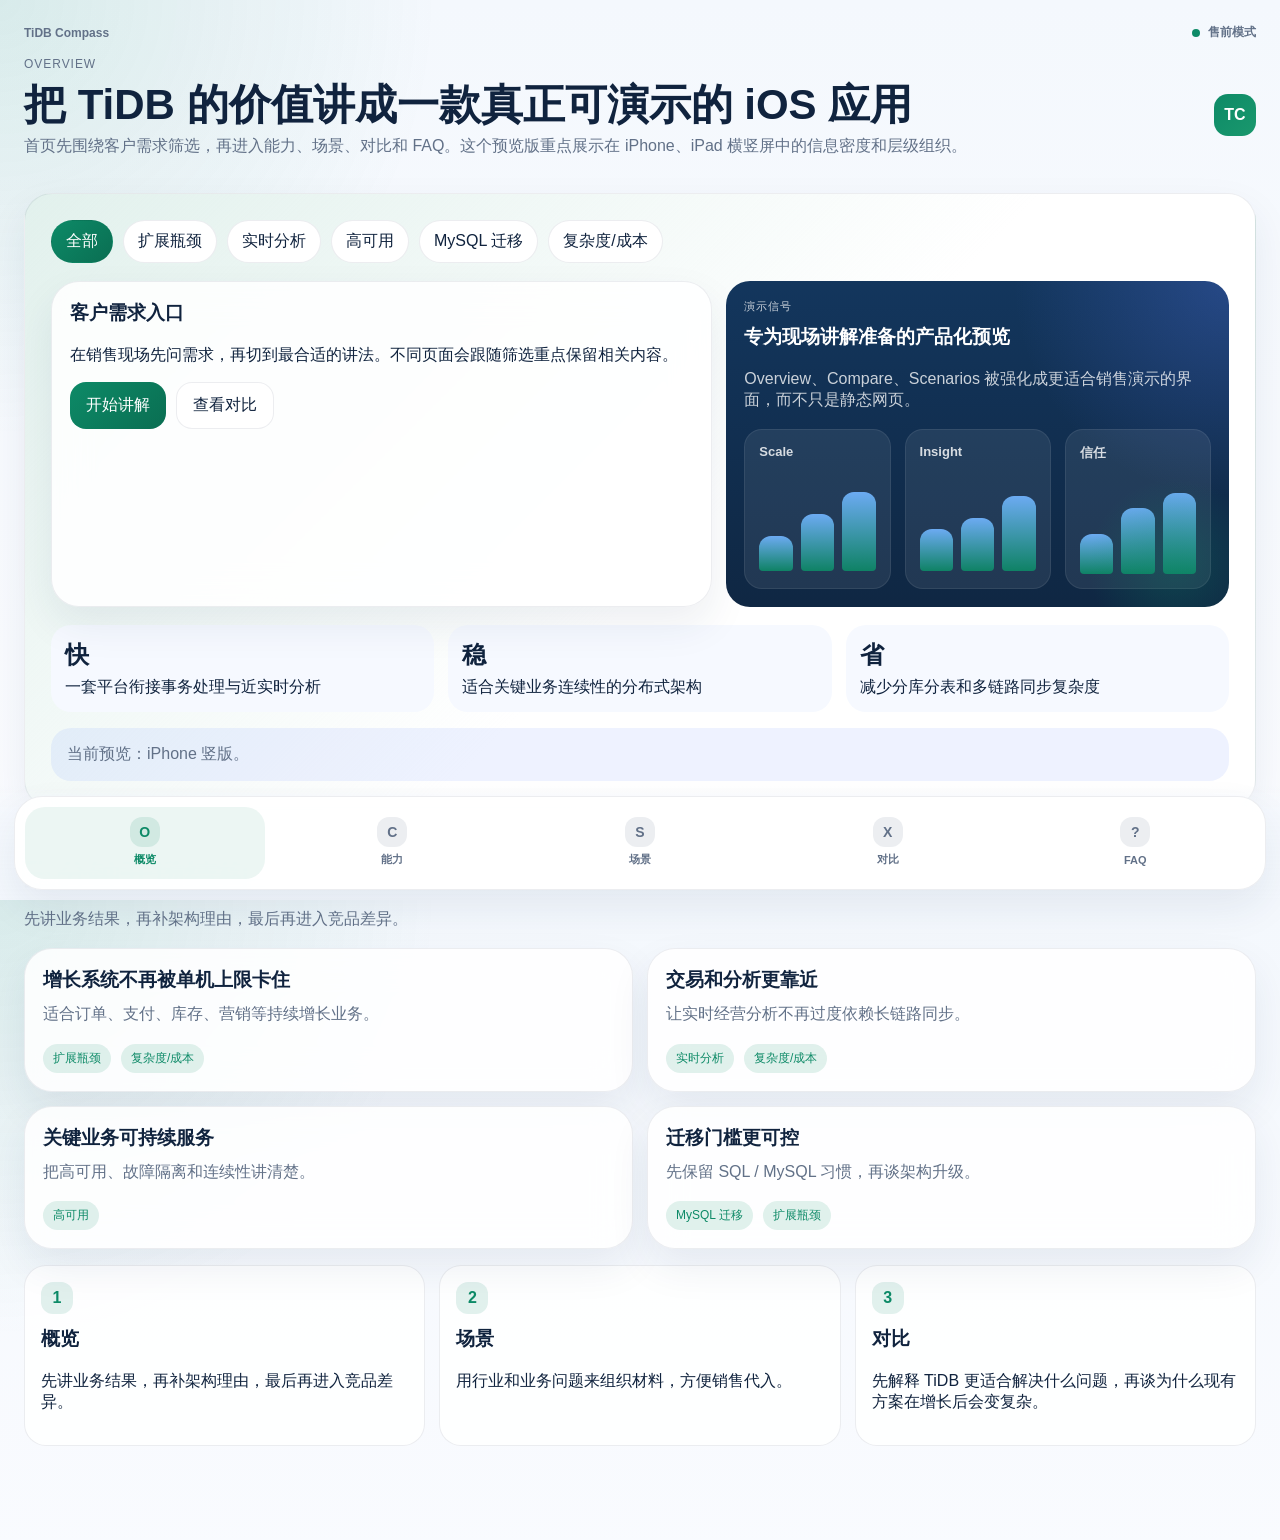
==== content/tidb-sales-kit.html @ 51e902f9 "Refine iOS preview presentation" ====
<!DOCTYPE html>
<html lang="zh-CN">
  <head>
    <meta charset="UTF-8" />
    <meta
      name="viewport"
      content="width=device-width, initial-scale=1.0, viewport-fit=cover"
    />
    <title>TiDB Compass App Preview</title>
    <style>
      :root {
        --bg: #f4f8fd;
        --surface: rgba(255, 255, 255, 0.86);
        --surface-strong: #ffffff;
        --ink: #10233e;
        --muted: #627188;
        --line: rgba(16, 35, 62, 0.08);
        --accent: #0d8a67;
        --accent-strong: #0a6e52;
        --accent-soft: rgba(13, 138, 103, 0.12);
        --blue-soft: rgba(93, 127, 255, 0.1);
        --shadow: 0 18px 40px rgba(29, 56, 88, 0.08);
      }

      * {
        box-sizing: border-box;
      }

      html,
      body {
        height: 100%;
      }

      body {
        margin: 0;
        color: var(--ink);
        font-family: "SF Pro Display", "PingFang SC", "Hiragino Sans", "Helvetica Neue", sans-serif;
        background:
          radial-gradient(circle at top left, rgba(13, 138, 103, 0.12), transparent 28%),
          linear-gradient(180deg, #f4f8fd 0%, #fbfcff 100%);
      }

      button {
        font: inherit;
      }

      .app {
        display: flex;
        flex-direction: column;
        min-height: 100%;
        padding-top: env(safe-area-inset-top, 0);
        padding-bottom: calc(env(safe-area-inset-bottom, 0) + 94px);
      }

      .app-shell {
        flex: 1;
        padding: 18px 18px 0;
      }

      .status-row {
        display: flex;
        align-items: center;
        justify-content: space-between;
        margin-bottom: 14px;
        color: var(--muted);
        font-size: 12px;
        font-weight: 700;
      }

      .status-meta {
        display: inline-flex;
        align-items: center;
        gap: 8px;
      }

      .dot {
        width: 8px;
        height: 8px;
        border-radius: 50%;
        background: var(--accent);
      }

      .topbar {
        display: flex;
        align-items: center;
        justify-content: space-between;
        gap: 12px;
        margin-bottom: 18px;
      }

      .title-group p,
      .section-header p,
      .card p,
      .hero-subtitle,
      .detail p,
      .faq-item p,
      .compare-card p {
        margin-top: 0;
        color: var(--muted);
        line-height: 1.65;
      }

      .kicker {
        margin: 0 0 8px;
        color: var(--muted);
        font-size: 12px;
        letter-spacing: 0.08em;
        text-transform: uppercase;
      }

      h1,
      h2,
      h3 {
        margin-top: 0;
      }

      h1 {
        margin-bottom: 6px;
        font-size: clamp(28px, 4vw, 42px);
        line-height: 1.05;
      }

      h2 {
        margin-bottom: 8px;
        font-size: clamp(24px, 3vw, 32px);
      }

      .avatar {
        display: grid;
        width: 42px;
        height: 42px;
        place-items: center;
        border-radius: 14px;
        color: #fff;
        font-weight: 700;
        background: linear-gradient(135deg, var(--accent) 0%, #1a986d 100%);
      }

      .screen {
        display: none;
      }

      .screen.is-active {
        display: block;
      }

      .hero,
      .panel,
      .card,
      .compare-card,
      .faq-item,
      .tabbar {
        border: 1px solid var(--line);
        border-radius: 28px;
        background: var(--surface);
        backdrop-filter: blur(18px);
        box-shadow: var(--shadow);
      }

      .hero {
        padding: 22px;
        background:
          linear-gradient(135deg, rgba(13, 138, 103, 0.12) 0%, rgba(255, 255, 255, 0.98) 55%),
          var(--surface-strong);
      }

      .hero-grid,
      .metrics,
      .grid,
      .scenario-grid,
      .compare-grid,
      .faq-grid,
      .detail-grid,
      .signal-grid,
      .journey-grid,
      .summary-stack {
        display: grid;
        gap: 14px;
      }

      .hero-grid {
        grid-template-columns: 1.3fr 1fr;
        margin-top: 18px;
      }

      .hero-visual {
        position: relative;
        overflow: hidden;
        min-height: 248px;
        padding: 18px;
        border-radius: 24px;
        background:
          radial-gradient(circle at top right, rgba(93, 127, 255, 0.26), transparent 36%),
          linear-gradient(180deg, #13365d 0%, #0f2743 100%);
        color: #fff;
      }

      .hero-visual::after {
        content: "";
        position: absolute;
        right: -36px;
        bottom: -48px;
        width: 180px;
        height: 180px;
        border-radius: 50%;
        background: radial-gradient(circle, rgba(13, 138, 103, 0.28), transparent 68%);
      }

      .mini-kicker {
        margin: 0 0 10px;
        font-size: 11px;
        letter-spacing: 0.08em;
        text-transform: uppercase;
        color: rgba(255, 255, 255, 0.68);
      }

      .hero-visual h3,
      .hero-visual p {
        position: relative;
        z-index: 1;
      }

      .hero-visual p {
        color: rgba(255, 255, 255, 0.78);
      }

      .signal-grid {
        grid-template-columns: repeat(3, minmax(0, 1fr));
        margin-top: 18px;
      }

      .signal-card {
        position: relative;
        padding: 14px;
        border-radius: 18px;
        background: rgba(255, 255, 255, 0.08);
        border: 1px solid rgba(255, 255, 255, 0.08);
      }

      .signal-card strong {
        display: block;
        margin-bottom: 20px;
        font-size: 13px;
        color: rgba(255, 255, 255, 0.82);
      }

      .signal-bars {
        display: flex;
        align-items: flex-end;
        gap: 8px;
        height: 92px;
      }

      .signal-bars span {
        width: 100%;
        border-radius: 12px 12px 4px 4px;
        background: linear-gradient(180deg, rgba(114, 180, 255, 0.92) 0%, rgba(13, 138, 103, 0.9) 100%);
      }

      .panel,
      .card,
      .compare-card,
      .faq-item {
        padding: 18px;
      }

      .metrics {
        grid-template-columns: repeat(3, minmax(0, 1fr));
      }

      .metric {
        padding: 14px;
        border-radius: 20px;
        background: #f6f9ff;
      }

      .metric strong {
        display: block;
        margin-bottom: 6px;
        font-size: 24px;
      }

      .chip-row,
      .tag-row,
      .segmented {
        display: flex;
        flex-wrap: wrap;
        gap: 10px;
      }

      .chip,
      .tag,
      .segment-button,
      .tab-button {
        border-radius: 999px;
      }

      .chip,
      .segment-button {
        padding: 10px 14px;
        border: 1px solid var(--line);
        color: var(--ink);
        background: #fff;
        cursor: pointer;
      }

      .chip.is-active,
      .segment-button.is-active {
        color: #fff;
        border-color: transparent;
        background: linear-gradient(135deg, var(--accent) 0%, var(--accent-strong) 100%);
      }

      .tag {
        padding: 6px 10px;
        font-size: 12px;
        color: var(--accent);
        background: var(--accent-soft);
      }

      .grid {
        grid-template-columns: repeat(2, minmax(0, 1fr));
        margin-top: 16px;
      }

      .journey-grid {
        grid-template-columns: repeat(3, minmax(0, 1fr));
        margin-top: 16px;
      }

      .journey-card {
        padding: 16px;
        border-radius: 22px;
        border: 1px solid var(--line);
        background: rgba(255, 255, 255, 0.84);
      }

      .journey-card strong {
        display: inline-grid;
        width: 32px;
        height: 32px;
        place-items: center;
        margin-bottom: 12px;
        border-radius: 12px;
        color: var(--accent);
        background: var(--accent-soft);
      }

      .card h3,
      .compare-card h3,
      .faq-item h3 {
        margin-bottom: 8px;
      }

      .cta-row {
        display: flex;
        flex-wrap: wrap;
        gap: 10px;
        margin-top: 16px;
      }

      .cta {
        padding: 12px 16px;
        border: 0;
        border-radius: 16px;
        cursor: pointer;
        color: #fff;
        background: linear-gradient(135deg, var(--accent) 0%, var(--accent-strong) 100%);
      }

      .cta.secondary {
        color: var(--ink);
        background: #fff;
        border: 1px solid var(--line);
      }

      .section {
        margin-top: 18px;
      }

      .section-header {
        margin-bottom: 14px;
      }

      .scenario-grid {
        grid-template-columns: repeat(2, minmax(0, 1fr));
      }

      .card.featured,
      .compare-card.featured {
        background:
          linear-gradient(135deg, rgba(93, 127, 255, 0.1) 0%, rgba(255, 255, 255, 0.96) 70%),
          var(--surface-strong);
      }

      .compare-grid {
        grid-template-columns: 1.15fr 0.85fr;
      }

      .compare-main {
        display: grid;
        gap: 14px;
      }

      .compare-headline {
        display: flex;
        justify-content: space-between;
        gap: 12px;
        align-items: center;
      }

      .compare-badge {
        padding: 8px 12px;
        border-radius: 999px;
        color: var(--accent);
        background: var(--accent-soft);
        font-size: 12px;
        font-weight: 700;
      }

      .summary-stack {
        grid-template-columns: 1fr;
      }

      .summary-tile {
        padding: 14px 16px;
        border-radius: 18px;
        background: #f6f9ff;
        border: 1px solid var(--line);
      }

      table {
        width: 100%;
        border-collapse: collapse;
      }

      th,
      td {
        padding: 14px 10px;
        text-align: left;
        vertical-align: top;
        border-bottom: 1px solid var(--line);
        font-size: 14px;
      }

      th {
        color: var(--muted);
        font-weight: 700;
      }

      .good {
        color: var(--accent);
        font-weight: 700;
      }

      .warning {
        color: #9f7418;
        font-weight: 700;
      }

      .risk {
        color: #ac4a2c;
        font-weight: 700;
      }

      .faq-grid {
        grid-template-columns: repeat(2, minmax(0, 1fr));
      }

      .detail-grid {
        grid-template-columns: repeat(3, minmax(0, 1fr));
      }

      .tabbar-wrap {
        position: fixed;
        left: 0;
        right: 0;
        bottom: 0;
        padding:
          10px 14px
          calc(env(safe-area-inset-bottom, 0) + 10px);
        background: linear-gradient(180deg, rgba(244, 248, 253, 0) 0%, rgba(244, 248, 253, 0.92) 26%, rgba(244, 248, 253, 1) 100%);
      }

      .tabbar {
        display: grid;
        grid-template-columns: repeat(5, minmax(0, 1fr));
        padding: 10px;
        gap: 8px;
        border-radius: 28px;
        background: rgba(255, 255, 255, 0.92);
      }

      .tab-button {
        display: grid;
        gap: 5px;
        justify-items: center;
        border: 0;
        padding: 10px 6px 12px;
        cursor: pointer;
        color: var(--muted);
        background: transparent;
        border-radius: 20px;
      }

      .tab-button strong {
        font-size: 11px;
      }

      .tab-button .icon {
        display: grid;
        width: 30px;
        height: 30px;
        place-items: center;
        border-radius: 12px;
        background: rgba(98, 113, 136, 0.12);
        font-size: 14px;
        font-weight: 700;
      }

      .tab-button.is-active {
        color: var(--accent);
        background: rgba(13, 138, 103, 0.08);
      }

      .tab-button.is-active .icon {
        background: var(--accent-soft);
      }

      .two-line {
        display: grid;
        gap: 6px;
      }

      .device-note {
        margin-top: 16px;
        padding: 16px;
        border-radius: 20px;
        background: var(--blue-soft);
        color: var(--muted);
      }

      @media (max-width: 767px) {
        .hero-grid,
        .metrics,
        .grid,
        .scenario-grid,
        .compare-grid,
        .faq-grid,
        .detail-grid,
        .journey-grid,
        .signal-grid {
          grid-template-columns: 1fr;
        }

        .tab-button strong {
          font-size: 10px;
        }
      }

      @media (min-width: 768px) {
        .app-shell {
          padding: 24px 24px 0;
        }

        .hero {
          padding: 26px;
        }

        .grid.capability-grid {
          grid-template-columns: repeat(3, minmax(0, 1fr));
        }

        .detail-grid {
          grid-template-columns: repeat(2, minmax(0, 1fr));
        }

        .journey-grid {
          grid-template-columns: repeat(3, minmax(0, 1fr));
        }
      }

      @media (min-width: 900px) and (orientation: landscape) {
        .screen.overview .hero-grid {
          grid-template-columns: 1.25fr 0.95fr;
        }

        .screen.overview .layout-split,
        .screen.compare .compare-grid,
        .screen.faq .faq-grid {
          grid-template-columns: 1.15fr 0.85fr;
        }

        .scenario-grid {
          grid-template-columns: repeat(3, minmax(0, 1fr));
        }

        .detail-grid {
          grid-template-columns: repeat(3, minmax(0, 1fr));
        }

        .journey-grid {
          grid-template-columns: repeat(3, minmax(0, 1fr));
        }
      }

      @media (min-width: 900px) and (orientation: portrait) {
        .grid.capability-grid {
          grid-template-columns: repeat(2, minmax(0, 1fr));
        }

        .scenario-grid {
          grid-template-columns: repeat(2, minmax(0, 1fr));
        }
      }
    </style>
  </head>
  <body>
    <div class="app" id="app"></div>

    <script>
      const params = new URLSearchParams(window.location.search);
      const locale = params.get("lang") || "zh-CN";
      const device = params.get("device") || "iphone";
      const orientation = params.get("orientation") || "portrait";

      const messages = {
        "zh-CN": {
          appName: "TiDB Compass",
          reviewer: "售前模式",
          heroKicker: "Overview",
          heroTitle: "把 TiDB 的价值讲成一款真正可演示的 iOS 应用",
          heroSubtitle:
            "首页先围绕客户需求筛选，再进入能力、场景、对比和 FAQ。这个预览版重点展示在 iPhone、iPad 横竖屏中的信息密度和层级组织。",
          metrics: [
            ["快", "一套平台衔接事务处理与近实时分析"],
            ["稳", "适合关键业务连续性的分布式架构"],
            ["省", "减少分库分表和多链路同步复杂度"]
          ],
          chips: {
            all: "全部",
            scaling: "扩展瓶颈",
            realtime: "实时分析",
            ha: "高可用",
            mysql: "MySQL 迁移",
            cost: "复杂度/成本"
          },
          heroPanelTitle: "客户需求入口",
          heroPanelBody: "在销售现场先问需求，再切到最合适的讲法。不同页面会跟随筛选重点保留相关内容。",
          primaryCta: "开始讲解",
          secondaryCta: "查看对比",
          deviceNote: `当前预览：${device === "ipad" ? "iPad" : "iPhone"} ${orientation === "landscape" ? "横版" : "竖版"}。`,
          tabs: ["概览", "能力", "场景", "对比", "FAQ"],
          overview: {
            sectionTitle: "三分钟开场结构",
            sectionBody: "先讲业务结果，再补架构理由，最后再进入竞品差异。",
            cards: [
              ["增长系统不再被单机上限卡住", "适合订单、支付、库存、营销等持续增长业务。", ["scaling", "cost"]],
              ["交易和分析更靠近", "让实时经营分析不再过度依赖长链路同步。", ["realtime", "cost"]],
              ["关键业务可持续服务", "把高可用、故障隔离和连续性讲清楚。", ["ha"]],
              ["迁移门槛更可控", "先保留 SQL / MySQL 习惯，再谈架构升级。", ["mysql", "scaling"]]
            ]
          },
          capabilities: {
            title: "Capabilities",
            body: "把能力组织成客户问题，而不是数据库术语堆叠。",
            segments: ["Scale", "Resilience", "Insight", "Migration", "Simplification"],
            cards: [
              ["分布式水平扩展", "讲清楚为什么业务增长时更容易横向扩容。"],
              ["高可用与恢复", "适合讲核心系统的连续服务能力。"],
              ["HTAP", "适合讲交易数据更快形成分析结果。"],
              ["MySQL 兼容", "适合讲迁移和团队学习成本。"],
              ["云原生弹性", "适合讲现代平台化建设。"],
              ["减少中间件", "适合讲长期复杂度和团队效率。"]
            ],
            details: [
              ["SQL / MySQL", "降低业务系统迁移和团队学习门槛，让介绍更容易从技术风险切到业务升级。"],
              ["Distributed SQL", "帮助客户理解为什么扩展性、高可用和平台化能力能放在同一条故事线上。"],
              ["HTAP", "把交易系统和实时分析讲成一个更连贯的经营数据平台。"]
            ]
          },
          scenarios: {
            title: "Scenarios",
            body: "用行业和业务问题来组织材料，方便销售代入。",
            cards: [
              ["电商与平台高峰扩展", "峰值并发、促销活动、实时运营分析并存。"],
              ["金融交易与关键业务稳定性", "强调连续性、稳定性和现代化升级。"],
              ["实时经营分析", "希望交易数据更快转成决策动作。"],
              ["出海与多地域部署", "更适合讲统一数据平台和业务连续性。"]
            ],
            talkTitle: "推荐讲法",
            talkTrack: "建议先讲客户当前痛点，再进入 TiDB 如何在扩展、稳定与实时分析之间减少取舍。",
            pocTitle: "PoC Trigger",
            poc: "当客户已经感觉到单机上限、链路复杂或多区域治理难度时，最适合推进 PoC。"
          },
          compare: {
            title: "Compare",
            body: "主视图先做架构路径对比，而不是先绑定具体厂商。",
            summaryTitle: "推荐讲法",
            summaryBody: "先解释 TiDB 更适合解决什么问题，再谈为什么现有方案在增长后会变复杂。",
            headers: ["维度", "TiDB", "传统路径"],
            rows: [
              ["扩展方式", "水平扩展", "单机或拆分治理复杂"],
              ["实时分析", "统一平台故事", "通常需要额外分析链路"],
              ["高可用", "更适合故障隔离", "依赖更多补丁式设计"],
              ["长期复杂度", "平台化空间更大", "团队成本持续上升"]
            ],
            highlights: [
              ["Scale", "先解决增长焦虑。"],
              ["Insight", "再讲实时分析价值。"],
              ["Complexity", "最后强调长期架构复杂度。"]
            ]
          },
          faq: {
            title: "FAQ & Next Step",
            body: "统一 objection 的答法，并引导下一步行动。",
            cards: [
              ["迁移成本会不会很高？", "建议从兼容性、演进式迁移和 PoC 路径回答。"],
              ["核心业务能不能放上来？", "建议围绕高可用、稳定性和试点方式回答。"],
              ["为什么不是 MySQL 加分析库？", "建议从链路延迟和系统复杂度去解释。"],
              ["下一步怎么推进？", "引导到 PoC、架构评估或联合客户拜访。"]
            ]
          }
        },
        "ja-JP": {
          appName: "TiDB Compass",
          reviewer: "プリセールスモード",
          heroKicker: "Overview",
          heroTitle: "TiDB の価値を本物の iOS アプリのように伝える",
          heroSubtitle:
            "最初に顧客要件で絞り込み、その後に機能、シナリオ、比較、FAQ へ進む構成です。このプレビューは iPhone と iPad の縦横での情報設計を確認するためのものです。",
          metrics: [
            ["速い", "トランザクションとほぼリアルタイム分析を 1 つの基盤で"],
            ["強い", "重要業務の継続性を支える分散アーキテクチャ"],
            ["軽い", "シャーディングや複数同期経路の複雑さを減らす"]
          ],
          chips: {
            all: "すべて",
            scaling: "拡張課題",
            realtime: "リアルタイム分析",
            ha: "高可用性",
            mysql: "MySQL 移行",
            cost: "複雑性とコスト"
          },
          heroPanelTitle: "顧客要件の入口",
          heroPanelBody: "商談ではまず課題を聞き、その後に最適な説明順へ切り替えます。",
          primaryCta: "説明を開始",
          secondaryCta: "比較を見る",
          deviceNote: `現在のプレビュー: ${device === "ipad" ? "iPad" : "iPhone"} ${orientation === "landscape" ? "横向き" : "縦向き"}`,
          tabs: ["概要", "機能", "シナリオ", "比較", "FAQ"],
          overview: {
            sectionTitle: "3 分で伝える構成",
            sectionBody: "最初に業務成果、その後にアーキテクチャ理由、最後に差別化です。",
            cards: [
              ["単一ノードの限界を超えて成長へ対応", "受注、決済、在庫など伸び続ける業務に適しています。", ["scaling", "cost"]],
              ["取引と分析を近づける", "リアルタイム経営分析をより自然に説明できます。", ["realtime", "cost"]],
              ["重要業務の継続提供", "高可用性、障害分離、継続性を明確に伝えます。", ["ha"]],
              ["移行の心理的負担を下げる", "SQL / MySQL の習慣を残したまま段階的に進められます。", ["mysql", "scaling"]]
            ]
          },
          capabilities: {
            title: "Capabilities",
            body: "DB 用語の羅列ではなく、顧客課題で整理します。",
            segments: ["Scale", "Resilience", "Insight", "Migration", "Simplification"],
            cards: [
              ["水平スケール", "事業成長時の拡張余地を説明しやすい。"],
              ["高可用性と復旧", "重要業務の継続性を説明しやすい。"],
              ["HTAP", "取引データをより早く分析へつなげられる。"],
              ["MySQL 互換", "移行や学習コストを下げやすい。"],
              ["クラウドネイティブ弾力性", "現代的なプラットフォーム構想につなげやすい。"],
              ["中間層の削減", "長期的な複雑さを抑える話がしやすい。"]
            ],
            details: [
              ["SQL / MySQL", "移行や学習の心理的負担を抑え、技術リスクの話から業務進化の話へ移りやすくします。"],
              ["Distributed SQL", "拡張性、高可用性、標準化を 1 本のストーリーとして説明しやすくします。"],
              ["HTAP", "取引と分析をより一体的なデータ基盤として見せられます。"]
            ]
          },
          scenarios: {
            title: "Scenarios",
            body: "業界と業務課題で整理し、現場で再利用しやすくします。",
            cards: [
              ["EC / プラットフォームのピーク拡張", "ピーク負荷、販促、運営分析が同時に発生。"],
              ["金融取引と安定性", "継続性と安定性を重視する顧客向け。"],
              ["リアルタイム経営分析", "夜間 ETL を待たずに判断したいケース。"],
              ["海外展開とマルチリージョン", "統一基盤と継続運用の価値を説明。"]
            ],
            talkTitle: "推奨トーク",
            talkTrack: "最初に顧客の痛みを確認し、その後に TiDB が拡張、安定、分析のバランスをどう変えるかを示します。",
            pocTitle: "PoC のきっかけ",
            poc: "単一ノード限界や複雑な連携、リージョン管理に悩んでいるときが PoC の最適タイミングです。"
          },
          compare: {
            title: "Compare",
            body: "最初はアーキテクチャ比較として見せるのが有効です。",
            summaryTitle: "推奨トーク",
            summaryBody: "TiDB が何に適しているかを先に説明し、次に従来構成が成長後に複雑になる理由を示します。",
            headers: ["軸", "TiDB", "従来パス"],
            rows: [
              ["拡張", "水平スケール", "単一ノードや複雑な分割"],
              ["リアルタイム分析", "統一されたストーリー", "別分析経路が必要"],
              ["高可用性", "障害分離に適する", "補綴的な設計に依存"],
              ["長期複雑性", "標準化しやすい", "運用コストが上がりやすい"]
            ],
            highlights: [
              ["Scale", "まず成長不安を解消する。"],
              ["Insight", "次にリアルタイム分析価値を示す。"],
              ["Complexity", "最後に長期的な複雑さを強調する。"]
            ]
          },
          faq: {
            title: "FAQ & Next Step",
            body: "反論対応を揃え、次のアクションへつなげます。",
            cards: [
              ["移行コストは高いですか？", "互換性、段階移行、PoC 観点で回答します。"],
              ["重要業務でも使えますか？", "高可用性と評価計画を絡めて説明します。"],
              ["なぜ MySQL + 分析 DB ではないのですか？", "遅延と複雑性の観点で整理します。"],
              ["次は何をすべきですか？", "PoC、構成評価、共同訪問へつなげます。"]
            ]
          }
        },
        "en-US": {
          appName: "TiDB Compass",
          reviewer: "Presales Mode",
          heroKicker: "Overview",
          heroTitle: "Present TiDB as a polished iOS app, not a static brochure",
          heroSubtitle:
            "Start with customer-priority filters, then move into capabilities, scenarios, comparisons, and FAQ. This preview is focused on layout quality across iPhone and iPad in both orientations.",
          metrics: [
            ["Fast", "One platform for transactions and near real-time insight"],
            ["Resilient", "A distributed design for continuity in critical workloads"],
            ["Lean", "Less sharding and fewer stitched-together sync paths"]
          ],
          chips: {
            all: "All",
            scaling: "Scale limits",
            realtime: "Real-time insight",
            ha: "High availability",
            mysql: "MySQL migration",
            cost: "Complexity / cost"
          },
          heroPanelTitle: "Customer need entry point",
          heroPanelBody: "In live conversations, start with the need and then switch to the strongest story path.",
          primaryCta: "Start story",
          secondaryCta: "Open compare",
          deviceNote: `Current preview: ${device === "ipad" ? "iPad" : "iPhone"} ${orientation === "landscape" ? "Landscape" : "Portrait"}.`,
          tabs: ["Overview", "Capabilities", "Scenarios", "Compare", "FAQ"],
          overview: {
            sectionTitle: "A three-minute opening flow",
            sectionBody: "Lead with business outcomes, then connect them to architecture and differentiation.",
            cards: [
              ["Grow beyond a single-node ceiling", "A fit for orders, payments, inventory, and other workloads that keep expanding.", ["scaling", "cost"]],
              ["Bring transactions and analytics closer", "A better story for real-time operating insight without long sync chains.", ["realtime", "cost"]],
              ["Keep critical systems available", "Talk clearly about HA, fault isolation, and continuity.", ["ha"]],
              ["Keep migration emotionally manageable", "Preserve SQL and MySQL habits before moving the architecture forward.", ["mysql", "scaling"]]
            ]
          },
          capabilities: {
            title: "Capabilities",
            body: "Organize capability stories around customer problems, not database jargon.",
            segments: ["Scale", "Resilience", "Insight", "Migration", "Simplification"],
            cards: [
              ["Distributed scale-out", "Explain why growth can be absorbed more smoothly over time."],
              ["HA and recovery", "Useful for continuity and critical-service conversations."],
              ["HTAP", "Show how transactional data can support faster analytics."],
              ["MySQL compatibility", "Lower perceived migration and learning friction."],
              ["Cloud-native elasticity", "Support a modern platform narrative."],
              ["Less middleware", "A stronger story around long-term simplicity and team efficiency."]
            ],
            details: [
              ["SQL / MySQL", "Lower migration anxiety and move the conversation from technical risk toward business modernization."],
              ["Distributed SQL", "Show why scale, availability, and platform consistency can live in the same architecture story."],
              ["HTAP", "Position transactions and analytics as one more coherent operational data platform."]
            ]
          },
          scenarios: {
            title: "Scenarios",
            body: "Structure content by industry and business problem so teams can reuse it quickly.",
            cards: [
              ["E-commerce and peak traffic", "Promotions, spikes, and operating insight all happen together."],
              ["Financial transactions and stability", "A stronger frame for continuity and modernization."],
              ["Real-time business analytics", "For teams that do not want to wait for overnight ETL."],
              ["Global deployment and multi-region", "A good frame for continuity and unified data platforms."]
            ],
            talkTitle: "Talk Track",
            talkTrack: "Start with the customer's current pain, then explain how TiDB reduces the tradeoff between scale, resilience, and insight.",
            pocTitle: "PoC Trigger",
            poc: "The best moment to propose a PoC is when the customer already feels the limits of single-node growth, system sprawl, or multi-region complexity."
          },
          compare: {
            title: "Compare",
            body: "Start with architecture-path comparison before vendor-level comparison.",
            summaryTitle: "Recommended talk track",
            summaryBody: "Explain what TiDB is better suited for, then show why traditional paths become more complex as the business grows.",
            headers: ["Dimension", "TiDB", "Traditional path"],
            rows: [
              ["Scaling", "Horizontal scale", "Single-node or complex sharding"],
              ["Real-time insight", "Unified platform story", "Often needs extra analytics pipelines"],
              ["High availability", "Better fit for fault isolation", "Depends on more patchwork design"],
              ["Long-term complexity", "More room for platform standardization", "Team cost keeps rising"]
            ],
            highlights: [
              ["Scale", "Solve the growth anxiety first."],
              ["Insight", "Then show the real-time analytics value."],
              ["Complexity", "Close by framing long-term architecture complexity."]
            ]
          },
          faq: {
            title: "FAQ & Next Step",
            body: "Keep objection handling consistent and move toward the next action.",
            cards: [
              ["Will migration cost be high?", "Answer with compatibility, phased migration, and PoC framing."],
              ["Can it handle critical workloads?", "Tie the answer to HA, resilience, and validation planning."],
              ["Why not stay on MySQL plus analytics DBs?", "Explain using latency and system-sprawl arguments."],
              ["What should happen next?", "Guide toward PoC, architecture review, or a joint customer session."]
            ]
          }
        },
        "pt-BR": {
          appName: "TiDB Compass",
          reviewer: "Modo Pré-vendas",
          heroKicker: "Overview",
          heroTitle: "Apresente o TiDB como um app iOS de verdade, não como uma brochura",
          heroSubtitle:
            "Comece pelos filtros de prioridade do cliente e depois avance para capacidades, cenários, comparativos e FAQ. Este preview foca a qualidade de layout em iPhone e iPad nas duas orientações.",
          metrics: [
            ["Rápido", "Uma plataforma para transações e insight quase em tempo real"],
            ["Confiável", "Design distribuído para continuidade em workloads críticos"],
            ["Enxuto", "Menos sharding e menos cadeias de sincronização costuradas"]
          ],
          chips: {
            all: "Todos",
            scaling: "Escala",
            realtime: "Insight em tempo real",
            ha: "Alta disponibilidade",
            mysql: "Migração MySQL",
            cost: "Complexidade / custo"
          },
          heroPanelTitle: "Entrada pela necessidade do cliente",
          heroPanelBody: "Em conversas ao vivo, comece pela necessidade e mude para a melhor trilha de narrativa.",
          primaryCta: "Começar",
          secondaryCta: "Abrir comparativo",
          deviceNote: `Preview atual: ${device === "ipad" ? "iPad" : "iPhone"} ${orientation === "landscape" ? "Paisagem" : "Retrato"}.`,
          tabs: ["Visão", "Capacidades", "Cenários", "Compare", "FAQ"],
          overview: {
            sectionTitle: "Estrutura de abertura em três minutos",
            sectionBody: "Comece pelo resultado de negócio, depois conecte à arquitetura e à diferenciação.",
            cards: [
              ["Cresça além do limite de um único nó", "Bom para pedidos, pagamentos, estoque e outras cargas em expansão.", ["scaling", "cost"]],
              ["Aproxime transações e analytics", "Melhor narrativa para insight operacional sem longas cadeias de sync.", ["realtime", "cost"]],
              ["Mantenha sistemas críticos disponíveis", "Explique HA, isolamento de falhas e continuidade com clareza.", ["ha"]],
              ["Torne a migração mais controlável", "Preserve hábitos de SQL e MySQL antes de evoluir a arquitetura.", ["mysql", "scaling"]]
            ]
          },
          capabilities: {
            title: "Capabilities",
            body: "Organize a história por problema do cliente, não por jargão técnico.",
            segments: ["Scale", "Resilience", "Insight", "Migration", "Simplification"],
            cards: [
              ["Escala distribuída", "Mostre por que o crescimento pode ser absorvido com mais fluidez."],
              ["HA e recuperação", "Boa para continuidade e serviços críticos."],
              ["HTAP", "Mostre como dados transacionais aceleram analytics."],
              ["Compatibilidade MySQL", "Reduz fricção percebida de migração e aprendizado."],
              ["Elasticidade cloud-native", "Fortalece a narrativa de plataforma moderna."],
              ["Menos middleware", "Melhor argumento para simplicidade de longo prazo."]
            ],
            details: [
              ["SQL / MySQL", "Reduz a ansiedade de migração e muda a conversa de risco técnico para modernização do negócio."],
              ["Distributed SQL", "Mostra por que escala, disponibilidade e padronização podem viver na mesma história de arquitetura."],
              ["HTAP", "Posiciona transações e analytics como uma plataforma operacional mais coerente."]
            ]
          },
          scenarios: {
            title: "Scenarios",
            body: "Organize por setor e problema de negócio para reutilização rápida.",
            cards: [
              ["E-commerce e picos de tráfego", "Promoções, picos e analytics operacional acontecem juntos."],
              ["Transações financeiras e estabilidade", "Boa moldura para continuidade e modernização."],
              ["Analytics operacional em tempo real", "Para equipes que não querem esperar ETL noturno."],
              ["Implantação global e multirregião", "Boa moldura para continuidade e plataforma unificada."]
            ],
            talkTitle: "Talk Track",
            talkTrack: "Comece pela dor atual do cliente e depois explique como o TiDB reduz o trade-off entre escala, resiliência e insight.",
            pocTitle: "PoC Trigger",
            poc: "O melhor momento para propor PoC é quando o cliente já sente limites de crescimento, proliferação de sistemas ou complexidade multirregião."
          },
          compare: {
            title: "Compare",
            body: "Comece por comparação de arquitetura antes de comparação por fornecedor.",
            summaryTitle: "Fala recomendada",
            summaryBody: "Explique para que o TiDB é mais adequado e depois mostre por que caminhos tradicionais ficam mais complexos com o crescimento.",
            headers: ["Dimensão", "TiDB", "Caminho tradicional"],
            rows: [
              ["Escala", "Escala horizontal", "Nó único ou sharding complexo"],
              ["Insight em tempo real", "Narrativa de plataforma unificada", "Costuma exigir pipelines extras"],
              ["Alta disponibilidade", "Melhor para isolamento de falhas", "Depende mais de soluções remendadas"],
              ["Complexidade de longo prazo", "Mais espaço para padronização", "O custo da equipe continua subindo"]
            ],
            highlights: [
              ["Scale", "Resolva primeiro a ansiedade de crescimento."],
              ["Insight", "Depois mostre o valor do analytics em tempo real."],
              ["Complexity", "Feche enquadrando a complexidade arquitetural de longo prazo."]
            ]
          },
          faq: {
            title: "FAQ & Next Step",
            body: "Mantenha as respostas a objeções consistentes e avance para a próxima ação.",
            cards: [
              ["O custo de migração será alto?", "Responda com compatibilidade, migração em fases e PoC."],
              ["Suporta workloads críticos?", "Relacione a HA, resiliência e plano de validação."],
              ["Por que não seguir com MySQL e bancos analíticos?", "Explique usando latência e proliferação de sistemas."],
              ["Qual é o próximo passo?", "Leve para PoC, revisão de arquitetura ou reunião conjunta."]
            ]
          }
        },
        "es-ES": {
          appName: "TiDB Compass",
          reviewer: "Modo Preventa",
          heroKicker: "Overview",
          heroTitle: "Presenta TiDB como una app iOS real, no como un folleto estático",
          heroSubtitle:
            "Empieza por filtros según prioridad del cliente y luego pasa a capacidades, escenarios, comparativa y FAQ. Este preview se centra en la calidad del layout en iPhone y iPad, tanto en vertical como en horizontal.",
          metrics: [
            ["Rápido", "Una plataforma para transacciones e insight casi en tiempo real"],
            ["Sólido", "Diseño distribuido para continuidad en cargas críticas"],
            ["Simple", "Menos sharding y menos cadenas de sincronización cosidas"]
          ],
          chips: {
            all: "Todo",
            scaling: "Escala",
            realtime: "Insight en tiempo real",
            ha: "Alta disponibilidad",
            mysql: "Migración MySQL",
            cost: "Complejidad / coste"
          },
          heroPanelTitle: "Entrada por necesidad del cliente",
          heroPanelBody: "En conversaciones en vivo, empieza por la necesidad y después cambia a la mejor ruta narrativa.",
          primaryCta: "Empezar",
          secondaryCta: "Abrir comparativa",
          deviceNote: `Preview actual: ${device === "ipad" ? "iPad" : "iPhone"} ${orientation === "landscape" ? "Horizontal" : "Vertical"}.`,
          tabs: ["Resumen", "Capacidades", "Escenarios", "Compare", "FAQ"],
          overview: {
            sectionTitle: "Estructura de apertura en tres minutos",
            sectionBody: "Empieza por el resultado de negocio, luego enlázalo con arquitectura y diferenciación.",
            cards: [
              ["Crece más allá del límite de un solo nodo", "Útil para pedidos, pagos, inventario y otras cargas en expansión.", ["scaling", "cost"]],
              ["Acerca transacciones y analítica", "Una mejor narrativa para insight operativo sin largas cadenas de sync.", ["realtime", "cost"]],
              ["Mantén sistemas críticos disponibles", "Explica con claridad HA, aislamiento de fallos y continuidad.", ["ha"]],
              ["Haz la migración más manejable", "Conserva hábitos de SQL y MySQL antes de evolucionar la arquitectura.", ["mysql", "scaling"]]
            ]
          },
          capabilities: {
            title: "Capabilities",
            body: "Organiza la historia por problema del cliente, no por jerga de base de datos.",
            segments: ["Scale", "Resilience", "Insight", "Migration", "Simplification"],
            cards: [
              ["Escalado distribuido", "Explica por qué el crecimiento puede absorberse con más fluidez."],
              ["HA y recuperación", "Útil para continuidad y servicios críticos."],
              ["HTAP", "Muestra cómo los datos transaccionales aceleran la analítica."],
              ["Compatibilidad MySQL", "Reduce la fricción percibida de migración y aprendizaje."],
              ["Elasticidad cloud-native", "Refuerza la narrativa de plataforma moderna."],
              ["Menos middleware", "Mejor argumento para simplicidad a largo plazo."]
            ],
            details: [
              ["SQL / MySQL", "Reduce la ansiedad de migración y mueve la conversación del riesgo técnico a la modernización del negocio."],
              ["Distributed SQL", "Muestra por qué escala, disponibilidad y estandarización pueden convivir en una sola historia de arquitectura."],
              ["HTAP", "Posiciona transacciones y analítica como una plataforma operativa más coherente."]
            ]
          },
          scenarios: {
            title: "Scenarios",
            body: "Organiza por industria y problema de negocio para reutilización rápida.",
            cards: [
              ["E-commerce y picos de tráfico", "Promociones, picos y analítica operativa ocurren al mismo tiempo."],
              ["Transacciones financieras y estabilidad", "Buen marco para continuidad y modernización."],
              ["Analítica operativa en tiempo real", "Para equipos que no quieren esperar al ETL nocturno."],
              ["Despliegue global y multirregión", "Buen marco para continuidad y plataforma de datos unificada."]
            ],
            talkTitle: "Talk Track",
            talkTrack: "Empieza por el dolor actual del cliente y luego explica cómo TiDB reduce el equilibrio forzado entre escala, resiliencia e insight.",
            pocTitle: "PoC Trigger",
            poc: "El mejor momento para proponer un PoC es cuando el cliente ya siente límites de crecimiento, proliferación de sistemas o complejidad multirregión."
          },
          compare: {
            title: "Compare",
            body: "Empieza con comparación de rutas de arquitectura antes de hablar de proveedores.",
            summaryTitle: "Narrativa recomendada",
            summaryBody: "Explica para qué está mejor preparado TiDB y luego muestra por qué los caminos tradicionales se complican con el crecimiento.",
            headers: ["Dimensión", "TiDB", "Ruta tradicional"],
            rows: [
              ["Escala", "Escalado horizontal", "Nodo único o sharding complejo"],
              ["Insight en tiempo real", "Historia de plataforma unificada", "Suele requerir pipelines extra"],
              ["Alta disponibilidad", "Mejor ajuste para aislamiento de fallos", "Depende más de diseños parcheados"],
              ["Complejidad a largo plazo", "Más margen para estandarización", "El coste del equipo sigue creciendo"]
            ],
            highlights: [
              ["Scale", "Resuelve primero la ansiedad por crecimiento."],
              ["Insight", "Después muestra el valor de la analítica en tiempo real."],
              ["Complexity", "Cierra enmarcando la complejidad arquitectónica a largo plazo."]
            ]
          },
          faq: {
            title: "FAQ & Next Step",
            body: "Mantén consistentes las respuestas a objeciones y orienta el siguiente paso.",
            cards: [
              ["¿Será alto el coste de migración?", "Responde con compatibilidad, migración por fases y PoC."],
              ["¿Soporta cargas críticas?", "Conéctalo con HA, resiliencia y plan de validación."],
              ["¿Por qué no seguir con MySQL y bases analíticas?", "Explícalo con latencia y proliferación de sistemas."],
              ["¿Cuál es el siguiente paso?", "Llévalo a PoC, revisión arquitectónica o reunión conjunta."]
            ]
          }
        }
      };

      const copy = messages[locale] || messages["en-US"];
      document.documentElement.lang = locale;
      const uiLabels = {
        "zh-CN": {
          compassSignal: "演示信号",
          heroVisualTitle: "专为现场讲解准备的产品化预览",
          heroVisualBody: "Overview、Compare、Scenarios 被强化成更适合销售演示的界面，而不只是静态网页。",
          trust: "信任",
          architecturePath: "架构路径",
          need: "需求",
          proof: "论据",
          risk: "风险"
        },
        "ja-JP": {
          compassSignal: "プレゼン信号",
          heroVisualTitle: "商談向けに磨いたプロダクトプレビュー",
          heroVisualBody: "Overview、Compare、Scenarios を、単なる静的ページではなく商談向け UI として強化しています。",
          trust: "信頼",
          architecturePath: "アーキテクチャパス",
          need: "課題",
          proof: "根拠",
          risk: "リスク"
        },
        "en-US": {
          compassSignal: "Compass Signal",
          heroVisualTitle: "A productized preview built for live storytelling",
          heroVisualBody: "Overview, Compare, and Scenarios are shaped like presentation-ready app screens, not just static web sections.",
          trust: "Trust",
          architecturePath: "Architecture Path",
          need: "Need",
          proof: "Proof",
          risk: "Risk"
        },
        "pt-BR": {
          compassSignal: "Sinal Compass",
          heroVisualTitle: "Um preview de produto pensado para apresentações ao vivo",
          heroVisualBody: "Overview, Compare e Scenarios foram desenhados como telas prontas para conversa com cliente, não apenas como seções web.",
          trust: "Confiança",
          architecturePath: "Caminho arquitetural",
          need: "Necessidade",
          proof: "Prova",
          risk: "Risco"
        },
        "es-ES": {
          compassSignal: "Señal Compass",
          heroVisualTitle: "Un preview de producto pensado para presentaciones en vivo",
          heroVisualBody: "Overview, Compare y Scenarios están diseñados como pantallas listas para conversación con cliente, no solo como secciones web.",
          trust: "Confianza",
          architecturePath: "Ruta de arquitectura",
          need: "Necesidad",
          proof: "Prueba",
          risk: "Riesgo"
        }
      }[locale] || {
        compassSignal: "Compass Signal",
        heroVisualTitle: "A productized preview built for live storytelling",
        heroVisualBody: "Overview, Compare, and Scenarios are shaped like presentation-ready app screens, not just static web sections.",
        trust: "Trust",
        architecturePath: "Architecture Path",
        need: "Need",
        proof: "Proof",
        risk: "Risk"
      };

      const tabs = ["overview", "capabilities", "scenarios", "compare", "faq"];
      let activeTab = "overview";
      let activeNeed = "all";

      function tagMarkup(tags) {
        return tags
          .map((tag) => `<span class="tag">${copy.chips[tag]}</span>`)
          .join("");
      }

      function renderOverviewCards() {
        return copy.overview.cards
          .filter((card) => activeNeed === "all" || card[2].includes(activeNeed))
          .map(
            (card) => `
              <article class="card">
                <h3>${card[0]}</h3>
                <p>${card[1]}</p>
                <div class="tag-row">${tagMarkup(card[2])}</div>
              </article>
            `
          )
          .join("");
      }

      function tabGlyph(tab) {
        const glyphs = {
          overview: "O",
          capabilities: "C",
          scenarios: "S",
          compare: "X",
          faq: "?"
        };
        return glyphs[tab];
      }

      function renderApp() {
        const root = document.querySelector("#app");
        root.innerHTML = `
          <div class="app-shell">
            <div class="status-row">
              <span>${copy.appName}</span>
              <span class="status-meta"><span class="dot"></span>${copy.reviewer}</span>
            </div>

            <div class="topbar">
              <div class="title-group">
                <p class="kicker">${copy.heroKicker}</p>
                <h1>${copy.heroTitle}</h1>
                <p class="hero-subtitle">${copy.heroSubtitle}</p>
              </div>
              <div class="avatar">TC</div>
            </div>

            <section class="screen overview ${activeTab === "overview" ? "is-active" : ""}">
              <div class="hero">
                <div class="chip-row">
                  ${Object.entries(copy.chips)
                    .map(
                      ([key, value]) => `
                        <button class="chip ${activeNeed === key ? "is-active" : ""}" type="button" data-need="${key}">
                          ${value}
                        </button>
                      `
                    )
                    .join("")}
                </div>
                <div class="hero-grid">
                  <div class="panel">
                    <h3>${copy.heroPanelTitle}</h3>
                    <p>${copy.heroPanelBody}</p>
                    <div class="cta-row">
                      <button class="cta" type="button">${copy.primaryCta}</button>
                      <button class="cta secondary" type="button">${copy.secondaryCta}</button>
                    </div>
                  </div>
                  <div class="hero-visual">
                    <p class="mini-kicker">${uiLabels.compassSignal}</p>
                    <h3>${uiLabels.heroVisualTitle}</h3>
                    <p>${uiLabels.heroVisualBody}</p>
                    <div class="signal-grid">
                      <div class="signal-card">
                        <strong>Scale</strong>
                        <div class="signal-bars">
                          <span style="height: 38%"></span>
                          <span style="height: 62%"></span>
                          <span style="height: 86%"></span>
                        </div>
                      </div>
                      <div class="signal-card">
                        <strong>Insight</strong>
                        <div class="signal-bars">
                          <span style="height: 46%"></span>
                          <span style="height: 58%"></span>
                          <span style="height: 82%"></span>
                        </div>
                      </div>
                      <div class="signal-card">
                        <strong>${uiLabels.trust}</strong>
                        <div class="signal-bars">
                          <span style="height: 44%"></span>
                          <span style="height: 72%"></span>
                          <span style="height: 88%"></span>
                        </div>
                      </div>
                    </div>
                  </div>
                </div>
                <div class="metrics section">
                  ${copy.metrics
                    .map(
                      (item) => `
                        <div class="metric">
                          <strong>${item[0]}</strong>
                          <span>${item[1]}</span>
                        </div>
                      `
                    )
                    .join("")}
                </div>
                <div class="device-note">${copy.deviceNote}</div>
              </div>

              <section class="section">
                <div class="section-header">
                  <p class="kicker">${copy.tabs[0]}</p>
                  <h2>${copy.overview.sectionTitle}</h2>
                  <p>${copy.overview.sectionBody}</p>
                </div>
                <div class="grid">${renderOverviewCards()}</div>
                <div class="journey-grid">
                  <article class="journey-card">
                    <strong>1</strong>
                    <h3>${copy.tabs[0]}</h3>
                    <p>${copy.overview.sectionBody}</p>
                  </article>
                  <article class="journey-card">
                    <strong>2</strong>
                    <h3>${copy.tabs[2]}</h3>
                    <p>${copy.scenarios.body}</p>
                  </article>
                  <article class="journey-card">
                    <strong>3</strong>
                    <h3>${copy.tabs[3]}</h3>
                    <p>${copy.compare.summaryBody}</p>
                  </article>
                </div>
              </section>
            </section>

            <section class="screen ${activeTab === "capabilities" ? "is-active" : ""}">
              <div class="section-header">
                <p class="kicker">${copy.tabs[1]}</p>
                <h2>${copy.capabilities.title}</h2>
                <p>${copy.capabilities.body}</p>
              </div>
              <div class="segmented">
                ${copy.capabilities.segments
                  .map(
                    (segment, index) => `
                      <button class="segment-button ${index === 0 ? "is-active" : ""}" type="button">
                        ${segment}
                      </button>
                    `
                  )
                  .join("")}
              </div>
              <div class="grid capability-grid section">
                ${copy.capabilities.cards
                  .map(
                    (card, index) => `
                      <article class="card ${index === 0 ? "featured" : ""}">
                        <h3>${card[0]}</h3>
                        <p>${card[1]}</p>
                      </article>
                    `
                  )
                  .join("")}
              </div>
              <section class="section">
                <div class="detail-grid">
                  ${copy.capabilities.details
                    .map(
                      (item) => `
                        <article class="compare-card">
                          <h3>${item[0]}</h3>
                          <p>${item[1]}</p>
                        </article>
                      `
                    )
                    .join("")}
                </div>
              </section>
            </section>

            <section class="screen ${activeTab === "scenarios" ? "is-active" : ""}">
              <div class="section-header">
                <p class="kicker">${copy.tabs[2]}</p>
                <h2>${copy.scenarios.title}</h2>
                <p>${copy.scenarios.body}</p>
              </div>
              <div class="scenario-grid">
                ${copy.scenarios.cards
                  .map(
                    (card, index) => `
                      <article class="card ${index === 0 ? "featured" : ""}">
                        <h3>${card[0]}</h3>
                        <p>${card[1]}</p>
                      </article>
                    `
                  )
                  .join("")}
              </div>
              <section class="section">
                <div class="compare-grid">
                  <article class="compare-card featured">
                    <h3>${copy.scenarios.talkTitle}</h3>
                    <p>${copy.scenarios.talkTrack}</p>
                  </article>
                  <article class="compare-card">
                    <h3>${copy.scenarios.pocTitle}</h3>
                    <p>${copy.scenarios.poc}</p>
                  </article>
                </div>
              </section>
            </section>

            <section class="screen compare ${activeTab === "compare" ? "is-active" : ""}">
              <div class="section-header">
                <p class="kicker">${copy.tabs[3]}</p>
                <h2>${copy.compare.title}</h2>
                <p>${copy.compare.body}</p>
              </div>
              <div class="compare-grid">
                <div class="compare-main">
                  <article class="compare-card featured">
                    <div class="compare-headline">
                      <h3>${copy.compare.title}</h3>
                      <span class="compare-badge">${uiLabels.architecturePath}</span>
                    </div>
                    <table>
                      <thead>
                        <tr>
                          ${copy.compare.headers.map((header) => `<th>${header}</th>`).join("")}
                        </tr>
                      </thead>
                      <tbody>
                        ${copy.compare.rows
                          .map(
                            (row, index) => `
                              <tr>
                                <td>${row[0]}</td>
                                <td class="${index < 3 ? "good" : "warning"}">${row[1]}</td>
                                <td class="${index === 2 ? "warning" : "risk"}">${row[2]}</td>
                              </tr>
                            `
                          )
                          .join("")}
                      </tbody>
                    </table>
                  </article>
                  <article class="compare-card">
                    <div class="journey-grid">
                      <div class="journey-card">
                        <strong>01</strong>
                        <h3>${uiLabels.need}</h3>
                        <p>${copy.chips.scaling}</p>
                      </div>
                      <div class="journey-card">
                        <strong>02</strong>
                        <h3>${uiLabels.proof}</h3>
                        <p>${copy.compare.rows[0][1]}</p>
                      </div>
                      <div class="journey-card">
                        <strong>03</strong>
                        <h3>${uiLabels.risk}</h3>
                        <p>${copy.compare.rows[3][2]}</p>
                      </div>
                    </div>
                  </article>
                </div>
                <article class="compare-card">
                  <h3>${copy.compare.summaryTitle}</h3>
                  <p>${copy.compare.summaryBody}</p>
                  <div class="summary-stack">
                    ${copy.compare.highlights
                      .map(
                        (item, index) => `
                          <div class="summary-tile two-line">
                            <strong class="${index < 2 ? "good" : "warning"}">${item[0]}</strong>
                            <span>${item[1]}</span>
                          </div>
                        `
                      )
                      .join("")}
                  </div>
                </article>
              </div>
            </section>

            <section class="screen ${activeTab === "faq" ? "is-active" : ""}">
              <div class="section-header">
                <p class="kicker">${copy.tabs[4]}</p>
                <h2>${copy.faq.title}</h2>
                <p>${copy.faq.body}</p>
              </div>
              <div class="faq-grid">
                ${copy.faq.cards
                  .map(
                    (card) => `
                      <article class="faq-item">
                        <h3>${card[0]}</h3>
                        <p>${card[1]}</p>
                      </article>
                    `
                  )
                  .join("")}
              </div>
            </section>
          </div>

          <div class="tabbar-wrap">
            <div class="tabbar">
              ${tabs
                .map(
                  (tab, index) => `
                    <button class="tab-button ${activeTab === tab ? "is-active" : ""}" type="button" data-tab="${tab}">
                      <span class="icon">${tabGlyph(tab)}</span>
                      <strong>${copy.tabs[index]}</strong>
                    </button>
                  `
                )
                .join("")}
            </div>
          </div>
        `;

        root.querySelectorAll("[data-tab]").forEach((button) => {
          button.addEventListener("click", () => {
            activeTab = button.dataset.tab;
            renderApp();
          });
        });

        root.querySelectorAll("[data-need]").forEach((button) => {
          button.addEventListener("click", () => {
            activeNeed = button.dataset.need;
            renderApp();
          });
        });
      }

      renderApp();
    </script>
  </body>
</html>
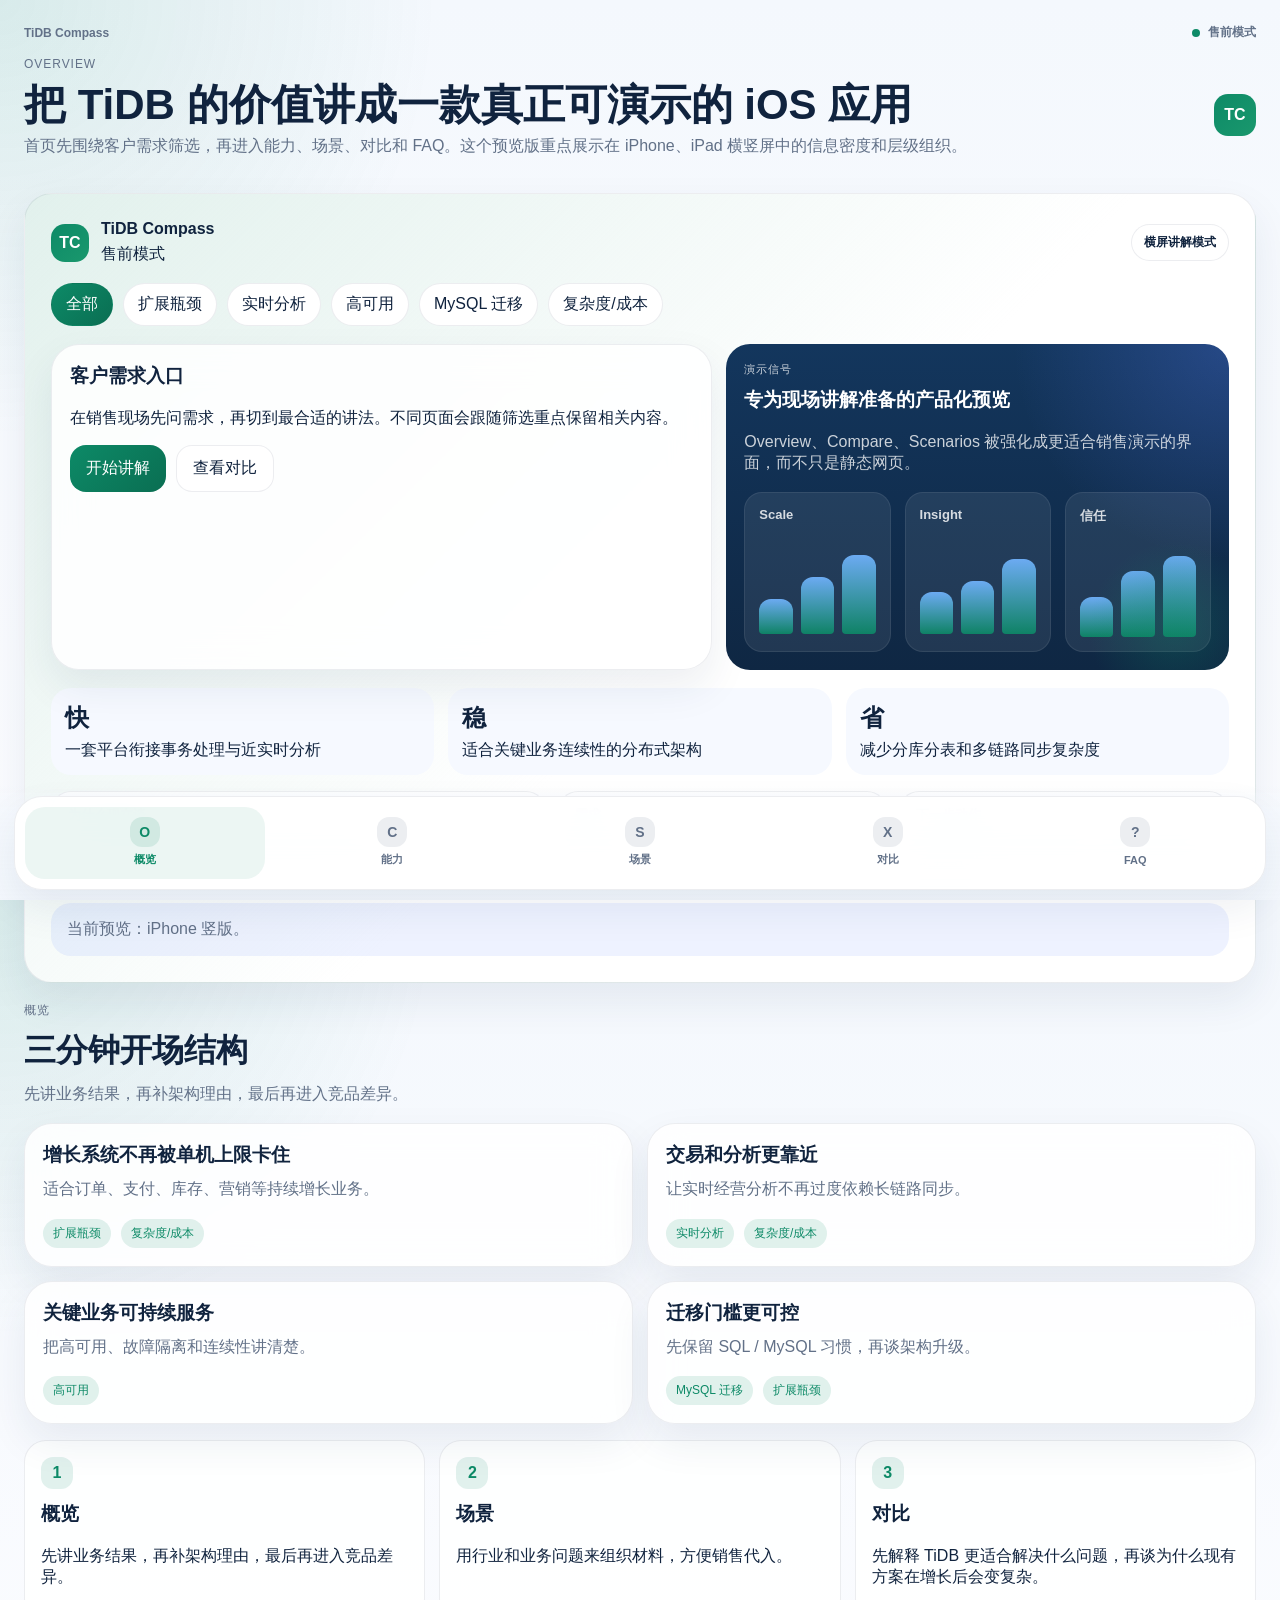
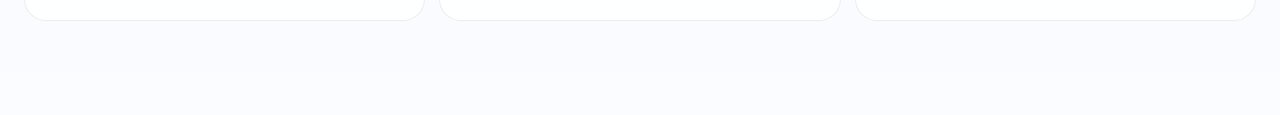
==== commit 29ef75ba: "Enhance projection-ready branding" ====
--- a/content/tidb-sales-kit.html
+++ b/content/tidb-sales-kit.html
@@ -164,6 +164,42 @@
           var(--surface-strong);
       }
 
+      .brand-ribbon {
+        display: flex;
+        flex-wrap: wrap;
+        align-items: center;
+        justify-content: space-between;
+        gap: 12px;
+        margin-bottom: 18px;
+      }
+
+      .brand-markline {
+        display: inline-flex;
+        align-items: center;
+        gap: 12px;
+      }
+
+      .brand-chip {
+        display: inline-grid;
+        width: 38px;
+        height: 38px;
+        place-items: center;
+        border-radius: 14px;
+        color: #fff;
+        font-weight: 800;
+        background: linear-gradient(135deg, var(--accent) 0%, #1a986d 100%);
+      }
+
+      .projection-badge {
+        padding: 9px 12px;
+        border-radius: 999px;
+        color: var(--ink);
+        font-size: 12px;
+        font-weight: 700;
+        background: rgba(255, 255, 255, 0.8);
+        border: 1px solid var(--line);
+      }
+
       .hero-grid,
       .metrics,
       .grid,
@@ -173,7 +209,9 @@
       .detail-grid,
       .signal-grid,
       .journey-grid,
-      .summary-stack {
+      .summary-stack,
+      .capability-layout,
+      .stage-rail {
         display: grid;
         gap: 14px;
       }
@@ -268,6 +306,26 @@
         grid-template-columns: repeat(3, minmax(0, 1fr));
       }
 
+      .projection-strip {
+        display: grid;
+        grid-template-columns: 1.4fr 0.6fr 0.7fr;
+        gap: 12px;
+        margin-top: 16px;
+      }
+
+      .projection-tile {
+        padding: 14px 16px;
+        border-radius: 20px;
+        border: 1px solid var(--line);
+        background: rgba(255, 255, 255, 0.82);
+      }
+
+      .projection-tile strong {
+        display: block;
+        margin-bottom: 6px;
+        font-size: 13px;
+      }
+
       .metric {
         padding: 14px;
         border-radius: 20px;
@@ -321,6 +379,60 @@
       .grid {
         grid-template-columns: repeat(2, minmax(0, 1fr));
         margin-top: 16px;
+      }
+
+      .card-head {
+        display: flex;
+        align-items: center;
+        gap: 12px;
+        margin-bottom: 12px;
+      }
+
+      .card-glyph {
+        display: grid;
+        width: 38px;
+        height: 38px;
+        place-items: center;
+        border-radius: 14px;
+        color: var(--accent);
+        font-size: 14px;
+        font-weight: 700;
+        background: var(--accent-soft);
+      }
+
+      .capability-layout {
+        grid-template-columns: 1.1fr 0.9fr;
+        margin-top: 18px;
+      }
+
+      .spotlight-card {
+        padding: 20px;
+        border-radius: 28px;
+        border: 1px solid var(--line);
+        background:
+          linear-gradient(135deg, rgba(13, 138, 103, 0.12) 0%, rgba(255, 255, 255, 0.96) 68%),
+          var(--surface-strong);
+        box-shadow: var(--shadow);
+      }
+
+      .spotlight-stats {
+        display: grid;
+        grid-template-columns: repeat(3, minmax(0, 1fr));
+        gap: 10px;
+        margin-top: 16px;
+      }
+
+      .spotlight-stat {
+        padding: 14px;
+        border-radius: 18px;
+        background: rgba(255, 255, 255, 0.8);
+        border: 1px solid var(--line);
+      }
+
+      .spotlight-stat strong {
+        display: block;
+        margin-bottom: 6px;
+        font-size: 13px;
       }
 
       .journey-grid {
@@ -409,6 +521,32 @@
         align-items: center;
       }
 
+      .projection-panel {
+        display: grid;
+        grid-template-columns: 1fr 1fr;
+        gap: 12px;
+      }
+
+      .projection-stat {
+        padding: 16px;
+        border-radius: 20px;
+        color: #fff;
+        background: linear-gradient(135deg, #173d67 0%, #0f2844 100%);
+      }
+
+      .projection-stat strong {
+        display: block;
+        margin-bottom: 6px;
+        font-size: 13px;
+        color: rgba(255, 255, 255, 0.72);
+      }
+
+      .projection-stat span {
+        font-size: 26px;
+        font-weight: 800;
+        line-height: 1;
+      }
+
       .compare-badge {
         padding: 8px 12px;
         border-radius: 999px;
@@ -427,6 +565,23 @@
         border-radius: 18px;
         background: #f6f9ff;
         border: 1px solid var(--line);
+      }
+
+      .stage-rail {
+        margin-top: 18px;
+      }
+
+      .stage-tile {
+        display: grid;
+        gap: 8px;
+        padding: 14px 16px;
+        border-radius: 18px;
+        border: 1px solid var(--line);
+        background: rgba(255, 255, 255, 0.86);
+      }
+
+      .stage-tile strong {
+        color: var(--ink);
       }
 
       table {
@@ -549,7 +704,11 @@
         .faq-grid,
         .detail-grid,
         .journey-grid,
-        .signal-grid {
+        .signal-grid,
+        .capability-layout,
+        .spotlight-stats,
+        .projection-strip,
+        .projection-panel {
           grid-template-columns: 1fr;
         }
 
@@ -578,11 +737,19 @@
         .journey-grid {
           grid-template-columns: repeat(3, minmax(0, 1fr));
         }
+
+        .capability-layout {
+          grid-template-columns: 1fr;
+        }
       }
 
       @media (min-width: 900px) and (orientation: landscape) {
         .screen.overview .hero-grid {
           grid-template-columns: 1.25fr 0.95fr;
+        }
+
+        .screen.overview .projection-strip {
+          grid-template-columns: 1.2fr 0.8fr 0.8fr;
         }
 
         .screen.overview .layout-split,
@@ -1117,54 +1284,89 @@
       const uiLabels = {
         "zh-CN": {
           compassSignal: "演示信号",
-          heroVisualTitle: "专为现场讲解准备的产品化预览",
-          heroVisualBody: "Overview、Compare、Scenarios 被强化成更适合销售演示的界面，而不只是静态网页。",
-          trust: "信任",
-          architecturePath: "架构路径",
-          need: "需求",
-          proof: "论据",
-          risk: "风险"
-        },
+        heroVisualTitle: "专为现场讲解准备的产品化预览",
+        heroVisualBody: "Overview、Compare、Scenarios 被强化成更适合销售演示的界面，而不只是静态网页。",
+        trust: "信任",
+        architecturePath: "架构路径",
+        need: "需求",
+        proof: "论据",
+        risk: "风险",
+        capabilitySpotlight: "核心能力聚焦",
+        stageMode: "横屏讲解模式",
+        stageBody: "在 iPad 横版中，左侧讲事实，右侧讲风险和决策路径。",
+        stageReason: "为什么现在谈",
+        stageReasonBody: "客户已开始感受到增长、链路或稳定性压力。",
+        stageNext: "下一步动作",
+        stageNextBody: "用 PoC 或架构评估承接，不要停留在概念介绍。"
+      },
         "ja-JP": {
           compassSignal: "プレゼン信号",
-          heroVisualTitle: "商談向けに磨いたプロダクトプレビュー",
-          heroVisualBody: "Overview、Compare、Scenarios を、単なる静的ページではなく商談向け UI として強化しています。",
-          trust: "信頼",
-          architecturePath: "アーキテクチャパス",
-          need: "課題",
-          proof: "根拠",
-          risk: "リスク"
-        },
+        heroVisualTitle: "商談向けに磨いたプロダクトプレビュー",
+        heroVisualBody: "Overview、Compare、Scenarios を、単なる静的ページではなく商談向け UI として強化しています。",
+        trust: "信頼",
+        architecturePath: "アーキテクチャパス",
+        need: "課題",
+        proof: "根拠",
+        risk: "リスク",
+        capabilitySpotlight: "主要機能の焦点",
+        stageMode: "横向きプレゼンモード",
+        stageBody: "iPad 横向きでは、左で事実、右でリスクと意思決定を伝える構成です。",
+        stageReason: "なぜ今なのか",
+        stageReasonBody: "顧客が成長、連携、安定性の圧力を感じ始めているためです。",
+        stageNext: "次の一手",
+        stageNextBody: "概念説明で止めず、PoC や構成評価に接続します。"
+      },
         "en-US": {
           compassSignal: "Compass Signal",
-          heroVisualTitle: "A productized preview built for live storytelling",
-          heroVisualBody: "Overview, Compare, and Scenarios are shaped like presentation-ready app screens, not just static web sections.",
-          trust: "Trust",
-          architecturePath: "Architecture Path",
-          need: "Need",
-          proof: "Proof",
-          risk: "Risk"
-        },
+        heroVisualTitle: "A productized preview built for live storytelling",
+        heroVisualBody: "Overview, Compare, and Scenarios are shaped like presentation-ready app screens, not just static web sections.",
+        trust: "Trust",
+        architecturePath: "Architecture Path",
+        need: "Need",
+        proof: "Proof",
+        risk: "Risk",
+        capabilitySpotlight: "Capability spotlight",
+        stageMode: "Landscape demo mode",
+        stageBody: "On iPad landscape, the left side carries evidence while the right side guides decision framing.",
+        stageReason: "Why now",
+        stageReasonBody: "The customer is already feeling pressure from growth, system sprawl, or resilience gaps.",
+        stageNext: "Next move",
+        stageNextBody: "Use PoC or architecture review as the bridge, not just conceptual storytelling."
+      },
         "pt-BR": {
           compassSignal: "Sinal Compass",
-          heroVisualTitle: "Um preview de produto pensado para apresentações ao vivo",
-          heroVisualBody: "Overview, Compare e Scenarios foram desenhados como telas prontas para conversa com cliente, não apenas como seções web.",
-          trust: "Confiança",
-          architecturePath: "Caminho arquitetural",
-          need: "Necessidade",
-          proof: "Prova",
-          risk: "Risco"
-        },
+        heroVisualTitle: "Um preview de produto pensado para apresentações ao vivo",
+        heroVisualBody: "Overview, Compare e Scenarios foram desenhados como telas prontas para conversa com cliente, não apenas como seções web.",
+        trust: "Confiança",
+        architecturePath: "Caminho arquitetural",
+        need: "Necessidade",
+        proof: "Prova",
+        risk: "Risco",
+        capabilitySpotlight: "Destaque de capacidades",
+        stageMode: "Modo demo em paisagem",
+        stageBody: "No iPad em paisagem, a esquerda mostra evidências e a direita conduz a decisão.",
+        stageReason: "Por que agora",
+        stageReasonBody: "O cliente já sente pressão de crescimento, proliferação de sistemas ou lacunas de resiliência.",
+        stageNext: "Próximo passo",
+        stageNextBody: "Use PoC ou revisão arquitetural como ponte, não apenas discurso conceitual."
+      },
         "es-ES": {
           compassSignal: "Señal Compass",
-          heroVisualTitle: "Un preview de producto pensado para presentaciones en vivo",
-          heroVisualBody: "Overview, Compare y Scenarios están diseñados como pantallas listas para conversación con cliente, no solo como secciones web.",
-          trust: "Confianza",
-          architecturePath: "Ruta de arquitectura",
-          need: "Necesidad",
-          proof: "Prueba",
-          risk: "Riesgo"
-        }
+        heroVisualTitle: "Un preview de producto pensado para presentaciones en vivo",
+        heroVisualBody: "Overview, Compare y Scenarios están diseñados como pantallas listas para conversación con cliente, no solo como secciones web.",
+        trust: "Confianza",
+        architecturePath: "Ruta de arquitectura",
+        need: "Necesidad",
+        proof: "Prueba",
+        risk: "Riesgo",
+        capabilitySpotlight: "Foco de capacidades",
+        stageMode: "Modo demo horizontal",
+        stageBody: "En iPad horizontal, la izquierda muestra evidencia y la derecha guía la decisión.",
+        stageReason: "Por qué ahora",
+        stageReasonBody: "El cliente ya siente presión por crecimiento, proliferación de sistemas o huecos de resiliencia.",
+        stageNext: "Siguiente paso",
+        stageNextBody: "Usa PoC o revisión arquitectónica como puente, no solo discurso conceptual."
+      }
       }[locale] || {
         compassSignal: "Compass Signal",
         heroVisualTitle: "A productized preview built for live storytelling",
@@ -1173,7 +1375,14 @@
         architecturePath: "Architecture Path",
         need: "Need",
         proof: "Proof",
-        risk: "Risk"
+        risk: "Risk",
+        capabilitySpotlight: "Capability spotlight",
+        stageMode: "Landscape demo mode",
+        stageBody: "On iPad landscape, the left side carries evidence while the right side guides decision framing.",
+        stageReason: "Why now",
+        stageReasonBody: "The customer is already feeling pressure from growth, system sprawl, or resilience gaps.",
+        stageNext: "Next move",
+        stageNextBody: "Use PoC or architecture review as the bridge, not just conceptual storytelling."
       };
 
       const tabs = ["overview", "capabilities", "scenarios", "compare", "faq"];
@@ -1232,6 +1441,16 @@
 
             <section class="screen overview ${activeTab === "overview" ? "is-active" : ""}">
               <div class="hero">
+                <div class="brand-ribbon">
+                  <div class="brand-markline">
+                    <span class="brand-chip">TC</span>
+                    <div class="two-line">
+                      <strong>${copy.appName}</strong>
+                      <span>${copy.reviewer}</span>
+                    </div>
+                  </div>
+                  <span class="projection-badge">${uiLabels.stageMode}</span>
+                </div>
                 <div class="chip-row">
                   ${Object.entries(copy.chips)
                     .map(
@@ -1296,6 +1515,20 @@
                     )
                     .join("")}
                 </div>
+                <div class="projection-strip">
+                  <article class="projection-tile">
+                    <strong>${uiLabels.stageReason}</strong>
+                    <span>${uiLabels.stageReasonBody}</span>
+                  </article>
+                  <article class="projection-tile">
+                    <strong>${uiLabels.need}</strong>
+                    <span>${copy.chips[activeNeed] || copy.chips.all}</span>
+                  </article>
+                  <article class="projection-tile">
+                    <strong>${uiLabels.stageNext}</strong>
+                    <span>${uiLabels.stageNextBody}</span>
+                  </article>
+                </div>
                 <div class="device-note">${copy.deviceNote}</div>
               </div>
 
@@ -1332,6 +1565,41 @@
                 <h2>${copy.capabilities.title}</h2>
                 <p>${copy.capabilities.body}</p>
               </div>
+              <div class="capability-layout">
+                <article class="spotlight-card">
+                  <p class="mini-kicker">${uiLabels.capabilitySpotlight}</p>
+                  <h3>${copy.capabilities.cards[0][0]}</h3>
+                  <p>${copy.capabilities.cards[0][1]}</p>
+                  <div class="spotlight-stats">
+                    ${copy.capabilities.details
+                      .map(
+                        (item) => `
+                          <div class="spotlight-stat">
+                            <strong>${item[0]}</strong>
+                            <span>${item[1]}</span>
+                          </div>
+                        `
+                      )
+                      .join("")}
+                  </div>
+                </article>
+                <div class="detail-grid">
+                  ${copy.capabilities.cards
+                    .slice(1, 5)
+                    .map(
+                      (card, index) => `
+                        <article class="card">
+                          <div class="card-head">
+                            <span class="card-glyph">${index + 2}</span>
+                            <h3>${card[0]}</h3>
+                          </div>
+                          <p>${card[1]}</p>
+                        </article>
+                      `
+                    )
+                    .join("")}
+                </div>
+              </div>
               <div class="segmented">
                 ${copy.capabilities.segments
                   .map(
@@ -1348,7 +1616,10 @@
                   .map(
                     (card, index) => `
                       <article class="card ${index === 0 ? "featured" : ""}">
-                        <h3>${card[0]}</h3>
+                        <div class="card-head">
+                          <span class="card-glyph">${index + 1}</span>
+                          <h3>${card[0]}</h3>
+                        </div>
                         <p>${card[1]}</p>
                       </article>
                     `
@@ -1415,6 +1686,16 @@
                     <div class="compare-headline">
                       <h3>${copy.compare.title}</h3>
                       <span class="compare-badge">${uiLabels.architecturePath}</span>
+                    </div>
+                    <div class="projection-panel">
+                      <div class="projection-stat">
+                        <strong>${uiLabels.need}</strong>
+                        <span>${copy.chips.scaling}</span>
+                      </div>
+                      <div class="projection-stat">
+                        <strong>${uiLabels.proof}</strong>
+                        <span>${copy.compare.rows[0][1]}</span>
+                      </div>
                     </div>
                     <table>
                       <thead>
@@ -1472,6 +1753,20 @@
                       )
                       .join("")}
                   </div>
+                  <div class="stage-rail">
+                    <article class="stage-tile">
+                      <strong>${uiLabels.stageMode}</strong>
+                      <span>${uiLabels.stageBody}</span>
+                    </article>
+                    <article class="stage-tile">
+                      <strong>${uiLabels.stageReason}</strong>
+                      <span>${uiLabels.stageReasonBody}</span>
+                    </article>
+                    <article class="stage-tile">
+                      <strong>${uiLabels.stageNext}</strong>
+                      <span>${uiLabels.stageNextBody}</span>
+                    </article>
+                  </div>
                 </article>
               </div>
             </section>
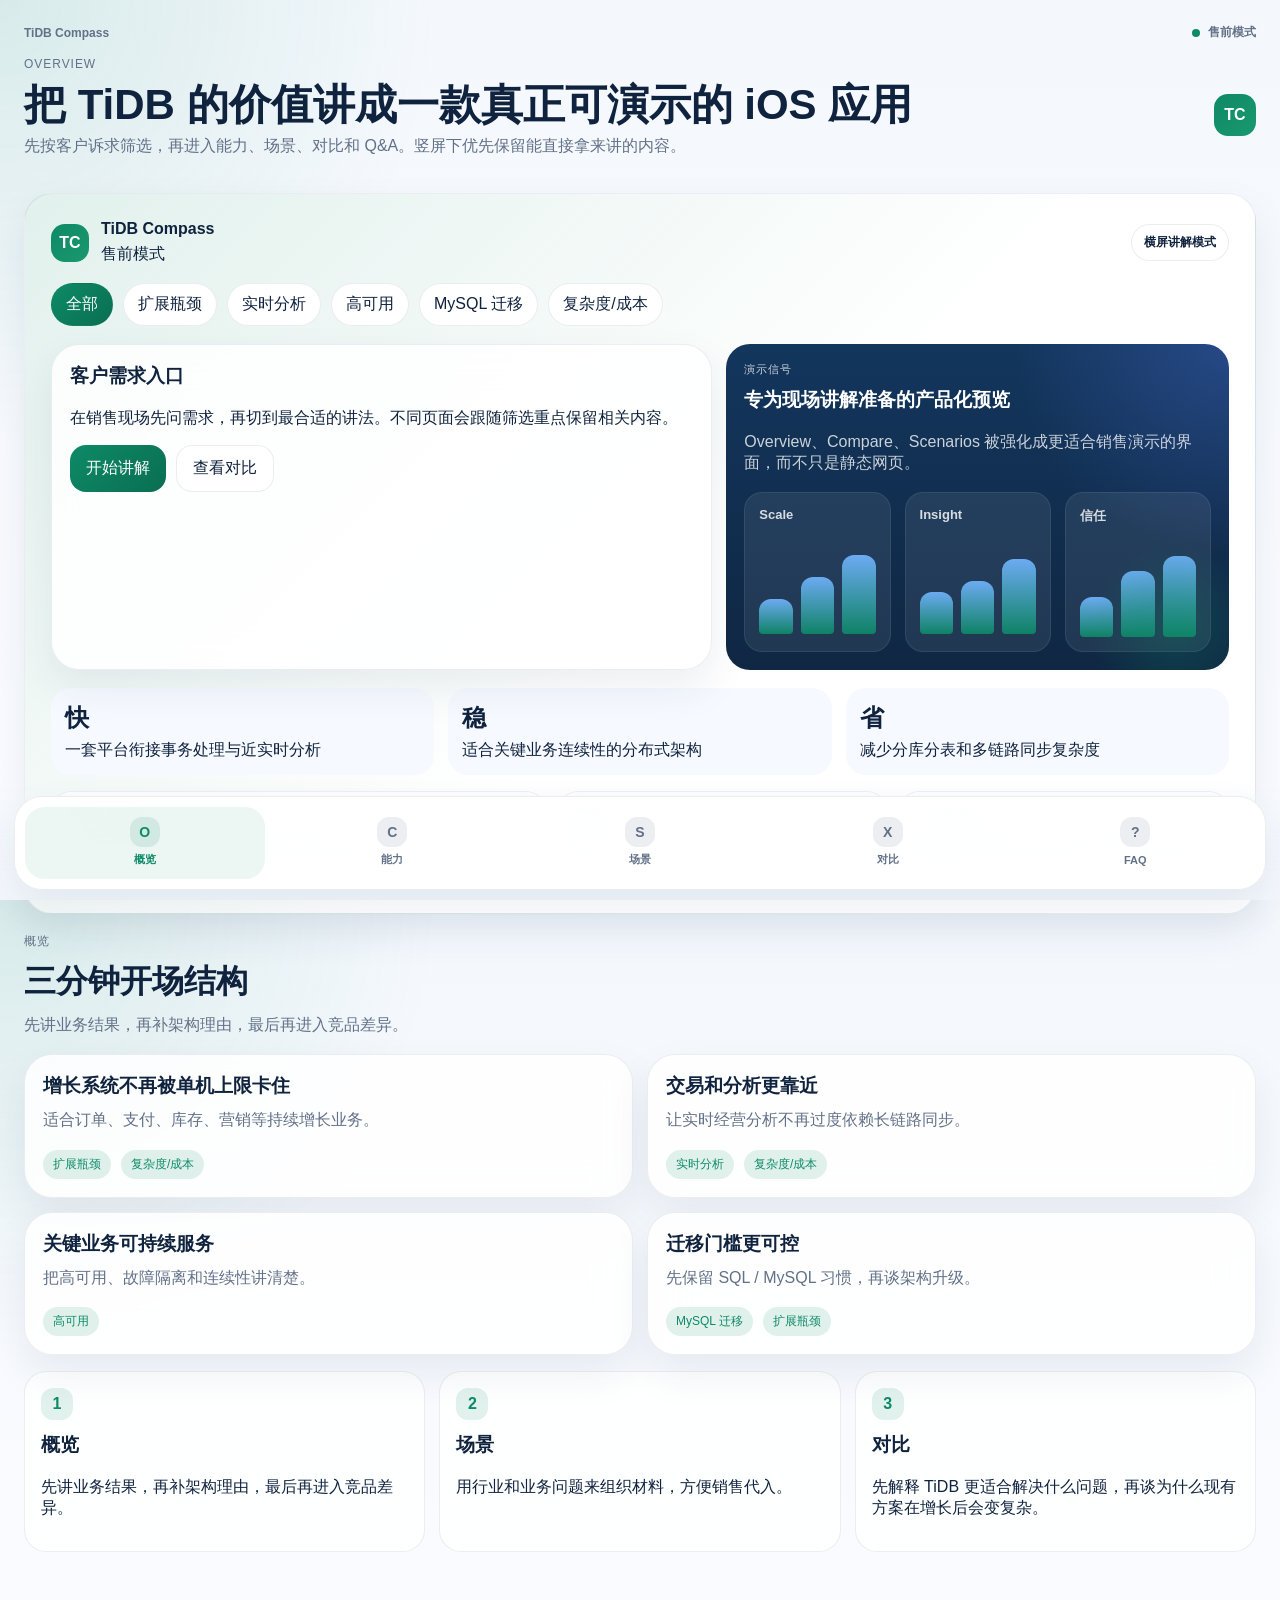
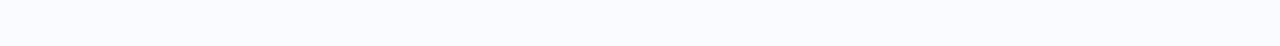
==== commit fd7928d0: "Optimize mobile HTML layout and Q&A" ====
--- a/content/tidb-sales-kit.html
+++ b/content/tidb-sales-kit.html
@@ -44,6 +44,18 @@
         font: inherit;
       }
 
+      @keyframes fadeSlideUp {
+        from {
+          opacity: 0;
+          transform: translateY(10px);
+        }
+
+        to {
+          opacity: 1;
+          transform: translateY(0);
+        }
+      }
+
       .app {
         display: flex;
         flex-direction: column;
@@ -142,6 +154,7 @@
 
       .screen.is-active {
         display: block;
+        animation: fadeSlideUp 280ms ease;
       }
 
       .hero,
@@ -300,6 +313,18 @@
       .compare-card,
       .faq-item {
         padding: 18px;
+        transition: transform 180ms ease, box-shadow 180ms ease, border-color 180ms ease;
+      }
+
+      .card:hover,
+      .compare-card:hover,
+      .faq-item:hover,
+      .journey-card:hover,
+      .projection-tile:hover,
+      .stage-tile:hover {
+        transform: translateY(-2px);
+        border-color: rgba(13, 138, 103, 0.16);
+        box-shadow: 0 22px 42px rgba(29, 56, 88, 0.12);
       }
 
       .metrics {
@@ -360,6 +385,7 @@
         color: var(--ink);
         background: #fff;
         cursor: pointer;
+        transition: transform 160ms ease, border-color 160ms ease, background 160ms ease, color 160ms ease;
       }
 
       .chip.is-active,
@@ -478,12 +504,21 @@
         cursor: pointer;
         color: #fff;
         background: linear-gradient(135deg, var(--accent) 0%, var(--accent-strong) 100%);
+        transition: transform 160ms ease, box-shadow 160ms ease, opacity 160ms ease;
       }
 
       .cta.secondary {
         color: var(--ink);
         background: #fff;
         border: 1px solid var(--line);
+      }
+
+      .cta:hover,
+      .cta.secondary:hover,
+      .chip:hover,
+      .segment-button:hover,
+      .tab-button:hover {
+        transform: translateY(-1px);
       }
 
       .section {
@@ -656,6 +691,7 @@
         color: var(--muted);
         background: transparent;
         border-radius: 20px;
+        transition: transform 160ms ease, background 160ms ease, color 160ms ease;
       }
 
       .tab-button strong {
@@ -693,6 +729,39 @@
         border-radius: 20px;
         background: var(--blue-soft);
         color: var(--muted);
+      }
+
+      @media (prefers-reduced-motion: reduce) {
+        .screen.is-active {
+          animation: none;
+        }
+
+        .card,
+        .compare-card,
+        .faq-item,
+        .journey-card,
+        .projection-tile,
+        .stage-tile,
+        .cta,
+        .chip,
+        .segment-button,
+        .tab-button {
+          transition: none;
+        }
+
+        .card:hover,
+        .compare-card:hover,
+        .faq-item:hover,
+        .journey-card:hover,
+        .projection-tile:hover,
+        .stage-tile:hover,
+        .cta:hover,
+        .cta.secondary:hover,
+        .chip:hover,
+        .segment-button:hover,
+        .tab-button:hover {
+          transform: none;
+        }
       }
 
       @media (max-width: 767px) {
@@ -717,6 +786,139 @@
         }
       }
 
+      @media (max-width: 430px) and (orientation: portrait) {
+        .app {
+          padding-bottom: calc(env(safe-area-inset-bottom, 0) + 86px);
+        }
+
+        .app-shell {
+          padding: 12px 12px 0;
+        }
+
+        .status-row {
+          margin-bottom: 10px;
+          font-size: 11px;
+        }
+
+        .topbar {
+          margin-bottom: 12px;
+        }
+
+        .topbar .avatar,
+        .hero-visual,
+        .projection-strip,
+        .device-note {
+          display: none;
+        }
+
+        .hero {
+          padding: 16px;
+          border-radius: 24px;
+        }
+
+        h1 {
+          margin-bottom: 4px;
+          font-size: 24px;
+          line-height: 1.08;
+        }
+
+        h2 {
+          font-size: 21px;
+        }
+
+        .hero-subtitle,
+        .section-header p,
+        .card p,
+        .faq-item p,
+        .compare-card p {
+          line-height: 1.55;
+        }
+
+        .brand-ribbon {
+          margin-bottom: 12px;
+        }
+
+        .brand-chip,
+        .avatar {
+          width: 34px;
+          height: 34px;
+          border-radius: 12px;
+          font-size: 13px;
+        }
+
+        .projection-badge {
+          padding: 7px 10px;
+          font-size: 11px;
+        }
+
+        .chip-row,
+        .tag-row,
+        .segmented,
+        .cta-row {
+          gap: 8px;
+        }
+
+        .chip,
+        .segment-button {
+          padding: 8px 12px;
+          font-size: 13px;
+        }
+
+        .panel,
+        .card,
+        .compare-card,
+        .faq-item,
+        .journey-card,
+        .spotlight-card {
+          padding: 15px;
+          border-radius: 22px;
+        }
+
+        .grid,
+        .journey-grid,
+        .detail-grid,
+        .capability-layout,
+        .compare-grid {
+          gap: 10px;
+        }
+
+        .section {
+          margin-top: 14px;
+        }
+
+        th,
+        td {
+          padding: 10px 8px;
+          font-size: 12px;
+        }
+
+        .faq-item h3 {
+          margin-bottom: 6px;
+          font-size: 16px;
+          line-height: 1.28;
+        }
+
+        .tabbar-wrap {
+          padding: 8px 10px calc(env(safe-area-inset-bottom, 0) + 8px);
+        }
+
+        .tabbar {
+          padding: 8px;
+          gap: 6px;
+        }
+
+        .tab-button {
+          padding: 8px 4px 10px;
+        }
+
+        .tab-button .icon {
+          width: 28px;
+          height: 28px;
+          border-radius: 10px;
+          font-size: 13px;
+        }
+      }
+
       @media (min-width: 768px) {
         .app-shell {
           padding: 24px 24px 0;
@@ -787,9 +989,10 @@
 
     <script>
       const params = new URLSearchParams(window.location.search);
-      const locale = params.get("lang") || "zh-CN";
-      const device = params.get("device") || "iphone";
-      const orientation = params.get("orientation") || "portrait";
+      const injectedContext = window.__TIDB_COMPASS_CONTEXT__ || {};
+      const locale = params.get("lang") || injectedContext.lang || "zh-CN";
+      const device = params.get("device") || injectedContext.device || "iphone";
+      const orientation = params.get("orientation") || injectedContext.orientation || "portrait";
 
       const messages = {
         "zh-CN": {
@@ -798,7 +1001,7 @@
           heroKicker: "Overview",
           heroTitle: "把 TiDB 的价值讲成一款真正可演示的 iOS 应用",
           heroSubtitle:
-            "首页先围绕客户需求筛选，再进入能力、场景、对比和 FAQ。这个预览版重点展示在 iPhone、iPad 横竖屏中的信息密度和层级组织。",
+            "先按客户诉求筛选，再进入能力、场景、对比和 Q&A。竖屏下优先保留能直接拿来讲的内容。",
           metrics: [
             ["快", "一套平台衔接事务处理与近实时分析"],
             ["稳", "适合关键业务连续性的分布式架构"],
@@ -879,13 +1082,15 @@
             ]
           },
           faq: {
-            title: "FAQ & Next Step",
-            body: "统一 objection 的答法，并引导下一步行动。",
+            title: "Q&A",
+            body: "先短答，再展开。先承认顾虑，再给判断，最后决定是否继续深入。",
             cards: [
-              ["迁移成本会不会很高？", "建议从兼容性、演进式迁移和 PoC 路径回答。"],
-              ["核心业务能不能放上来？", "建议围绕高可用、稳定性和试点方式回答。"],
-              ["为什么不是 MySQL 加分析库？", "建议从链路延迟和系统复杂度去解释。"],
-              ["下一步怎么推进？", "引导到 PoC、架构评估或联合客户拜访。"]
+              ["我们已经会 MySQL，为什么要换？", "如果未来几年 MySQL 还能稳住，就不必强推。TiDB 的价值在于把分库分表、扩容中断和高可用复杂度提前收住。"],
+              ["真的兼容 MySQL 吗？", "对大多数 OLTP、驱动和常见工具来说迁移门槛很低，但要诚实说明是高兼容，不是 100% 字节级等同。"],
+              ["迁移会不会很难？", "标准 MySQL 应用通常难点不在搬数据，而在主键、热点和少量不兼容点治理，所以先做评估和 PoC 最稳。"],
+              ["核心业务能不能放上来？", "可以把答案聚焦在高可用、故障恢复和分阶段上线，不必一开始就承诺全量替换。"],
+              ["为什么不是 MySQL 加分析库？", "那条路能走，但链路会更长、延迟更高、系统更多。TiDB 更适合讲成统一平台带来的简化价值。"],
+              ["下一步怎么推进？", "先选一个增长或复杂度最痛的 workload，做兼容性检查和小范围 PoC，再决定是否扩大。"]
             ]
           }
         },
@@ -895,7 +1100,7 @@
           heroKicker: "Overview",
           heroTitle: "TiDB の価値を本物の iOS アプリのように伝える",
           heroSubtitle:
-            "最初に顧客要件で絞り込み、その後に機能、シナリオ、比較、FAQ へ進む構成です。このプレビューは iPhone と iPad の縦横での情報設計を確認するためのものです。",
+            "まず顧客要件で絞り込み、その後に機能、シナリオ、比較、Q&A へ進みます。縦画面では商談に必要な情報を優先しています。",
           metrics: [
             ["速い", "トランザクションとほぼリアルタイム分析を 1 つの基盤で"],
             ["強い", "重要業務の継続性を支える分散アーキテクチャ"],
@@ -976,13 +1181,15 @@
             ]
           },
           faq: {
-            title: "FAQ & Next Step",
-            body: "反論対応を揃え、次のアクションへつなげます。",
+            title: "Q&A",
+            body: "まず短く答え、その後で必要なら深掘りします。",
             cards: [
-              ["移行コストは高いですか？", "互換性、段階移行、PoC 観点で回答します。"],
-              ["重要業務でも使えますか？", "高可用性と評価計画を絡めて説明します。"],
-              ["なぜ MySQL + 分析 DB ではないのですか？", "遅延と複雑性の観点で整理します。"],
-              ["次は何をすべきですか？", "PoC、構成評価、共同訪問へつなげます。"]
+              ["MySQL を知っているのに、なぜ変えるのか？", "今後数年 MySQL で十分なら無理に変える必要はありません。TiDB は分割や高可用性の複雑さが見え始めた時に価値が出ます。"],
+              ["本当に MySQL 互換ですか？", "多くの OLTP、ドライバ、一般的なツールでは移行しやすいですが、100% 同一とは言わず高互換として説明します。"],
+              ["移行は難しいですか？", "標準的な MySQL アプリなら、データ移行そのものより主キー設計やホットスポット対策の方が重要です。"],
+              ["重要業務でも使えますか？", "高可用性、障害復旧、段階導入の話に絞って答えるのが有効です。"],
+              ["なぜ MySQL と分析 DB の組み合わせではないのですか？", "その構成でも可能ですが、遅延と構成の複雑さが増えやすい点を説明します。"],
+              ["次に何をするべきですか？", "一番痛みの強い workload を選び、小さく PoC と互換性確認から始めます。"]
             ]
           }
         },
@@ -992,7 +1199,7 @@
           heroKicker: "Overview",
           heroTitle: "Present TiDB as a polished iOS app, not a static brochure",
           heroSubtitle:
-            "Start with customer-priority filters, then move into capabilities, scenarios, comparisons, and FAQ. This preview is focused on layout quality across iPhone and iPad in both orientations.",
+            "Start with customer-priority filters, then move into capabilities, scenarios, comparisons, and Q&A. On iPhone portrait, the layout prioritizes the content sellers actually present.",
           metrics: [
             ["Fast", "One platform for transactions and near real-time insight"],
             ["Resilient", "A distributed design for continuity in critical workloads"],
@@ -1073,13 +1280,15 @@
             ]
           },
           faq: {
-            title: "FAQ & Next Step",
-            body: "Keep objection handling consistent and move toward the next action.",
+            title: "Q&A",
+            body: "Answer briefly first: acknowledge the concern, give the point of view, then decide whether to go deeper.",
             cards: [
-              ["Will migration cost be high?", "Answer with compatibility, phased migration, and PoC framing."],
-              ["Can it handle critical workloads?", "Tie the answer to HA, resilience, and validation planning."],
-              ["Why not stay on MySQL plus analytics DBs?", "Explain using latency and system-sprawl arguments."],
-              ["What should happen next?", "Guide toward PoC, architecture review, or a joint customer session."]
+              ["We already know MySQL. Why change?", "If MySQL can comfortably support the next few years, do not force change. TiDB matters when sharding, scale events, and HA complexity start to drag the team down."],
+              ["Is it really MySQL-compatible?", "For most OLTP apps, drivers, and common tools, migration friction is low. The honest answer is high compatibility, not byte-for-byte sameness."],
+              ["How hard is migration?", "For standard MySQL apps, the hard part is usually not moving data. It is evaluating keys, hotspots, and a small number of incompatibilities."],
+              ["Can it run critical workloads?", "Keep the answer focused on HA, recovery, and phased rollout instead of promising a full replacement on day one."],
+              ["Why not keep MySQL plus analytics databases?", "That path can work, but it usually adds latency, more pipelines, and more operational sprawl. TiDB is stronger as a unified-platform story."],
+              ["What is the next step?", "Pick one workload where growth or complexity already hurts, run a compatibility check, and use a small PoC to decide whether to expand."]
             ]
           }
         },
@@ -1089,7 +1298,7 @@
           heroKicker: "Overview",
           heroTitle: "Apresente o TiDB como um app iOS de verdade, não como uma brochura",
           heroSubtitle:
-            "Comece pelos filtros de prioridade do cliente e depois avance para capacidades, cenários, comparativos e FAQ. Este preview foca a qualidade de layout em iPhone e iPad nas duas orientações.",
+            "Comece pelos filtros de prioridade do cliente e depois avance para capacidades, cenários, comparativos e Q&A. No iPhone em retrato, o foco fica no conteúdo principal.",
           metrics: [
             ["Rápido", "Uma plataforma para transações e insight quase em tempo real"],
             ["Confiável", "Design distribuído para continuidade em workloads críticos"],
@@ -1170,13 +1379,15 @@
             ]
           },
           faq: {
-            title: "FAQ & Next Step",
-            body: "Mantenha as respostas a objeções consistentes e avance para a próxima ação.",
+            title: "Q&A",
+            body: "Responda curto primeiro: reconheça a dúvida, dê o ponto principal e só depois aprofunde.",
             cards: [
-              ["O custo de migração será alto?", "Responda com compatibilidade, migração em fases e PoC."],
-              ["Suporta workloads críticos?", "Relacione a HA, resiliência e plano de validação."],
-              ["Por que não seguir com MySQL e bancos analíticos?", "Explique usando latência e proliferação de sistemas."],
-              ["Qual é o próximo passo?", "Leve para PoC, revisão de arquitetura ou reunião conjunta."]
+              ["Já conhecemos MySQL. Por que mudar?", "Se MySQL ainda sustenta bem os próximos anos, não faz sentido forçar mudança. O valor do TiDB aparece quando escala, sharding e HA começam a aumentar a complexidade."],
+              ["É mesmo compatível com MySQL?", "Para a maioria dos apps OLTP, drivers e ferramentas comuns, a migração tende a ser simples. A resposta honesta é alta compatibilidade, não equivalência absoluta."],
+              ["Migrar é difícil?", "Em aplicações MySQL padrão, a maior parte do trabalho está em chaves, hotspots e pequenos ajustes de compatibilidade, não em mover dados."],
+              ["Pode rodar workloads críticos?", "Vale responder com HA, recuperação e rollout por fases, sem prometer troca total logo no início."],
+              ["Por que não manter MySQL com bancos analíticos?", "Esse caminho funciona, mas costuma trazer mais latência, mais pipelines e mais complexidade operacional."],
+              ["Qual é o próximo passo?", "Escolha um workload onde crescimento ou complexidade já doem, faça checagem de compatibilidade e um PoC pequeno."]
             ]
           }
         },
@@ -1186,7 +1397,7 @@
           heroKicker: "Overview",
           heroTitle: "Presenta TiDB como una app iOS real, no como un folleto estático",
           heroSubtitle:
-            "Empieza por filtros según prioridad del cliente y luego pasa a capacidades, escenarios, comparativa y FAQ. Este preview se centra en la calidad del layout en iPhone y iPad, tanto en vertical como en horizontal.",
+            "Empieza por filtros según prioridad del cliente y luego pasa a capacidades, escenarios, comparativa y Q&A. En iPhone vertical se prioriza el contenido que realmente se presenta al cliente.",
           metrics: [
             ["Rápido", "Una plataforma para transacciones e insight casi en tiempo real"],
             ["Sólido", "Diseño distribuido para continuidad en cargas críticas"],
@@ -1267,13 +1478,15 @@
             ]
           },
           faq: {
-            title: "FAQ & Next Step",
-            body: "Mantén consistentes las respuestas a objeciones y orienta el siguiente paso.",
+            title: "Q&A",
+            body: "Responde primero en corto: reconoce la objeción, da el punto de vista y luego profundiza si hace falta.",
             cards: [
-              ["¿Será alto el coste de migración?", "Responde con compatibilidad, migración por fases y PoC."],
-              ["¿Soporta cargas críticas?", "Conéctalo con HA, resiliencia y plan de validación."],
-              ["¿Por qué no seguir con MySQL y bases analíticas?", "Explícalo con latencia y proliferación de sistemas."],
-              ["¿Cuál es el siguiente paso?", "Llévalo a PoC, revisión arquitectónica o reunión conjunta."]
+              ["Ya conocemos MySQL. ¿Por qué cambiar?", "Si MySQL puede sostener con comodidad los próximos años, no hace falta forzar el cambio. TiDB cobra sentido cuando sharding, escalado y HA empiezan a complicar al equipo."],
+              ["¿De verdad es compatible con MySQL?", "Para la mayoría de apps OLTP, drivers y herramientas comunes, la fricción de migración es baja. La respuesta honesta es alta compatibilidad, no equivalencia absoluta."],
+              ["¿Migrar es difícil?", "En aplicaciones MySQL estándar, lo más delicado suele ser revisar claves, hotspots y algunos puntos de incompatibilidad, no mover los datos."],
+              ["¿Puede llevar cargas críticas?", "Conviene responder con HA, recuperación y despliegue por fases, sin prometer sustitución total desde el primer día."],
+              ["¿Por qué no seguir con MySQL y bases analíticas?", "Ese camino sirve, pero normalmente añade más latencia, más pipelines y más complejidad operativa."],
+              ["¿Cuál es el siguiente paso?", "Elige un workload donde crecimiento o complejidad ya duelan, haz validación de compatibilidad y un PoC pequeño."]
             ]
           }
         }
@@ -1529,7 +1742,6 @@
                     <span>${uiLabels.stageNextBody}</span>
                   </article>
                 </div>
-                <div class="device-note">${copy.deviceNote}</div>
               </div>
 
               <section class="section">
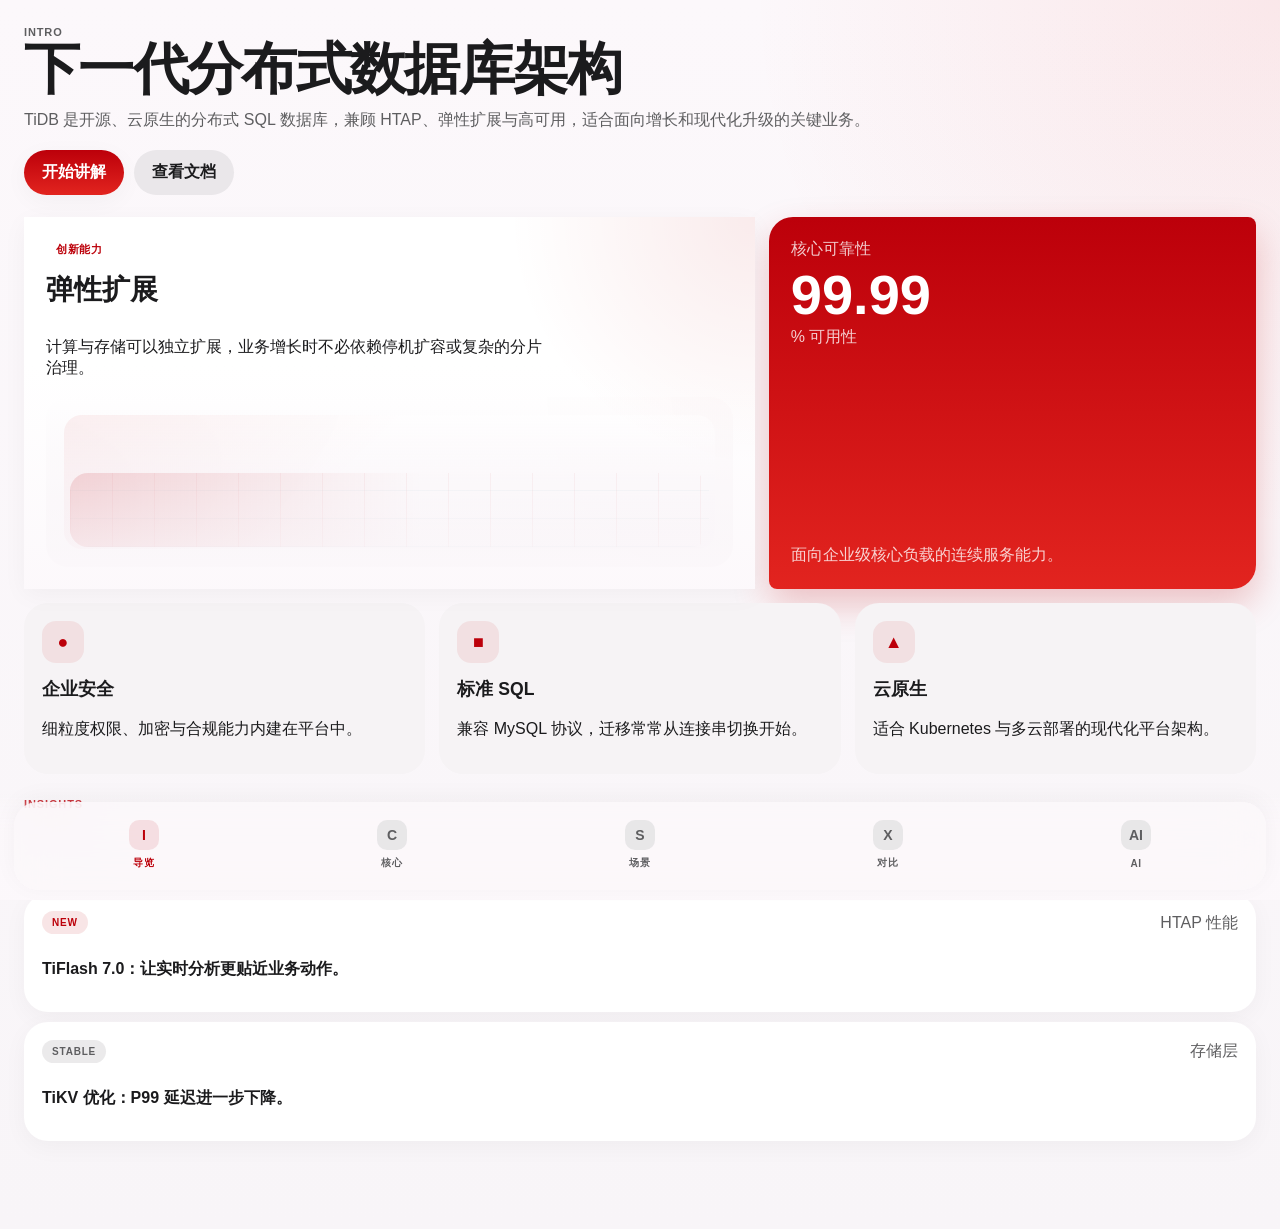
==== commit 92999669: "Refine TiDB Compass HTML from stitch designs" ====
--- a/content/tidb-sales-kit.html
+++ b/content/tidb-sales-kit.html
@@ -6,20 +6,24 @@
       name="viewport"
       content="width=device-width, initial-scale=1.0, viewport-fit=cover"
     />
-    <title>TiDB Compass App Preview</title>
+    <title>TiDB Compass</title>
     <style>
       :root {
-        --bg: #f4f8fd;
-        --surface: rgba(255, 255, 255, 0.86);
-        --surface-strong: #ffffff;
-        --ink: #10233e;
-        --muted: #627188;
-        --line: rgba(16, 35, 62, 0.08);
-        --accent: #0d8a67;
-        --accent-strong: #0a6e52;
-        --accent-soft: rgba(13, 138, 103, 0.12);
-        --blue-soft: rgba(93, 127, 255, 0.1);
-        --shadow: 0 18px 40px rgba(29, 56, 88, 0.08);
+        --bg: #fcf8fb;
+        --surface: #fcf8fb;
+        --surface-low: #f6f3f5;
+        --surface-card: #ffffff;
+        --surface-high: #eae7ea;
+        --ink: #1b1b1d;
+        --muted: #5e5e60;
+        --primary: #bc000a;
+        --primary-strong: #e2241f;
+        --primary-soft: rgba(188, 0, 10, 0.08);
+        --tertiary: #00647f;
+        --tertiary-soft: rgba(0, 100, 127, 0.12);
+        --outline: rgba(231, 189, 183, 0.28);
+        --shadow: 0 8px 32px rgba(27, 27, 29, 0.06);
+        --shadow-soft: 0 6px 24px rgba(27, 27, 29, 0.04);
       }
 
       * {
@@ -28,674 +32,689 @@
 
       html,
       body {
-        height: 100%;
+        min-height: 100%;
       }
 
       body {
         margin: 0;
+        font-family: "Inter", "SF Pro Display", "PingFang SC", "Hiragino Sans",
+          "Helvetica Neue", sans-serif;
         color: var(--ink);
-        font-family: "SF Pro Display", "PingFang SC", "Hiragino Sans", "Helvetica Neue", sans-serif;
         background:
-          radial-gradient(circle at top left, rgba(13, 138, 103, 0.12), transparent 28%),
-          linear-gradient(180deg, #f4f8fd 0%, #fbfcff 100%);
+          radial-gradient(circle at top right, rgba(226, 36, 31, 0.08), transparent 30%),
+          linear-gradient(180deg, var(--surface) 0%, #f8f5f8 100%);
       }
 
       button {
         font: inherit;
       }
 
-      @keyframes fadeSlideUp {
-        from {
-          opacity: 0;
-          transform: translateY(10px);
-        }
-
-        to {
-          opacity: 1;
-          transform: translateY(0);
-        }
+      img {
+        display: block;
+        width: 100%;
       }
 
       .app {
+        min-height: 100dvh;
+        padding-top: env(safe-area-inset-top, 0);
+        padding-bottom: calc(env(safe-area-inset-bottom, 0) + 88px);
+      }
+
+      .app-shell {
+        padding: 20px 18px 0;
+      }
+
+      .screen {
+        display: none;
+      }
+
+      .screen.is-active {
+        display: block;
+      }
+
+      .eyebrow {
+        margin: 0 0 10px;
+        color: var(--primary);
+        font-size: 11px;
+        font-weight: 700;
+        letter-spacing: 0.08em;
+        text-transform: uppercase;
+      }
+
+      .page-header {
+        margin-bottom: 22px;
+      }
+
+      .page-header h1,
+      .page-header h2,
+      .card h3,
+      .leaf h3,
+      .cta-panel h2 {
+        margin: 0;
+        letter-spacing: -0.03em;
+      }
+
+      .page-header h1 {
+        font-size: clamp(2.8rem, 8vw, 3.5rem);
+        line-height: 0.95;
+      }
+
+      .page-header h2 {
+        font-size: clamp(2rem, 6vw, 2.4rem);
+        line-height: 0.98;
+      }
+
+      .page-header p,
+      .card p,
+      .subtle,
+      .cta-panel p,
+      .list-row p,
+      .metric-card p,
+      .table-card td,
+      .table-card th {
+        margin: 0;
+        color: var(--muted);
+        line-height: 1.6;
+      }
+
+      .hero-actions,
+      .pill-row,
+      .tag-row,
+      .action-row {
+        display: flex;
+        flex-wrap: wrap;
+        gap: 10px;
+      }
+
+      .button,
+      .button-secondary,
+      .tag,
+      .nav-pill {
+        border: 0;
+        border-radius: 999px;
+      }
+
+      .button {
+        padding: 12px 18px;
+        color: #fff;
+        font-weight: 700;
+        background: linear-gradient(180deg, var(--primary) 0%, var(--primary-strong) 100%);
+        box-shadow: var(--shadow-soft);
+      }
+
+      .button-secondary {
+        padding: 12px 18px;
+        color: var(--ink);
+        font-weight: 700;
+        background: var(--surface-high);
+      }
+
+      .tag {
+        padding: 6px 10px;
+        color: var(--primary);
+        background: rgba(255, 255, 255, 0.6);
+        font-size: 11px;
+        font-weight: 700;
+        letter-spacing: 0.06em;
+        text-transform: uppercase;
+      }
+
+      .surface {
+        background: var(--surface-low);
+        border-radius: 28px;
+      }
+
+      .card {
+        padding: 18px;
+        background: var(--surface-card);
+        border-radius: 24px;
+        box-shadow: var(--shadow-soft);
+      }
+
+      .glass {
+        background: rgba(252, 248, 251, 0.8);
+        backdrop-filter: blur(20px);
+      }
+
+      .hero-grid,
+      .grid-two,
+      .grid-three,
+      .stack {
+        display: grid;
+        gap: 14px;
+      }
+
+      .hero-grid {
+        grid-template-columns: 1fr;
+      }
+
+      .grid-two {
+        grid-template-columns: 1fr;
+      }
+
+      .grid-three {
+        grid-template-columns: 1fr;
+      }
+
+      .intro-hero {
+        position: relative;
+        overflow: hidden;
+        min-height: 280px;
+        padding: 22px;
+        background: var(--surface-card);
+        border-radius: 28px;
+        box-shadow: var(--shadow);
+      }
+
+      .intro-hero::after {
+        content: "";
+        position: absolute;
+        inset: auto -10% -20% 24%;
+        height: 56%;
+        background:
+          linear-gradient(135deg, rgba(188, 0, 10, 0.16), transparent 48%),
+          radial-gradient(circle at top left, rgba(226, 36, 31, 0.15), transparent 42%);
+        filter: blur(8px);
+        pointer-events: none;
+      }
+
+      .hero-visual {
+        margin-top: 18px;
+        min-height: 170px;
+        border-radius: 22px;
+        background:
+          linear-gradient(180deg, rgba(255, 255, 255, 0.92), rgba(246, 243, 245, 0.92)),
+          radial-gradient(circle at top right, rgba(188, 0, 10, 0.1), transparent 35%);
+        overflow: hidden;
+        position: relative;
+      }
+
+      .hero-visual::before,
+      .hero-visual::after {
+        content: "";
+        position: absolute;
+        inset: 18px;
+        border-radius: 18px;
+        background:
+          linear-gradient(135deg, rgba(188, 0, 10, 0.08), transparent 44%),
+          linear-gradient(180deg, rgba(255, 255, 255, 0.88), rgba(244, 239, 243, 0.7));
+      }
+
+      .hero-visual::after {
+        inset: auto 24px 20px 24px;
+        height: 44%;
+        background:
+          linear-gradient(90deg, rgba(188, 0, 10, 0.24), transparent 55%),
+          repeating-linear-gradient(
+            90deg,
+            rgba(188, 0, 10, 0.08) 0 1px,
+            transparent 1px 42px
+          ),
+          repeating-linear-gradient(
+            0deg,
+            rgba(0, 100, 127, 0.06) 0 1px,
+            transparent 1px 28px
+          );
+      }
+
+      .metric-leaf {
         display: flex;
         flex-direction: column;
-        min-height: 100%;
-        padding-top: env(safe-area-inset-top, 0);
-        padding-bottom: calc(env(safe-area-inset-bottom, 0) + 94px);
-      }
-
-      .app-shell {
-        flex: 1;
-        padding: 18px 18px 0;
-      }
-
-      .status-row {
-        display: flex;
-        align-items: center;
         justify-content: space-between;
-        margin-bottom: 14px;
-        color: var(--muted);
-        font-size: 12px;
-        font-weight: 700;
-      }
-
-      .status-meta {
-        display: inline-flex;
-        align-items: center;
-        gap: 8px;
-      }
-
-      .dot {
-        width: 8px;
-        height: 8px;
-        border-radius: 50%;
-        background: var(--accent);
-      }
-
-      .topbar {
-        display: flex;
-        align-items: center;
-        justify-content: space-between;
-        gap: 12px;
-        margin-bottom: 18px;
-      }
-
-      .title-group p,
-      .section-header p,
-      .card p,
-      .hero-subtitle,
-      .detail p,
-      .faq-item p,
-      .compare-card p {
-        margin-top: 0;
-        color: var(--muted);
-        line-height: 1.65;
-      }
-
-      .kicker {
-        margin: 0 0 8px;
-        color: var(--muted);
-        font-size: 12px;
-        letter-spacing: 0.08em;
-        text-transform: uppercase;
-      }
-
-      h1,
-      h2,
-      h3 {
-        margin-top: 0;
-      }
-
-      h1 {
-        margin-bottom: 6px;
-        font-size: clamp(28px, 4vw, 42px);
-        line-height: 1.05;
-      }
-
-      h2 {
-        margin-bottom: 8px;
-        font-size: clamp(24px, 3vw, 32px);
-      }
-
-      .avatar {
-        display: grid;
+        gap: 18px;
+        min-height: 220px;
+        padding: 22px;
+        color: #fff;
+        background: linear-gradient(180deg, var(--primary) 0%, var(--primary-strong) 100%);
+        border-radius: 24px 8px 24px 8px;
+        box-shadow: 0 16px 36px rgba(188, 0, 10, 0.22);
+      }
+
+      .metric-leaf .value {
+        font-size: clamp(2.75rem, 8vw, 3.5rem);
+        font-weight: 800;
+        line-height: 0.9;
+      }
+
+      .metric-leaf .caption,
+      .metric-leaf .subtle {
+        color: rgba(255, 255, 255, 0.8);
+      }
+
+      .icon-wrap {
+        display: inline-grid;
         width: 42px;
         height: 42px;
         place-items: center;
         border-radius: 14px;
+        background: var(--primary-soft);
+        color: var(--primary);
+        font-size: 18px;
+        font-weight: 700;
+      }
+
+      .icon-wrap.tertiary {
+        background: var(--tertiary-soft);
+        color: var(--tertiary);
+      }
+
+      .feature-card,
+      .tool-card,
+      .list-row,
+      .stat-card,
+      .table-card,
+      .cta-panel,
+      .ai-panel,
+      .dark-card {
+        border-radius: 24px;
+      }
+
+      .feature-card {
+        padding: 18px;
+        background: var(--surface-low);
+      }
+
+      .hero-feature {
+        position: relative;
+        overflow: hidden;
+        min-height: 280px;
+        padding: 22px;
+        background: var(--surface-card);
+        box-shadow: var(--shadow-soft);
+      }
+
+      .hero-feature::after {
+        content: "";
+        position: absolute;
+        inset: 0;
+        background:
+          linear-gradient(180deg, transparent 40%, rgba(252, 248, 251, 0.92) 100%),
+          radial-gradient(circle at top right, rgba(188, 0, 10, 0.08), transparent 30%);
+        pointer-events: none;
+      }
+
+      .hero-feature .content {
+        position: relative;
+        z-index: 1;
+        max-width: 74%;
+      }
+
+      .hero-image,
+      .compare-image,
+      .ai-image {
+        overflow: hidden;
+        border-radius: 22px;
+        background: linear-gradient(180deg, rgba(27, 27, 29, 0.06), rgba(27, 27, 29, 0.01));
+      }
+
+      .preview-pane {
+        min-height: 240px;
+        padding: 16px;
+        background:
+          linear-gradient(180deg, rgba(255, 255, 255, 0.94), rgba(246, 243, 245, 0.92)),
+          radial-gradient(circle at top right, rgba(188, 0, 10, 0.1), transparent 34%);
+      }
+
+      .preview-pane.compare {
+        min-height: 220px;
+      }
+
+      .preview-pane.ai {
+        min-height: 250px;
+        background:
+          linear-gradient(180deg, rgba(0, 100, 127, 0.12), rgba(255, 255, 255, 0.92)),
+          linear-gradient(180deg, rgba(255, 255, 255, 0.94), rgba(246, 243, 245, 0.92));
+      }
+
+      .preview-device {
+        display: grid;
+        gap: 10px;
+        height: 100%;
+        padding: 14px;
+        border-radius: 24px;
+        background: linear-gradient(180deg, #17171a 0%, #252529 100%);
+        box-shadow: 0 16px 30px rgba(27, 27, 29, 0.12);
+      }
+
+      .preview-island {
+        width: 74px;
+        height: 18px;
+        margin: 0 auto;
+        border-radius: 999px;
+        background: rgba(255, 255, 255, 0.14);
+      }
+
+      .preview-screen {
+        display: grid;
+        gap: 10px;
+        min-height: 150px;
+        padding: 14px;
+        border-radius: 20px;
+        background:
+          radial-gradient(circle at top right, rgba(226, 36, 31, 0.12), transparent 24%),
+          linear-gradient(180deg, #fcf8fb 0%, #f5f1f4 100%);
+      }
+
+      .preview-row,
+      .preview-bars,
+      .preview-mini-grid {
+        display: grid;
+        gap: 8px;
+      }
+
+      .preview-row {
+        grid-template-columns: repeat(3, minmax(0, 1fr));
+      }
+
+      .preview-bars {
+        grid-template-columns: 1.1fr 0.9fr;
+      }
+
+      .preview-mini-grid {
+        grid-template-columns: repeat(2, minmax(0, 1fr));
+      }
+
+      .preview-chip,
+      .preview-block,
+      .preview-stat,
+      .preview-pill {
+        border-radius: 16px;
+        background: rgba(255, 255, 255, 0.78);
+      }
+
+      .preview-chip {
+        height: 24px;
+      }
+
+      .preview-pill {
+        height: 18px;
+        width: 46%;
+        background: rgba(188, 0, 10, 0.12);
+      }
+
+      .preview-block {
+        min-height: 62px;
+        padding: 12px;
+      }
+
+      .preview-stat {
+        min-height: 76px;
+        padding: 12px;
+      }
+
+      .preview-line {
+        height: 8px;
+        border-radius: 999px;
+        background: rgba(188, 0, 10, 0.14);
+      }
+
+      .preview-line.short {
+        width: 56%;
+      }
+
+      .preview-line.mid {
+        width: 72%;
+      }
+
+      .preview-grid-panel {
+        display: grid;
+        gap: 10px;
+        grid-template-columns: 1.2fr 0.8fr;
+      }
+
+      .preview-table {
+        display: grid;
+        gap: 8px;
+      }
+
+      .preview-table-row {
+        display: grid;
+        gap: 8px;
+        grid-template-columns: 0.9fr 1fr 1fr;
+      }
+
+      .preview-cell {
+        min-height: 42px;
+        border-radius: 14px;
+        background: rgba(255, 255, 255, 0.82);
+      }
+
+      .preview-cell.highlight {
+        background: rgba(188, 0, 10, 0.14);
+      }
+
+      .preview-ai-rail {
+        display: grid;
+        gap: 10px;
+        grid-template-columns: 0.95fr 1.05fr;
+      }
+
+      .preview-glow {
+        min-height: 110px;
+        border-radius: 18px;
+        background:
+          radial-gradient(circle at 30% 30%, rgba(0, 100, 127, 0.26), transparent 28%),
+          radial-gradient(circle at 72% 64%, rgba(188, 0, 10, 0.18), transparent 26%),
+          linear-gradient(180deg, rgba(255, 255, 255, 0.84), rgba(242, 247, 249, 0.9));
+      }
+
+      .list {
+        display: grid;
+        gap: 10px;
+      }
+
+      .list-row {
+        display: grid;
+        gap: 8px;
+        padding: 16px 18px;
+        background: var(--surface-card);
+        box-shadow: var(--shadow-soft);
+      }
+
+      .list-row-top {
+        display: flex;
+        align-items: center;
+        justify-content: space-between;
+        gap: 10px;
+      }
+
+      .badge {
+        display: inline-flex;
+        align-items: center;
+        gap: 6px;
+        padding: 6px 10px;
+        border-radius: 999px;
+        font-size: 10px;
+        font-weight: 800;
+        letter-spacing: 0.08em;
+        text-transform: uppercase;
+      }
+
+      .badge.primary {
+        color: var(--primary);
+        background: rgba(188, 0, 10, 0.1);
+      }
+
+      .badge.tertiary {
+        color: var(--tertiary);
+        background: rgba(0, 100, 127, 0.1);
+      }
+
+      .badge.soft {
+        color: var(--muted);
+        background: rgba(228, 226, 228, 0.72);
+      }
+
+      .stats-inline {
+        display: grid;
+        grid-template-columns: repeat(2, minmax(0, 1fr));
+        gap: 10px;
+      }
+
+      .stat-card {
+        padding: 14px 16px;
+        background: rgba(255, 255, 255, 0.62);
+      }
+
+      .stat-card strong {
+        display: block;
+        margin-bottom: 6px;
+        color: var(--primary);
+        font-size: 1.6rem;
+        line-height: 1;
+      }
+
+      .sub-grid {
+        display: grid;
+        gap: 12px;
+      }
+
+      .dark-card {
+        position: relative;
+        overflow: hidden;
+        padding: 22px;
         color: #fff;
+        background: linear-gradient(180deg, #252527 0%, #1b1b1d 100%);
+      }
+
+      .dark-card p,
+      .dark-card .subtle {
+        color: rgba(255, 255, 255, 0.78);
+      }
+
+      .dark-stats {
+        display: grid;
+        grid-template-columns: repeat(2, minmax(0, 1fr));
+        gap: 10px;
+        margin-top: 18px;
+      }
+
+      .dark-stat {
+        padding: 12px;
+        border-radius: 16px;
+        background: rgba(255, 255, 255, 0.08);
+      }
+
+      .table-card {
+        padding: 8px;
+        background: var(--surface-low);
+      }
+
+      .table-scroll {
+        overflow-x: auto;
+      }
+
+      table {
+        width: 100%;
+        min-width: 560px;
+        border-collapse: separate;
+        border-spacing: 0;
+      }
+
+      th,
+      td {
+        padding: 16px 14px;
+        vertical-align: top;
+        text-align: left;
+      }
+
+      thead th {
+        color: var(--muted);
+        font-size: 11px;
+        font-weight: 800;
+        letter-spacing: 0.08em;
+        text-transform: uppercase;
+      }
+
+      tbody tr {
+        background: var(--surface-card);
+      }
+
+      tbody tr + tr td {
+        border-top: 12px solid var(--surface-low);
+      }
+
+      tbody td:first-child,
+      thead th:first-child {
+        border-top-left-radius: 18px;
+        border-bottom-left-radius: 18px;
+      }
+
+      tbody td:last-child,
+      thead th:last-child {
+        border-top-right-radius: 18px;
+        border-bottom-right-radius: 18px;
+      }
+
+      .good {
+        color: var(--primary);
         font-weight: 700;
-        background: linear-gradient(135deg, var(--accent) 0%, #1a986d 100%);
-      }
-
-      .screen {
-        display: none;
-      }
-
-      .screen.is-active {
-        display: block;
-        animation: fadeSlideUp 280ms ease;
-      }
-
-      .hero,
-      .panel,
-      .card,
-      .compare-card,
-      .faq-item,
-      .tabbar {
-        border: 1px solid var(--line);
-        border-radius: 28px;
-        background: var(--surface);
-        backdrop-filter: blur(18px);
-        box-shadow: var(--shadow);
-      }
-
-      .hero {
+      }
+
+      .neutral {
+        color: var(--tertiary);
+        font-weight: 700;
+      }
+
+      .cta-panel {
+        padding: 24px 22px;
+        background: var(--surface-low);
+      }
+
+      .ai-panel {
         padding: 22px;
-        background:
-          linear-gradient(135deg, rgba(13, 138, 103, 0.12) 0%, rgba(255, 255, 255, 0.98) 55%),
-          var(--surface-strong);
-      }
-
-      .brand-ribbon {
+        background: linear-gradient(180deg, #007fa0 0%, #005770 100%);
+        color: #fff;
+      }
+
+      .ai-panel p {
+        color: rgba(255, 255, 255, 0.8);
+      }
+
+      .chip-strip {
         display: flex;
         flex-wrap: wrap;
-        align-items: center;
-        justify-content: space-between;
-        gap: 12px;
-        margin-bottom: 18px;
-      }
-
-      .brand-markline {
-        display: inline-flex;
-        align-items: center;
-        gap: 12px;
-      }
-
-      .brand-chip {
-        display: inline-grid;
-        width: 38px;
-        height: 38px;
-        place-items: center;
-        border-radius: 14px;
-        color: #fff;
-        font-weight: 800;
-        background: linear-gradient(135deg, var(--accent) 0%, #1a986d 100%);
-      }
-
-      .projection-badge {
-        padding: 9px 12px;
+        gap: 8px;
+        margin-top: 14px;
+      }
+
+      .chip {
+        padding: 7px 10px;
         border-radius: 999px;
-        color: var(--ink);
-        font-size: 12px;
+        background: rgba(255, 255, 255, 0.14);
+        color: rgba(255, 255, 255, 0.92);
+        font-size: 11px;
         font-weight: 700;
-        background: rgba(255, 255, 255, 0.8);
-        border: 1px solid var(--line);
-      }
-
-      .hero-grid,
-      .metrics,
-      .grid,
-      .scenario-grid,
-      .compare-grid,
-      .faq-grid,
-      .detail-grid,
-      .signal-grid,
-      .journey-grid,
-      .summary-stack,
-      .capability-layout,
-      .stage-rail {
-        display: grid;
-        gap: 14px;
-      }
-
-      .hero-grid {
-        grid-template-columns: 1.3fr 1fr;
-        margin-top: 18px;
-      }
-
-      .hero-visual {
-        position: relative;
-        overflow: hidden;
-        min-height: 248px;
-        padding: 18px;
-        border-radius: 24px;
-        background:
-          radial-gradient(circle at top right, rgba(93, 127, 255, 0.26), transparent 36%),
-          linear-gradient(180deg, #13365d 0%, #0f2743 100%);
-        color: #fff;
-      }
-
-      .hero-visual::after {
-        content: "";
-        position: absolute;
-        right: -36px;
-        bottom: -48px;
-        width: 180px;
-        height: 180px;
-        border-radius: 50%;
-        background: radial-gradient(circle, rgba(13, 138, 103, 0.28), transparent 68%);
-      }
-
-      .mini-kicker {
-        margin: 0 0 10px;
-        font-size: 11px;
-        letter-spacing: 0.08em;
-        text-transform: uppercase;
-        color: rgba(255, 255, 255, 0.68);
-      }
-
-      .hero-visual h3,
-      .hero-visual p {
-        position: relative;
-        z-index: 1;
-      }
-
-      .hero-visual p {
-        color: rgba(255, 255, 255, 0.78);
-      }
-
-      .signal-grid {
-        grid-template-columns: repeat(3, minmax(0, 1fr));
-        margin-top: 18px;
-      }
-
-      .signal-card {
-        position: relative;
-        padding: 14px;
-        border-radius: 18px;
-        background: rgba(255, 255, 255, 0.08);
-        border: 1px solid rgba(255, 255, 255, 0.08);
-      }
-
-      .signal-card strong {
-        display: block;
-        margin-bottom: 20px;
-        font-size: 13px;
-        color: rgba(255, 255, 255, 0.82);
-      }
-
-      .signal-bars {
-        display: flex;
-        align-items: flex-end;
-        gap: 8px;
-        height: 92px;
-      }
-
-      .signal-bars span {
-        width: 100%;
-        border-radius: 12px 12px 4px 4px;
-        background: linear-gradient(180deg, rgba(114, 180, 255, 0.92) 0%, rgba(13, 138, 103, 0.9) 100%);
-      }
-
-      .panel,
-      .card,
-      .compare-card,
-      .faq-item {
-        padding: 18px;
-        transition: transform 180ms ease, box-shadow 180ms ease, border-color 180ms ease;
-      }
-
-      .card:hover,
-      .compare-card:hover,
-      .faq-item:hover,
-      .journey-card:hover,
-      .projection-tile:hover,
-      .stage-tile:hover {
-        transform: translateY(-2px);
-        border-color: rgba(13, 138, 103, 0.16);
-        box-shadow: 0 22px 42px rgba(29, 56, 88, 0.12);
-      }
-
-      .metrics {
-        grid-template-columns: repeat(3, minmax(0, 1fr));
-      }
-
-      .projection-strip {
-        display: grid;
-        grid-template-columns: 1.4fr 0.6fr 0.7fr;
-        gap: 12px;
-        margin-top: 16px;
-      }
-
-      .projection-tile {
-        padding: 14px 16px;
-        border-radius: 20px;
-        border: 1px solid var(--line);
-        background: rgba(255, 255, 255, 0.82);
-      }
-
-      .projection-tile strong {
-        display: block;
-        margin-bottom: 6px;
-        font-size: 13px;
-      }
-
-      .metric {
-        padding: 14px;
-        border-radius: 20px;
-        background: #f6f9ff;
-      }
-
-      .metric strong {
-        display: block;
-        margin-bottom: 6px;
-        font-size: 24px;
-      }
-
-      .chip-row,
-      .tag-row,
-      .segmented {
-        display: flex;
-        flex-wrap: wrap;
-        gap: 10px;
-      }
-
-      .chip,
-      .tag,
-      .segment-button,
-      .tab-button {
-        border-radius: 999px;
-      }
-
-      .chip,
-      .segment-button {
-        padding: 10px 14px;
-        border: 1px solid var(--line);
-        color: var(--ink);
-        background: #fff;
-        cursor: pointer;
-        transition: transform 160ms ease, border-color 160ms ease, background 160ms ease, color 160ms ease;
-      }
-
-      .chip.is-active,
-      .segment-button.is-active {
-        color: #fff;
-        border-color: transparent;
-        background: linear-gradient(135deg, var(--accent) 0%, var(--accent-strong) 100%);
-      }
-
-      .tag {
-        padding: 6px 10px;
-        font-size: 12px;
-        color: var(--accent);
-        background: var(--accent-soft);
-      }
-
-      .grid {
-        grid-template-columns: repeat(2, minmax(0, 1fr));
-        margin-top: 16px;
-      }
-
-      .card-head {
-        display: flex;
-        align-items: center;
-        gap: 12px;
-        margin-bottom: 12px;
-      }
-
-      .card-glyph {
-        display: grid;
-        width: 38px;
-        height: 38px;
-        place-items: center;
-        border-radius: 14px;
-        color: var(--accent);
-        font-size: 14px;
-        font-weight: 700;
-        background: var(--accent-soft);
-      }
-
-      .capability-layout {
-        grid-template-columns: 1.1fr 0.9fr;
-        margin-top: 18px;
-      }
-
-      .spotlight-card {
-        padding: 20px;
-        border-radius: 28px;
-        border: 1px solid var(--line);
-        background:
-          linear-gradient(135deg, rgba(13, 138, 103, 0.12) 0%, rgba(255, 255, 255, 0.96) 68%),
-          var(--surface-strong);
-        box-shadow: var(--shadow);
-      }
-
-      .spotlight-stats {
-        display: grid;
-        grid-template-columns: repeat(3, minmax(0, 1fr));
-        gap: 10px;
-        margin-top: 16px;
-      }
-
-      .spotlight-stat {
-        padding: 14px;
-        border-radius: 18px;
-        background: rgba(255, 255, 255, 0.8);
-        border: 1px solid var(--line);
-      }
-
-      .spotlight-stat strong {
-        display: block;
-        margin-bottom: 6px;
-        font-size: 13px;
-      }
-
-      .journey-grid {
-        grid-template-columns: repeat(3, minmax(0, 1fr));
-        margin-top: 16px;
-      }
-
-      .journey-card {
-        padding: 16px;
-        border-radius: 22px;
-        border: 1px solid var(--line);
-        background: rgba(255, 255, 255, 0.84);
-      }
-
-      .journey-card strong {
-        display: inline-grid;
-        width: 32px;
-        height: 32px;
-        place-items: center;
-        margin-bottom: 12px;
-        border-radius: 12px;
-        color: var(--accent);
-        background: var(--accent-soft);
-      }
-
-      .card h3,
-      .compare-card h3,
-      .faq-item h3 {
-        margin-bottom: 8px;
-      }
-
-      .cta-row {
-        display: flex;
-        flex-wrap: wrap;
-        gap: 10px;
-        margin-top: 16px;
-      }
-
-      .cta {
-        padding: 12px 16px;
-        border: 0;
-        border-radius: 16px;
-        cursor: pointer;
-        color: #fff;
-        background: linear-gradient(135deg, var(--accent) 0%, var(--accent-strong) 100%);
-        transition: transform 160ms ease, box-shadow 160ms ease, opacity 160ms ease;
-      }
-
-      .cta.secondary {
-        color: var(--ink);
-        background: #fff;
-        border: 1px solid var(--line);
-      }
-
-      .cta:hover,
-      .cta.secondary:hover,
-      .chip:hover,
-      .segment-button:hover,
-      .tab-button:hover {
-        transform: translateY(-1px);
-      }
-
-      .section {
-        margin-top: 18px;
-      }
-
-      .section-header {
-        margin-bottom: 14px;
-      }
-
-      .scenario-grid {
-        grid-template-columns: repeat(2, minmax(0, 1fr));
-      }
-
-      .card.featured,
-      .compare-card.featured {
-        background:
-          linear-gradient(135deg, rgba(93, 127, 255, 0.1) 0%, rgba(255, 255, 255, 0.96) 70%),
-          var(--surface-strong);
-      }
-
-      .compare-grid {
-        grid-template-columns: 1.15fr 0.85fr;
-      }
-
-      .compare-main {
-        display: grid;
-        gap: 14px;
-      }
-
-      .compare-headline {
-        display: flex;
-        justify-content: space-between;
-        gap: 12px;
-        align-items: center;
-      }
-
-      .projection-panel {
-        display: grid;
-        grid-template-columns: 1fr 1fr;
-        gap: 12px;
-      }
-
-      .projection-stat {
-        padding: 16px;
-        border-radius: 20px;
-        color: #fff;
-        background: linear-gradient(135deg, #173d67 0%, #0f2844 100%);
-      }
-
-      .projection-stat strong {
-        display: block;
-        margin-bottom: 6px;
-        font-size: 13px;
-        color: rgba(255, 255, 255, 0.72);
-      }
-
-      .projection-stat span {
-        font-size: 26px;
-        font-weight: 800;
-        line-height: 1;
-      }
-
-      .compare-badge {
-        padding: 8px 12px;
-        border-radius: 999px;
-        color: var(--accent);
-        background: var(--accent-soft);
-        font-size: 12px;
-        font-weight: 700;
-      }
-
-      .summary-stack {
-        grid-template-columns: 1fr;
-      }
-
-      .summary-tile {
-        padding: 14px 16px;
-        border-radius: 18px;
-        background: #f6f9ff;
-        border: 1px solid var(--line);
-      }
-
-      .stage-rail {
-        margin-top: 18px;
-      }
-
-      .stage-tile {
-        display: grid;
-        gap: 8px;
-        padding: 14px 16px;
-        border-radius: 18px;
-        border: 1px solid var(--line);
-        background: rgba(255, 255, 255, 0.86);
-      }
-
-      .stage-tile strong {
-        color: var(--ink);
-      }
-
-      table {
-        width: 100%;
-        border-collapse: collapse;
-      }
-
-      th,
-      td {
-        padding: 14px 10px;
-        text-align: left;
-        vertical-align: top;
-        border-bottom: 1px solid var(--line);
-        font-size: 14px;
-      }
-
-      th {
-        color: var(--muted);
-        font-weight: 700;
-      }
-
-      .good {
-        color: var(--accent);
-        font-weight: 700;
-      }
-
-      .warning {
-        color: #9f7418;
-        font-weight: 700;
-      }
-
-      .risk {
-        color: #ac4a2c;
-        font-weight: 700;
-      }
-
-      .faq-grid {
-        grid-template-columns: repeat(2, minmax(0, 1fr));
-      }
-
-      .detail-grid {
-        grid-template-columns: repeat(3, minmax(0, 1fr));
       }
 
       .tabbar-wrap {
         position: fixed;
-        left: 0;
         right: 0;
         bottom: 0;
-        padding:
-          10px 14px
-          calc(env(safe-area-inset-bottom, 0) + 10px);
-        background: linear-gradient(180deg, rgba(244, 248, 253, 0) 0%, rgba(244, 248, 253, 0.92) 26%, rgba(244, 248, 253, 1) 100%);
+        left: 0;
+        padding: 10px 14px calc(env(safe-area-inset-bottom, 0) + 10px);
+        background: linear-gradient(180deg, rgba(252, 248, 251, 0), rgba(252, 248, 251, 0.96) 34%);
       }
 
       .tabbar {
         display: grid;
         grid-template-columns: repeat(5, minmax(0, 1fr));
+        gap: 8px;
         padding: 10px;
-        gap: 8px;
-        border-radius: 28px;
-        background: rgba(255, 255, 255, 0.92);
+        border-radius: 24px;
+        background: rgba(252, 248, 251, 0.8);
+        box-shadow: 0 -4px 24px rgba(0, 0, 0, 0.04);
       }
 
       .tab-button {
         display: grid;
-        gap: 5px;
+        gap: 6px;
         justify-items: center;
+        padding: 8px 4px 10px;
         border: 0;
-        padding: 10px 6px 12px;
-        cursor: pointer;
+        border-radius: 18px;
         color: var(--muted);
         background: transparent;
-        border-radius: 20px;
-        transition: transform 160ms ease, background 160ms ease, color 160ms ease;
-      }
-
-      .tab-button strong {
-        font-size: 11px;
       }
 
       .tab-button .icon {
@@ -703,220 +722,25 @@
         width: 30px;
         height: 30px;
         place-items: center;
-        border-radius: 12px;
-        background: rgba(98, 113, 136, 0.12);
+        border-radius: 10px;
+        background: rgba(228, 226, 228, 0.8);
         font-size: 14px;
+        font-weight: 800;
+      }
+
+      .tab-button strong {
+        font-size: 10px;
         font-weight: 700;
+        letter-spacing: 0.06em;
+        text-transform: uppercase;
       }
 
       .tab-button.is-active {
-        color: var(--accent);
-        background: rgba(13, 138, 103, 0.08);
+        color: var(--primary);
       }
 
       .tab-button.is-active .icon {
-        background: var(--accent-soft);
-      }
-
-      .two-line {
-        display: grid;
-        gap: 6px;
-      }
-
-      .device-note {
-        margin-top: 16px;
-        padding: 16px;
-        border-radius: 20px;
-        background: var(--blue-soft);
-        color: var(--muted);
-      }
-
-      @media (prefers-reduced-motion: reduce) {
-        .screen.is-active {
-          animation: none;
-        }
-
-        .card,
-        .compare-card,
-        .faq-item,
-        .journey-card,
-        .projection-tile,
-        .stage-tile,
-        .cta,
-        .chip,
-        .segment-button,
-        .tab-button {
-          transition: none;
-        }
-
-        .card:hover,
-        .compare-card:hover,
-        .faq-item:hover,
-        .journey-card:hover,
-        .projection-tile:hover,
-        .stage-tile:hover,
-        .cta:hover,
-        .cta.secondary:hover,
-        .chip:hover,
-        .segment-button:hover,
-        .tab-button:hover {
-          transform: none;
-        }
-      }
-
-      @media (max-width: 767px) {
-        .hero-grid,
-        .metrics,
-        .grid,
-        .scenario-grid,
-        .compare-grid,
-        .faq-grid,
-        .detail-grid,
-        .journey-grid,
-        .signal-grid,
-        .capability-layout,
-        .spotlight-stats,
-        .projection-strip,
-        .projection-panel {
-          grid-template-columns: 1fr;
-        }
-
-        .tab-button strong {
-          font-size: 10px;
-        }
-      }
-
-      @media (max-width: 430px) and (orientation: portrait) {
-        .app {
-          padding-bottom: calc(env(safe-area-inset-bottom, 0) + 86px);
-        }
-
-        .app-shell {
-          padding: 12px 12px 0;
-        }
-
-        .status-row {
-          margin-bottom: 10px;
-          font-size: 11px;
-        }
-
-        .topbar {
-          margin-bottom: 12px;
-        }
-
-        .topbar .avatar,
-        .hero-visual,
-        .projection-strip,
-        .device-note {
-          display: none;
-        }
-
-        .hero {
-          padding: 16px;
-          border-radius: 24px;
-        }
-
-        h1 {
-          margin-bottom: 4px;
-          font-size: 24px;
-          line-height: 1.08;
-        }
-
-        h2 {
-          font-size: 21px;
-        }
-
-        .hero-subtitle,
-        .section-header p,
-        .card p,
-        .faq-item p,
-        .compare-card p {
-          line-height: 1.55;
-        }
-
-        .brand-ribbon {
-          margin-bottom: 12px;
-        }
-
-        .brand-chip,
-        .avatar {
-          width: 34px;
-          height: 34px;
-          border-radius: 12px;
-          font-size: 13px;
-        }
-
-        .projection-badge {
-          padding: 7px 10px;
-          font-size: 11px;
-        }
-
-        .chip-row,
-        .tag-row,
-        .segmented,
-        .cta-row {
-          gap: 8px;
-        }
-
-        .chip,
-        .segment-button {
-          padding: 8px 12px;
-          font-size: 13px;
-        }
-
-        .panel,
-        .card,
-        .compare-card,
-        .faq-item,
-        .journey-card,
-        .spotlight-card {
-          padding: 15px;
-          border-radius: 22px;
-        }
-
-        .grid,
-        .journey-grid,
-        .detail-grid,
-        .capability-layout,
-        .compare-grid {
-          gap: 10px;
-        }
-
-        .section {
-          margin-top: 14px;
-        }
-
-        th,
-        td {
-          padding: 10px 8px;
-          font-size: 12px;
-        }
-
-        .faq-item h3 {
-          margin-bottom: 6px;
-          font-size: 16px;
-          line-height: 1.28;
-        }
-
-        .tabbar-wrap {
-          padding: 8px 10px calc(env(safe-area-inset-bottom, 0) + 8px);
-        }
-
-        .tabbar {
-          padding: 8px;
-          gap: 6px;
-        }
-
-        .tab-button {
-          padding: 8px 4px 10px;
-        }
-
-        .tab-button .icon {
-          width: 28px;
-          height: 28px;
-          border-radius: 10px;
-          font-size: 13px;
-        }
+        background: rgba(188, 0, 10, 0.1);
       }
 
       @media (min-width: 768px) {
@@ -924,62 +748,74 @@
           padding: 24px 24px 0;
         }
 
-        .hero {
-          padding: 26px;
+        .grid-two {
+          grid-template-columns: repeat(2, minmax(0, 1fr));
         }
 
-        .grid.capability-grid {
+        .grid-three {
           grid-template-columns: repeat(3, minmax(0, 1fr));
         }
 
-        .detail-grid {
-          grid-template-columns: repeat(2, minmax(0, 1fr));
+        .hero-grid {
+          grid-template-columns: 1.2fr 0.8fr;
         }
-
-        .journey-grid {
-          grid-template-columns: repeat(3, minmax(0, 1fr));
+      }
+
+      @media (max-width: 430px) and (orientation: portrait) {
+        .app-shell {
+          padding: 16px 14px 0;
         }
 
-        .capability-layout {
-          grid-template-columns: 1fr;
+        .page-header {
+          margin-bottom: 18px;
         }
-      }
-
-      @media (min-width: 900px) and (orientation: landscape) {
-        .screen.overview .hero-grid {
-          grid-template-columns: 1.25fr 0.95fr;
+
+        .page-header h1 {
+          font-size: 2.7rem;
         }
 
-        .screen.overview .projection-strip {
-          grid-template-columns: 1.2fr 0.8fr 0.8fr;
+        .page-header h2 {
+          font-size: 1.85rem;
         }
 
-        .screen.overview .layout-split,
-        .screen.compare .compare-grid,
-        .screen.faq .faq-grid {
-          grid-template-columns: 1.15fr 0.85fr;
+        .hero-feature .content {
+          max-width: 100%;
         }
 
-        .scenario-grid {
-          grid-template-columns: repeat(3, minmax(0, 1fr));
+        .card,
+        .feature-card,
+        .hero-feature,
+        .metric-leaf,
+        .dark-card,
+        .cta-panel,
+        .ai-panel {
+          padding: 16px;
+          border-radius: 20px;
         }
 
-        .detail-grid {
-          grid-template-columns: repeat(3, minmax(0, 1fr));
+        .tabbar {
+          gap: 4px;
+          padding: 8px;
         }
 
-        .journey-grid {
-          grid-template-columns: repeat(3, minmax(0, 1fr));
+        .tab-button strong {
+          font-size: 9px;
         }
-      }
-
-      @media (min-width: 900px) and (orientation: portrait) {
-        .grid.capability-grid {
-          grid-template-columns: repeat(2, minmax(0, 1fr));
+
+        .preview-pane,
+        .preview-pane.compare,
+        .preview-pane.ai {
+          min-height: 196px;
         }
 
-        .scenario-grid {
-          grid-template-columns: repeat(2, minmax(0, 1fr));
+        .preview-device {
+          padding: 12px;
+          border-radius: 22px;
+        }
+
+        .preview-screen {
+          min-height: 128px;
+          padding: 12px;
         }
       }
     </style>
@@ -991,1021 +827,1192 @@
       const params = new URLSearchParams(window.location.search);
       const injectedContext = window.__TIDB_COMPASS_CONTEXT__ || {};
       const locale = params.get("lang") || injectedContext.lang || "zh-CN";
-      const device = params.get("device") || injectedContext.device || "iphone";
-      const orientation = params.get("orientation") || injectedContext.orientation || "portrait";
 
       const messages = {
         "zh-CN": {
           appName: "TiDB Compass",
-          reviewer: "售前模式",
-          heroKicker: "Overview",
-          heroTitle: "把 TiDB 的价值讲成一款真正可演示的 iOS 应用",
-          heroSubtitle:
-            "先按客户诉求筛选，再进入能力、场景、对比和 Q&A。竖屏下优先保留能直接拿来讲的内容。",
-          metrics: [
-            ["快", "一套平台衔接事务处理与近实时分析"],
-            ["稳", "适合关键业务连续性的分布式架构"],
-            ["省", "减少分库分表和多链路同步复杂度"]
-          ],
-          chips: {
-            all: "全部",
-            scaling: "扩展瓶颈",
-            realtime: "实时分析",
-            ha: "高可用",
-            mysql: "MySQL 迁移",
-            cost: "复杂度/成本"
-          },
-          heroPanelTitle: "客户需求入口",
-          heroPanelBody: "在销售现场先问需求，再切到最合适的讲法。不同页面会跟随筛选重点保留相关内容。",
-          primaryCta: "开始讲解",
-          secondaryCta: "查看对比",
-          deviceNote: `当前预览：${device === "ipad" ? "iPad" : "iPhone"} ${orientation === "landscape" ? "横版" : "竖版"}。`,
-          tabs: ["概览", "能力", "场景", "对比", "FAQ"],
-          overview: {
-            sectionTitle: "三分钟开场结构",
-            sectionBody: "先讲业务结果，再补架构理由，最后再进入竞品差异。",
+          reviewer: "Digital Curator Mode",
+          tabs: ["导览", "核心", "场景", "对比", "AI"],
+          intro: {
+            eyebrow: "Intro",
+            title: "下一代分布式数据库架构",
+            accent: "数据库",
+            body:
+              "TiDB 是开源、云原生的分布式 SQL 数据库，兼顾 HTAP、弹性扩展与高可用，适合面向增长和现代化升级的关键业务。",
+            primary: "开始讲解",
+            secondary: "查看文档",
+            innovation: "创新能力",
+            featureTitle: "弹性扩展",
+            featureBody:
+              "计算与存储可以独立扩展，业务增长时不必依赖停机扩容或复杂的分片治理。",
+            leafLabel: "核心可靠性",
+            leafValue: "99.99",
+            leafUnit: "% 可用性",
+            leafBody: "面向企业级核心负载的连续服务能力。",
             cards: [
-              ["增长系统不再被单机上限卡住", "适合订单、支付、库存、营销等持续增长业务。", ["scaling", "cost"]],
-              ["交易和分析更靠近", "让实时经营分析不再过度依赖长链路同步。", ["realtime", "cost"]],
-              ["关键业务可持续服务", "把高可用、故障隔离和连续性讲清楚。", ["ha"]],
-              ["迁移门槛更可控", "先保留 SQL / MySQL 习惯，再谈架构升级。", ["mysql", "scaling"]]
+              ["企业安全", "细粒度权限、加密与合规能力内建在平台中。", "shield"],
+              ["标准 SQL", "兼容 MySQL 协议，迁移常常从连接串切换开始。", "database"],
+              ["云原生", "适合 Kubernetes 与多云部署的现代化平台架构。", "cloud"]
+            ],
+            insightsTitle: "最新能力",
+            insightsLink: "查看归档",
+            insights: [
+              ["New", "HTAP 性能", "TiFlash 7.0：让实时分析更贴近业务动作。"],
+              ["Stable", "存储层", "TiKV 优化：P99 延迟进一步下降。"]
             ]
           },
-          capabilities: {
-            title: "Capabilities",
-            body: "把能力组织成客户问题，而不是数据库术语堆叠。",
-            segments: ["Scale", "Resilience", "Insight", "Migration", "Simplification"],
+          core: {
+            eyebrow: "Core Ecosystem",
+            title: "核心能力底座",
+            body:
+              "TiDB 的架构核心围绕分布式 SQL、事务一致性、HTAP 与云原生治理展开，适合作为统一的数据平台能力层。",
+            heroTitle: "分布式 SQL 存储",
+            heroBody:
+              "TiKV 提供强一致的事务型 KV 存储层，可横向扩展到大规模节点，并保持统一的数据语义。",
+            stats: [
+              ["OLTP 延迟", "1ms"],
+              ["OLAP 吞吐", "10GB/s"]
+            ],
             cards: [
-              ["分布式水平扩展", "讲清楚为什么业务增长时更容易横向扩容。"],
-              ["高可用与恢复", "适合讲核心系统的连续服务能力。"],
-              ["HTAP", "适合讲交易数据更快形成分析结果。"],
-              ["MySQL 兼容", "适合讲迁移和团队学习成本。"],
-              ["云原生弹性", "适合讲现代平台化建设。"],
-              ["减少中间件", "适合讲长期复杂度和团队效率。"]
+              ["HTAP 引擎", "通过 TiFlash 在业务数据上做实时分析，无需额外 ETL。", "storage"],
+              ["Cloud Native", "借助 TiDB Operator 在 Kubernetes 上自动化运维。", "cloud"],
+              ["强一致", "Multi-Raft 架构帮助关键业务实现 RPO=0。", "shield"],
+              ["自动扩缩容", "按负载动态调度资源，降低人工干预。", "bolt"]
             ],
-            details: [
-              ["SQL / MySQL", "降低业务系统迁移和团队学习门槛，让介绍更容易从技术风险切到业务升级。"],
-              ["Distributed SQL", "帮助客户理解为什么扩展性、高可用和平台化能力能放在同一条故事线上。"],
-              ["HTAP", "把交易系统和实时分析讲成一个更连贯的经营数据平台。"]
+            toolingTitle: "生态工具链",
+            tooling: [
+              ["TiCDC", "支持下游系统的增量复制。"],
+              ["Dumpling", "适合大规模逻辑导出场景。"],
+              ["Lightning", "帮助快速导入海量数据。"],
+              ["BR Tool", "提供分布式备份恢复能力。"]
             ]
           },
           scenarios: {
-            title: "Scenarios",
-            body: "用行业和业务问题来组织材料，方便销售代入。",
-            cards: [
-              ["电商与平台高峰扩展", "峰值并发、促销活动、实时运营分析并存。"],
-              ["金融交易与关键业务稳定性", "强调连续性、稳定性和现代化升级。"],
-              ["实时经营分析", "希望交易数据更快转成决策动作。"],
-              ["出海与多地域部署", "更适合讲统一数据平台和业务连续性。"]
+            eyebrow: "Solutions Ecosystem",
+            title: "行业与场景中心",
+            body:
+              "把 TiDB 讲成业务方案，而不只是数据库功能。围绕关键行业、高峰扩展、实时分析和数据主权组织讲法。",
+            fintechBadge: "FinTech",
+            fintechTitle: "金融交易与资产管理",
+            fintechBody:
+              "适合全球交易系统的低延迟事务处理、强一致性要求与连续服务能力。",
+            fintechAction: "查看架构",
+            analyticsTitle: "实时分析",
+            analyticsBody: "在交易数据上直接获得实时经营分析，不再依赖长链路 ETL。",
+            analyticsMetric: "99.99",
+            analyticsMetricLabel: "Uptime SLA",
+            logTitle: "大规模日志分析",
+            logBody: "面向海量日志的索引与查询，支持更快的排障与运营洞察。",
+            sovereigntyTitle: "多云数据主权",
+            sovereigntyBody:
+              "在跨区域和多云环境中维持统一访问、合规边界与业务连续性。",
+            sovereigntyStats: [
+              ["覆盖区域", "24+"],
+              ["典型延迟", "<10ms"]
             ],
-            talkTitle: "推荐讲法",
-            talkTrack: "建议先讲客户当前痛点，再进入 TiDB 如何在扩展、稳定与实时分析之间减少取舍。",
-            pocTitle: "PoC Trigger",
-            poc: "当客户已经感觉到单机上限、链路复杂或多区域治理难度时，最适合推进 PoC。"
+            ctaTitle: "准备优化你的基础架构？",
+            ctaBody: "从一个关键 workload 开始验证，再逐步扩大 TiDB 的覆盖范围。",
+            ctaPrimary: "预约演示",
+            ctaSecondary: "下载白皮书"
           },
           compare: {
-            title: "Compare",
-            body: "主视图先做架构路径对比，而不是先绑定具体厂商。",
-            summaryTitle: "推荐讲法",
-            summaryBody: "先解释 TiDB 更适合解决什么问题，再谈为什么现有方案在增长后会变复杂。",
-            headers: ["维度", "TiDB", "传统路径"],
+            eyebrow: "Architecture Rivalry",
+            title: "竞争对比",
+            body:
+              "从架构路径、扩展模式和总拥有成本三条主线切入，帮助销售在客户面前快速建立差异化。",
+            heroTitle: "Shared-Nothing vs. Cloud-Native",
+            heroBody:
+              "TiDB 的计算存储分离和云原生扩展方式，在峰值扩容与长期运维上通常更具成本效率。",
+            statA: ["0ms", "读取抖动"],
+            statB: ["99.999%", "可用性目标"],
+            leafValue: "3.2x",
+            leafTitle: "更快吞吐",
+            leafBody: "复杂分析查询下对比传统 NewSQL 的参考结果。",
+            tableHeaders: ["能力项", "TiDB", "传统 NewSQL", "Legacy RDBMS"],
             rows: [
-              ["扩展方式", "水平扩展", "单机或拆分治理复杂"],
-              ["实时分析", "统一平台故事", "通常需要额外分析链路"],
-              ["高可用", "更适合故障隔离", "依赖更多补丁式设计"],
-              ["长期复杂度", "平台化空间更大", "团队成本持续上升"]
+              ["自动扩展", "即时扩展", "人工分区", "主要依赖副本"],
+              ["HTAP", "原生 TiFlash", "有限支持", "通常依赖 ETL"],
+              ["事务一致性", "外部一致快照", "Serializable", "传统 MVCC"]
             ],
-            highlights: [
-              ["Scale", "先解决增长焦虑。"],
-              ["Insight", "再讲实时分析价值。"],
-              ["Complexity", "最后强调长期架构复杂度。"]
-            ]
+            insightTitle: "TCO 优势",
+            insightBody:
+              "从分库分表 MySQL 迁移后，3 年期总拥有成本可显著下降，尤其体现在运维与扩容效率上。"
           },
-          faq: {
-            title: "Q&A",
-            body: "先短答，再展开。先承认顾虑，再给判断，最后决定是否继续深入。",
+          ai: {
+            eyebrow: "Intelligence Layer",
+            title: "智能能力层",
+            body:
+              "将向量能力、自愈优化和工作负载预测组织成更适合客户理解的 AI 故事，而不是单一技术名词。",
+            heroTitle: "Autonomous Database Optimizer",
+            heroBody:
+              "基于工作负载趋势、热点识别与实时 SQL 优化，帮助平台在性能问题出现前先做调整。",
             cards: [
-              ["我们已经会 MySQL，为什么要换？", "如果未来几年 MySQL 还能稳住，就不必强推。TiDB 的价值在于把分库分表、扩容中断和高可用复杂度提前收住。"],
-              ["真的兼容 MySQL 吗？", "对大多数 OLTP、驱动和常见工具来说迁移门槛很低，但要诚实说明是高兼容，不是 100% 字节级等同。"],
-              ["迁移会不会很难？", "标准 MySQL 应用通常难点不在搬数据，而在主键、热点和少量不兼容点治理，所以先做评估和 PoC 最稳。"],
-              ["核心业务能不能放上来？", "可以把答案聚焦在高可用、故障恢复和分阶段上线，不必一开始就承诺全量替换。"],
-              ["为什么不是 MySQL 加分析库？", "那条路能走，但链路会更长、延迟更高、系统更多。TiDB 更适合讲成统一平台带来的简化价值。"],
-              ["下一步怎么推进？", "先选一个增长或复杂度最痛的 workload，做兼容性检查和小范围 PoC，再决定是否扩大。"]
-            ]
-          }
-        },
-        "ja-JP": {
-          appName: "TiDB Compass",
-          reviewer: "プリセールスモード",
-          heroKicker: "Overview",
-          heroTitle: "TiDB の価値を本物の iOS アプリのように伝える",
-          heroSubtitle:
-            "まず顧客要件で絞り込み、その後に機能、シナリオ、比較、Q&A へ進みます。縦画面では商談に必要な情報を優先しています。",
-          metrics: [
-            ["速い", "トランザクションとほぼリアルタイム分析を 1 つの基盤で"],
-            ["強い", "重要業務の継続性を支える分散アーキテクチャ"],
-            ["軽い", "シャーディングや複数同期経路の複雑さを減らす"]
-          ],
-          chips: {
-            all: "すべて",
-            scaling: "拡張課題",
-            realtime: "リアルタイム分析",
-            ha: "高可用性",
-            mysql: "MySQL 移行",
-            cost: "複雑性とコスト"
-          },
-          heroPanelTitle: "顧客要件の入口",
-          heroPanelBody: "商談ではまず課題を聞き、その後に最適な説明順へ切り替えます。",
-          primaryCta: "説明を開始",
-          secondaryCta: "比較を見る",
-          deviceNote: `現在のプレビュー: ${device === "ipad" ? "iPad" : "iPhone"} ${orientation === "landscape" ? "横向き" : "縦向き"}`,
-          tabs: ["概要", "機能", "シナリオ", "比較", "FAQ"],
-          overview: {
-            sectionTitle: "3 分で伝える構成",
-            sectionBody: "最初に業務成果、その後にアーキテクチャ理由、最後に差別化です。",
-            cards: [
-              ["単一ノードの限界を超えて成長へ対応", "受注、決済、在庫など伸び続ける業務に適しています。", ["scaling", "cost"]],
-              ["取引と分析を近づける", "リアルタイム経営分析をより自然に説明できます。", ["realtime", "cost"]],
-              ["重要業務の継続提供", "高可用性、障害分離、継続性を明確に伝えます。", ["ha"]],
-              ["移行の心理的負担を下げる", "SQL / MySQL の習慣を残したまま段階的に進められます。", ["mysql", "scaling"]]
-            ]
-          },
-          capabilities: {
-            title: "Capabilities",
-            body: "DB 用語の羅列ではなく、顧客課題で整理します。",
-            segments: ["Scale", "Resilience", "Insight", "Migration", "Simplification"],
-            cards: [
-              ["水平スケール", "事業成長時の拡張余地を説明しやすい。"],
-              ["高可用性と復旧", "重要業務の継続性を説明しやすい。"],
-              ["HTAP", "取引データをより早く分析へつなげられる。"],
-              ["MySQL 互換", "移行や学習コストを下げやすい。"],
-              ["クラウドネイティブ弾力性", "現代的なプラットフォーム構想につなげやすい。"],
-              ["中間層の削減", "長期的な複雑さを抑える話がしやすい。"]
+              ["语义检索", "原生向量搜索能力，适合 RAG 与 AI 应用的数据底座。", "schema"],
+              ["自愈能力", "自动处理死锁、索引修复与热点迁移。", "fix"]
             ],
-            details: [
-              ["SQL / MySQL", "移行や学習の心理的負担を抑え、技術リスクの話から業務進化の話へ移りやすくします。"],
-              ["Distributed SQL", "拡張性、高可用性、標準化を 1 本のストーリーとして説明しやすくします。"],
-              ["HTAP", "取引と分析をより一体的なデータ基盤として見せられます。"]
-            ]
-          },
-          scenarios: {
-            title: "Scenarios",
-            body: "業界と業務課題で整理し、現場で再利用しやすくします。",
-            cards: [
-              ["EC / プラットフォームのピーク拡張", "ピーク負荷、販促、運営分析が同時に発生。"],
-              ["金融取引と安定性", "継続性と安定性を重視する顧客向け。"],
-              ["リアルタイム経営分析", "夜間 ETL を待たずに判断したいケース。"],
-              ["海外展開とマルチリージョン", "統一基盤と継続運用の価値を説明。"]
+            metricLabel: "AI 效率指标",
+            metricValue: "98.4%",
+            metricBody: "预测准确率",
+            roadmapTitle: "能力路线图",
+            roadmap: [
+              ["Natural Language SQL", "自然语言到 SQL 的分析助手。"],
+              ["AI Hotspot Analysis", "更主动的热点识别与重平衡。"],
+              ["Federated Learning", "适合隐私场景的模型协同训练。"]
             ],
-            talkTitle: "推奨トーク",
-            talkTrack: "最初に顧客の痛みを確認し、その後に TiDB が拡張、安定、分析のバランスをどう変えるかを示します。",
-            pocTitle: "PoC のきっかけ",
-            poc: "単一ノード限界や複雑な連携、リージョン管理に悩んでいるときが PoC の最適タイミングです。"
-          },
-          compare: {
-            title: "Compare",
-            body: "最初はアーキテクチャ比較として見せるのが有効です。",
-            summaryTitle: "推奨トーク",
-            summaryBody: "TiDB が何に適しているかを先に説明し、次に従来構成が成長後に複雑になる理由を示します。",
-            headers: ["軸", "TiDB", "従来パス"],
-            rows: [
-              ["拡張", "水平スケール", "単一ノードや複雑な分割"],
-              ["リアルタイム分析", "統一されたストーリー", "別分析経路が必要"],
-              ["高可用性", "障害分離に適する", "補綴的な設計に依存"],
-              ["長期複雑性", "標準化しやすい", "運用コストが上がりやすい"]
-            ],
-            highlights: [
-              ["Scale", "まず成長不安を解消する。"],
-              ["Insight", "次にリアルタイム分析価値を示す。"],
-              ["Complexity", "最後に長期的な複雑さを強調する。"]
-            ]
-          },
-          faq: {
-            title: "Q&A",
-            body: "まず短く答え、その後で必要なら深掘りします。",
-            cards: [
-              ["MySQL を知っているのに、なぜ変えるのか？", "今後数年 MySQL で十分なら無理に変える必要はありません。TiDB は分割や高可用性の複雑さが見え始めた時に価値が出ます。"],
-              ["本当に MySQL 互換ですか？", "多くの OLTP、ドライバ、一般的なツールでは移行しやすいですが、100% 同一とは言わず高互換として説明します。"],
-              ["移行は難しいですか？", "標準的な MySQL アプリなら、データ移行そのものより主キー設計やホットスポット対策の方が重要です。"],
-              ["重要業務でも使えますか？", "高可用性、障害復旧、段階導入の話に絞って答えるのが有効です。"],
-              ["なぜ MySQL と分析 DB の組み合わせではないのですか？", "その構成でも可能ですが、遅延と構成の複雑さが増えやすい点を説明します。"],
-              ["次に何をするべきですか？", "一番痛みの強い workload を選び、小さく PoC と互換性確認から始めます。"]
-            ]
+            vectorTitle: "原生向量数据库能力",
+            vectorBody:
+              "在 TiDB 内直接存储、索引和查询 embedding，帮助 AI 应用更快落地到生产系统。",
+            chips: ["HNSW", "Cosine", "Metadata Filter"],
+            action: "探索 AI Core"
           }
         },
         "en-US": {
           appName: "TiDB Compass",
-          reviewer: "Presales Mode",
-          heroKicker: "Overview",
-          heroTitle: "Present TiDB as a polished iOS app, not a static brochure",
-          heroSubtitle:
-            "Start with customer-priority filters, then move into capabilities, scenarios, comparisons, and Q&A. On iPhone portrait, the layout prioritizes the content sellers actually present.",
-          metrics: [
-            ["Fast", "One platform for transactions and near real-time insight"],
-            ["Resilient", "A distributed design for continuity in critical workloads"],
-            ["Lean", "Less sharding and fewer stitched-together sync paths"]
-          ],
-          chips: {
-            all: "All",
-            scaling: "Scale limits",
-            realtime: "Real-time insight",
-            ha: "High availability",
-            mysql: "MySQL migration",
-            cost: "Complexity / cost"
-          },
-          heroPanelTitle: "Customer need entry point",
-          heroPanelBody: "In live conversations, start with the need and then switch to the strongest story path.",
-          primaryCta: "Start story",
-          secondaryCta: "Open compare",
-          deviceNote: `Current preview: ${device === "ipad" ? "iPad" : "iPhone"} ${orientation === "landscape" ? "Landscape" : "Portrait"}.`,
-          tabs: ["Overview", "Capabilities", "Scenarios", "Compare", "FAQ"],
-          overview: {
-            sectionTitle: "A three-minute opening flow",
-            sectionBody: "Lead with business outcomes, then connect them to architecture and differentiation.",
+          reviewer: "Digital Curator Mode",
+          tabs: ["Intro", "Core", "Scenarios", "Compare", "AI"],
+          intro: {
+            eyebrow: "Intro",
+            title: "The Next Generation Distributed Database",
+            accent: "Database",
+            body:
+              "TiDB is an open-source, cloud-native distributed SQL database built for HTAP, elastic scale, and high availability in modern business-critical workloads.",
+            primary: "Start Exploring",
+            secondary: "View Docs",
+            innovation: "Innovation",
+            featureTitle: "Elastic Scalability",
+            featureBody:
+              "Scale compute and storage independently as demand grows, without relying on downtime or heavy sharding governance.",
+            leafLabel: "Core Reliability",
+            leafValue: "99.99",
+            leafUnit: "% Uptime",
+            leafBody: "Continuity for enterprise-grade mission-critical systems.",
             cards: [
-              ["Grow beyond a single-node ceiling", "A fit for orders, payments, inventory, and other workloads that keep expanding.", ["scaling", "cost"]],
-              ["Bring transactions and analytics closer", "A better story for real-time operating insight without long sync chains.", ["realtime", "cost"]],
-              ["Keep critical systems available", "Talk clearly about HA, fault isolation, and continuity.", ["ha"]],
-              ["Keep migration emotionally manageable", "Preserve SQL and MySQL habits before moving the architecture forward.", ["mysql", "scaling"]]
+              ["Enterprise Security", "Fine-grained access control, encryption, and compliance-ready platform controls.", "shield"],
+              ["Standard SQL", "MySQL protocol compatibility keeps migration friction low for most teams.", "database"],
+              ["Cloud Native", "Built for Kubernetes and multi-cloud deployment flexibility.", "cloud"]
+            ],
+            insightsTitle: "Latest Capabilities",
+            insightsLink: "View Archive",
+            insights: [
+              ["New", "HTAP Performance", "TiFlash 7.0 brings real-time analytics closer to operational action."],
+              ["Stable", "Storage Layer", "TiKV optimizations continue to improve P99 latency."]
             ]
           },
-          capabilities: {
-            title: "Capabilities",
-            body: "Organize capability stories around customer problems, not database jargon.",
-            segments: ["Scale", "Resilience", "Insight", "Migration", "Simplification"],
+          core: {
+            eyebrow: "Core Ecosystem",
+            title: "Architectural Backbone",
+            body:
+              "TiDB’s core story is built on distributed SQL, transactional consistency, HTAP, and cloud-native operations as one coherent platform layer.",
+            heroTitle: "Distributed SQL Storage",
+            heroBody:
+              "TiKV provides the strongly consistent transactional KV layer that scales horizontally while preserving a unified SQL experience.",
+            stats: [
+              ["OLTP Latency", "1ms"],
+              ["OLAP Throughput", "10GB/s"]
+            ],
             cards: [
-              ["Distributed scale-out", "Explain why growth can be absorbed more smoothly over time."],
-              ["HA and recovery", "Useful for continuity and critical-service conversations."],
-              ["HTAP", "Show how transactional data can support faster analytics."],
-              ["MySQL compatibility", "Lower perceived migration and learning friction."],
-              ["Cloud-native elasticity", "Support a modern platform narrative."],
-              ["Less middleware", "A stronger story around long-term simplicity and team efficiency."]
+              ["HTAP Engine", "Use TiFlash for real-time analytics on operational data without extra ETL.", "storage"],
+              ["Cloud Native", "Operate with TiDB Operator and Kubernetes-native orchestration.", "cloud"],
+              ["Strong Consistency", "Multi-Raft helps critical systems target RPO=0.", "shield"],
+              ["Auto Scaling", "Balance resources dynamically across the cluster.", "bolt"]
             ],
-            details: [
-              ["SQL / MySQL", "Lower migration anxiety and move the conversation from technical risk toward business modernization."],
-              ["Distributed SQL", "Show why scale, availability, and platform consistency can live in the same architecture story."],
-              ["HTAP", "Position transactions and analytics as one more coherent operational data platform."]
+            toolingTitle: "Ecosystem Tooling",
+            tooling: [
+              ["TiCDC", "Incremental replication for downstream systems."],
+              ["Dumpling", "Logical export for large dataset migration."],
+              ["Lightning", "High-speed import for bulk data onboarding."],
+              ["BR Tool", "Distributed backup and restore for enterprise safety."]
             ]
           },
           scenarios: {
-            title: "Scenarios",
-            body: "Structure content by industry and business problem so teams can reuse it quickly.",
-            cards: [
-              ["E-commerce and peak traffic", "Promotions, spikes, and operating insight all happen together."],
-              ["Financial transactions and stability", "A stronger frame for continuity and modernization."],
-              ["Real-time business analytics", "For teams that do not want to wait for overnight ETL."],
-              ["Global deployment and multi-region", "A good frame for continuity and unified data platforms."]
+            eyebrow: "Solutions Ecosystem",
+            title: "Enterprise Solutions",
+            body:
+              "Frame TiDB as a business solution, not just a database feature set. Organize the story around industry pressure, operational insight, and data sovereignty.",
+            fintechBadge: "FinTech",
+            fintechTitle: "Financial Trading & Asset Management",
+            fintechBody:
+              "A strong fit for low-latency transactions, ACID guarantees, and operational continuity in global exchange systems.",
+            fintechAction: "Explore Architecture",
+            analyticsTitle: "Real-time Analytics",
+            analyticsBody: "Turn operational data into insight without long ETL chains.",
+            analyticsMetric: "99.99",
+            analyticsMetricLabel: "Uptime SLA",
+            logTitle: "Large Scale Log Analysis",
+            logBody: "Index and query massive log workloads with faster troubleshooting and response.",
+            sovereigntyTitle: "Multi-Cloud Data Sovereignty",
+            sovereigntyBody:
+              "Maintain unified access, compliance boundaries, and continuity across regions and cloud providers.",
+            sovereigntyStats: [
+              ["Regions", "24+"],
+              ["Latency", "<10ms"]
             ],
-            talkTitle: "Talk Track",
-            talkTrack: "Start with the customer's current pain, then explain how TiDB reduces the tradeoff between scale, resilience, and insight.",
-            pocTitle: "PoC Trigger",
-            poc: "The best moment to propose a PoC is when the customer already feels the limits of single-node growth, system sprawl, or multi-region complexity."
+            ctaTitle: "Ready to optimize your infrastructure?",
+            ctaBody: "Start with one workload where growth or complexity is already visible, then expand from proof.",
+            ctaPrimary: "Schedule Demo",
+            ctaSecondary: "White Paper"
           },
           compare: {
-            title: "Compare",
-            body: "Start with architecture-path comparison before vendor-level comparison.",
-            summaryTitle: "Recommended talk track",
-            summaryBody: "Explain what TiDB is better suited for, then show why traditional paths become more complex as the business grows.",
-            headers: ["Dimension", "TiDB", "Traditional path"],
+            eyebrow: "Architecture Rivalry",
+            title: "Competitive Compare",
+            body:
+              "Lead with architecture path, scaling behavior, and TCO so sales teams can create a faster differentiation story in customer conversations.",
+            heroTitle: "Shared-Nothing vs. Cloud-Native",
+            heroBody:
+              "Compute-storage separation and cloud-native expansion often make TiDB more efficient during peak scaling and long-term operations.",
+            statA: ["0ms", "Read Jitter"],
+            statB: ["99.999%", "Availability SLI"],
+            leafValue: "3.2x",
+            leafTitle: "Faster Throughput",
+            leafBody: "Reference result on complex analytical workloads versus traditional NewSQL paths.",
+            tableHeaders: ["Capability", "TiDB", "Traditional NewSQL", "Legacy RDBMS"],
             rows: [
-              ["Scaling", "Horizontal scale", "Single-node or complex sharding"],
-              ["Real-time insight", "Unified platform story", "Often needs extra analytics pipelines"],
-              ["High availability", "Better fit for fault isolation", "Depends on more patchwork design"],
-              ["Long-term complexity", "More room for platform standardization", "Team cost keeps rising"]
+              ["Auto Scaling", "Instant", "Manual partitioning", "Replica-led scaling"],
+              ["HTAP", "Native TiFlash", "Limited support", "Usually ETL-based"],
+              ["Consistency", "External snapshot", "Serializable", "Traditional MVCC"]
             ],
-            highlights: [
-              ["Scale", "Solve the growth anxiety first."],
-              ["Insight", "Then show the real-time analytics value."],
-              ["Complexity", "Close by framing long-term architecture complexity."]
-            ]
+            insightTitle: "TCO Advantage",
+            insightBody:
+              "Migrating from legacy sharded MySQL can materially lower three-year ownership cost, especially in operations and scale events."
           },
-          faq: {
-            title: "Q&A",
-            body: "Answer briefly first: acknowledge the concern, give the point of view, then decide whether to go deeper.",
+          ai: {
+            eyebrow: "Intelligence Layer",
+            title: "AI-Powered Operations",
+            body:
+              "Package vector search, self-healing, and workload forecasting as one practical AI layer instead of a disconnected list of features.",
+            heroTitle: "Autonomous Database Optimizer",
+            heroBody:
+              "Use workload trends, hotspot analysis, and live SQL optimization to act before performance issues turn into incidents.",
             cards: [
-              ["We already know MySQL. Why change?", "If MySQL can comfortably support the next few years, do not force change. TiDB matters when sharding, scale events, and HA complexity start to drag the team down."],
-              ["Is it really MySQL-compatible?", "For most OLTP apps, drivers, and common tools, migration friction is low. The honest answer is high compatibility, not byte-for-byte sameness."],
-              ["How hard is migration?", "For standard MySQL apps, the hard part is usually not moving data. It is evaluating keys, hotspots, and a small number of incompatibilities."],
-              ["Can it run critical workloads?", "Keep the answer focused on HA, recovery, and phased rollout instead of promising a full replacement on day one."],
-              ["Why not keep MySQL plus analytics databases?", "That path can work, but it usually adds latency, more pipelines, and more operational sprawl. TiDB is stronger as a unified-platform story."],
-              ["What is the next step?", "Pick one workload where growth or complexity already hurts, run a compatibility check, and use a small PoC to decide whether to expand."]
-            ]
-          }
-        },
-        "pt-BR": {
-          appName: "TiDB Compass",
-          reviewer: "Modo Pré-vendas",
-          heroKicker: "Overview",
-          heroTitle: "Apresente o TiDB como um app iOS de verdade, não como uma brochura",
-          heroSubtitle:
-            "Comece pelos filtros de prioridade do cliente e depois avance para capacidades, cenários, comparativos e Q&A. No iPhone em retrato, o foco fica no conteúdo principal.",
-          metrics: [
-            ["Rápido", "Uma plataforma para transações e insight quase em tempo real"],
-            ["Confiável", "Design distribuído para continuidade em workloads críticos"],
-            ["Enxuto", "Menos sharding e menos cadeias de sincronização costuradas"]
-          ],
-          chips: {
-            all: "Todos",
-            scaling: "Escala",
-            realtime: "Insight em tempo real",
-            ha: "Alta disponibilidade",
-            mysql: "Migração MySQL",
-            cost: "Complexidade / custo"
-          },
-          heroPanelTitle: "Entrada pela necessidade do cliente",
-          heroPanelBody: "Em conversas ao vivo, comece pela necessidade e mude para a melhor trilha de narrativa.",
-          primaryCta: "Começar",
-          secondaryCta: "Abrir comparativo",
-          deviceNote: `Preview atual: ${device === "ipad" ? "iPad" : "iPhone"} ${orientation === "landscape" ? "Paisagem" : "Retrato"}.`,
-          tabs: ["Visão", "Capacidades", "Cenários", "Compare", "FAQ"],
-          overview: {
-            sectionTitle: "Estrutura de abertura em três minutos",
-            sectionBody: "Comece pelo resultado de negócio, depois conecte à arquitetura e à diferenciação.",
-            cards: [
-              ["Cresça além do limite de um único nó", "Bom para pedidos, pagamentos, estoque e outras cargas em expansão.", ["scaling", "cost"]],
-              ["Aproxime transações e analytics", "Melhor narrativa para insight operacional sem longas cadeias de sync.", ["realtime", "cost"]],
-              ["Mantenha sistemas críticos disponíveis", "Explique HA, isolamento de falhas e continuidade com clareza.", ["ha"]],
-              ["Torne a migração mais controlável", "Preserve hábitos de SQL e MySQL antes de evoluir a arquitetura.", ["mysql", "scaling"]]
-            ]
-          },
-          capabilities: {
-            title: "Capabilities",
-            body: "Organize a história por problema do cliente, não por jargão técnico.",
-            segments: ["Scale", "Resilience", "Insight", "Migration", "Simplification"],
-            cards: [
-              ["Escala distribuída", "Mostre por que o crescimento pode ser absorvido com mais fluidez."],
-              ["HA e recuperação", "Boa para continuidade e serviços críticos."],
-              ["HTAP", "Mostre como dados transacionais aceleram analytics."],
-              ["Compatibilidade MySQL", "Reduz fricção percebida de migração e aprendizado."],
-              ["Elasticidade cloud-native", "Fortalece a narrativa de plataforma moderna."],
-              ["Menos middleware", "Melhor argumento para simplicidade de longo prazo."]
+              ["Semantic Search", "Native vector search for RAG and AI application foundations.", "schema"],
+              ["Self-Healing", "Automate deadlock resolution, index repair, and hotspot mitigation.", "fix"]
             ],
-            details: [
-              ["SQL / MySQL", "Reduz a ansiedade de migração e muda a conversa de risco técnico para modernização do negócio."],
-              ["Distributed SQL", "Mostra por que escala, disponibilidade e padronização podem viver na mesma história de arquitetura."],
-              ["HTAP", "Posiciona transações e analytics como uma plataforma operacional mais coerente."]
-            ]
-          },
-          scenarios: {
-            title: "Scenarios",
-            body: "Organize por setor e problema de negócio para reutilização rápida.",
-            cards: [
-              ["E-commerce e picos de tráfego", "Promoções, picos e analytics operacional acontecem juntos."],
-              ["Transações financeiras e estabilidade", "Boa moldura para continuidade e modernização."],
-              ["Analytics operacional em tempo real", "Para equipes que não querem esperar ETL noturno."],
-              ["Implantação global e multirregião", "Boa moldura para continuidade e plataforma unificada."]
+            metricLabel: "AI Efficiency Metric",
+            metricValue: "98.4%",
+            metricBody: "Prediction accuracy",
+            roadmapTitle: "Capabilities Roadmap",
+            roadmap: [
+              ["Natural Language SQL", "Text-to-query assistance for analysts."],
+              ["AI Hotspot Analysis", "More proactive hotspot prediction and balancing."],
+              ["Federated Learning", "Privacy-sensitive collaborative model training."]
             ],
-            talkTitle: "Talk Track",
-            talkTrack: "Comece pela dor atual do cliente e depois explique como o TiDB reduz o trade-off entre escala, resiliência e insight.",
-            pocTitle: "PoC Trigger",
-            poc: "O melhor momento para propor PoC é quando o cliente já sente limites de crescimento, proliferação de sistemas ou complexidade multirregião."
-          },
-          compare: {
-            title: "Compare",
-            body: "Comece por comparação de arquitetura antes de comparação por fornecedor.",
-            summaryTitle: "Fala recomendada",
-            summaryBody: "Explique para que o TiDB é mais adequado e depois mostre por que caminhos tradicionais ficam mais complexos com o crescimento.",
-            headers: ["Dimensão", "TiDB", "Caminho tradicional"],
-            rows: [
-              ["Escala", "Escala horizontal", "Nó único ou sharding complexo"],
-              ["Insight em tempo real", "Narrativa de plataforma unificada", "Costuma exigir pipelines extras"],
-              ["Alta disponibilidade", "Melhor para isolamento de falhas", "Depende mais de soluções remendadas"],
-              ["Complexidade de longo prazo", "Mais espaço para padronização", "O custo da equipe continua subindo"]
-            ],
-            highlights: [
-              ["Scale", "Resolva primeiro a ansiedade de crescimento."],
-              ["Insight", "Depois mostre o valor do analytics em tempo real."],
-              ["Complexity", "Feche enquadrando a complexidade arquitetural de longo prazo."]
-            ]
-          },
-          faq: {
-            title: "Q&A",
-            body: "Responda curto primeiro: reconheça a dúvida, dê o ponto principal e só depois aprofunde.",
-            cards: [
-              ["Já conhecemos MySQL. Por que mudar?", "Se MySQL ainda sustenta bem os próximos anos, não faz sentido forçar mudança. O valor do TiDB aparece quando escala, sharding e HA começam a aumentar a complexidade."],
-              ["É mesmo compatível com MySQL?", "Para a maioria dos apps OLTP, drivers e ferramentas comuns, a migração tende a ser simples. A resposta honesta é alta compatibilidade, não equivalência absoluta."],
-              ["Migrar é difícil?", "Em aplicações MySQL padrão, a maior parte do trabalho está em chaves, hotspots e pequenos ajustes de compatibilidade, não em mover dados."],
-              ["Pode rodar workloads críticos?", "Vale responder com HA, recuperação e rollout por fases, sem prometer troca total logo no início."],
-              ["Por que não manter MySQL com bancos analíticos?", "Esse caminho funciona, mas costuma trazer mais latência, mais pipelines e mais complexidade operacional."],
-              ["Qual é o próximo passo?", "Escolha um workload onde crescimento ou complexidade já doem, faça checagem de compatibilidade e um PoC pequeno."]
-            ]
-          }
-        },
-        "es-ES": {
-          appName: "TiDB Compass",
-          reviewer: "Modo Preventa",
-          heroKicker: "Overview",
-          heroTitle: "Presenta TiDB como una app iOS real, no como un folleto estático",
-          heroSubtitle:
-            "Empieza por filtros según prioridad del cliente y luego pasa a capacidades, escenarios, comparativa y Q&A. En iPhone vertical se prioriza el contenido que realmente se presenta al cliente.",
-          metrics: [
-            ["Rápido", "Una plataforma para transacciones e insight casi en tiempo real"],
-            ["Sólido", "Diseño distribuido para continuidad en cargas críticas"],
-            ["Simple", "Menos sharding y menos cadenas de sincronización cosidas"]
-          ],
-          chips: {
-            all: "Todo",
-            scaling: "Escala",
-            realtime: "Insight en tiempo real",
-            ha: "Alta disponibilidad",
-            mysql: "Migración MySQL",
-            cost: "Complejidad / coste"
-          },
-          heroPanelTitle: "Entrada por necesidad del cliente",
-          heroPanelBody: "En conversaciones en vivo, empieza por la necesidad y después cambia a la mejor ruta narrativa.",
-          primaryCta: "Empezar",
-          secondaryCta: "Abrir comparativa",
-          deviceNote: `Preview actual: ${device === "ipad" ? "iPad" : "iPhone"} ${orientation === "landscape" ? "Horizontal" : "Vertical"}.`,
-          tabs: ["Resumen", "Capacidades", "Escenarios", "Compare", "FAQ"],
-          overview: {
-            sectionTitle: "Estructura de apertura en tres minutos",
-            sectionBody: "Empieza por el resultado de negocio, luego enlázalo con arquitectura y diferenciación.",
-            cards: [
-              ["Crece más allá del límite de un solo nodo", "Útil para pedidos, pagos, inventario y otras cargas en expansión.", ["scaling", "cost"]],
-              ["Acerca transacciones y analítica", "Una mejor narrativa para insight operativo sin largas cadenas de sync.", ["realtime", "cost"]],
-              ["Mantén sistemas críticos disponibles", "Explica con claridad HA, aislamiento de fallos y continuidad.", ["ha"]],
-              ["Haz la migración más manejable", "Conserva hábitos de SQL y MySQL antes de evolucionar la arquitectura.", ["mysql", "scaling"]]
-            ]
-          },
-          capabilities: {
-            title: "Capabilities",
-            body: "Organiza la historia por problema del cliente, no por jerga de base de datos.",
-            segments: ["Scale", "Resilience", "Insight", "Migration", "Simplification"],
-            cards: [
-              ["Escalado distribuido", "Explica por qué el crecimiento puede absorberse con más fluidez."],
-              ["HA y recuperación", "Útil para continuidad y servicios críticos."],
-              ["HTAP", "Muestra cómo los datos transaccionales aceleran la analítica."],
-              ["Compatibilidad MySQL", "Reduce la fricción percibida de migración y aprendizaje."],
-              ["Elasticidad cloud-native", "Refuerza la narrativa de plataforma moderna."],
-              ["Menos middleware", "Mejor argumento para simplicidad a largo plazo."]
-            ],
-            details: [
-              ["SQL / MySQL", "Reduce la ansiedad de migración y mueve la conversación del riesgo técnico a la modernización del negocio."],
-              ["Distributed SQL", "Muestra por qué escala, disponibilidad y estandarización pueden convivir en una sola historia de arquitectura."],
-              ["HTAP", "Posiciona transacciones y analítica como una plataforma operativa más coherente."]
-            ]
-          },
-          scenarios: {
-            title: "Scenarios",
-            body: "Organiza por industria y problema de negocio para reutilización rápida.",
-            cards: [
-              ["E-commerce y picos de tráfico", "Promociones, picos y analítica operativa ocurren al mismo tiempo."],
-              ["Transacciones financieras y estabilidad", "Buen marco para continuidad y modernización."],
-              ["Analítica operativa en tiempo real", "Para equipos que no quieren esperar al ETL nocturno."],
-              ["Despliegue global y multirregión", "Buen marco para continuidad y plataforma de datos unificada."]
-            ],
-            talkTitle: "Talk Track",
-            talkTrack: "Empieza por el dolor actual del cliente y luego explica cómo TiDB reduce el equilibrio forzado entre escala, resiliencia e insight.",
-            pocTitle: "PoC Trigger",
-            poc: "El mejor momento para proponer un PoC es cuando el cliente ya siente límites de crecimiento, proliferación de sistemas o complejidad multirregión."
-          },
-          compare: {
-            title: "Compare",
-            body: "Empieza con comparación de rutas de arquitectura antes de hablar de proveedores.",
-            summaryTitle: "Narrativa recomendada",
-            summaryBody: "Explica para qué está mejor preparado TiDB y luego muestra por qué los caminos tradicionales se complican con el crecimiento.",
-            headers: ["Dimensión", "TiDB", "Ruta tradicional"],
-            rows: [
-              ["Escala", "Escalado horizontal", "Nodo único o sharding complejo"],
-              ["Insight en tiempo real", "Historia de plataforma unificada", "Suele requerir pipelines extra"],
-              ["Alta disponibilidad", "Mejor ajuste para aislamiento de fallos", "Depende más de diseños parcheados"],
-              ["Complejidad a largo plazo", "Más margen para estandarización", "El coste del equipo sigue creciendo"]
-            ],
-            highlights: [
-              ["Scale", "Resuelve primero la ansiedad por crecimiento."],
-              ["Insight", "Después muestra el valor de la analítica en tiempo real."],
-              ["Complexity", "Cierra enmarcando la complejidad arquitectónica a largo plazo."]
-            ]
-          },
-          faq: {
-            title: "Q&A",
-            body: "Responde primero en corto: reconoce la objeción, da el punto de vista y luego profundiza si hace falta.",
-            cards: [
-              ["Ya conocemos MySQL. ¿Por qué cambiar?", "Si MySQL puede sostener con comodidad los próximos años, no hace falta forzar el cambio. TiDB cobra sentido cuando sharding, escalado y HA empiezan a complicar al equipo."],
-              ["¿De verdad es compatible con MySQL?", "Para la mayoría de apps OLTP, drivers y herramientas comunes, la fricción de migración es baja. La respuesta honesta es alta compatibilidad, no equivalencia absoluta."],
-              ["¿Migrar es difícil?", "En aplicaciones MySQL estándar, lo más delicado suele ser revisar claves, hotspots y algunos puntos de incompatibilidad, no mover los datos."],
-              ["¿Puede llevar cargas críticas?", "Conviene responder con HA, recuperación y despliegue por fases, sin prometer sustitución total desde el primer día."],
-              ["¿Por qué no seguir con MySQL y bases analíticas?", "Ese camino sirve, pero normalmente añade más latencia, más pipelines y más complejidad operativa."],
-              ["¿Cuál es el siguiente paso?", "Elige un workload donde crecimiento o complejidad ya duelan, haz validación de compatibilidad y un PoC pequeño."]
-            ]
+            vectorTitle: "Vector Database Native",
+            vectorBody:
+              "Store, index, and query embeddings directly inside TiDB to make AI application delivery more production-ready.",
+            chips: ["HNSW", "Cosine", "Metadata Filter"],
+            action: "Explore AI Core"
           }
         }
       };
 
+      messages["ja-JP"] = {
+        ...messages["en-US"],
+        appName: "TiDB Compass",
+        reviewer: "Digital Curator Mode",
+        tabs: ["イントロ", "コア", "シナリオ", "比較", "AI"],
+        intro: {
+          eyebrow: "Intro",
+          title: "次世代の分散データベース",
+          accent: "データベース",
+          body:
+            "TiDB は、HTAP、弾力的な拡張、高可用性を一体で提供するクラウドネイティブな分散 SQL データベースです。",
+          primary: "説明を始める",
+          secondary: "資料を見る",
+          innovation: "Innovation",
+          featureTitle: "弾力的なスケーラビリティ",
+          featureBody:
+            "ダウンタイムや重いシャーディング運用に依存せず、計算とストレージを個別に拡張できます。",
+          leafLabel: "基盤の信頼性",
+          leafValue: "99.99",
+          leafUnit: "% 稼働率",
+          leafBody: "重要業務を継続させるための可用性設計です。",
+          cards: [
+            ["エンタープライズセキュリティ", "細かな権限制御、暗号化、コンプライアンス対応を支えます。", "shield"],
+            ["標準 SQL", "MySQL 互換で多くのチームにとって移行負荷を抑えられます。", "database"],
+            ["クラウドネイティブ", "Kubernetes とマルチクラウド運用に適した設計です。", "cloud"]
+          ],
+          insightsTitle: "最新機能",
+          insightsLink: "アーカイブを見る",
+          insights: [
+            ["New", "HTAP 性能", "TiFlash 7.0 でリアルタイム分析を業務判断に近づけます。"],
+            ["Stable", "ストレージ層", "TiKV 最適化で P99 レイテンシがさらに改善しました。"]
+          ]
+        },
+        core: {
+          eyebrow: "Core Ecosystem",
+          title: "アーキテクチャ基盤",
+          body:
+            "TiDB の核心は、分散 SQL、トランザクション整合性、HTAP、クラウドネイティブ運用を 1 つの基盤として統合する点です。",
+          heroTitle: "分散 SQL ストレージ",
+          heroBody:
+            "TiKV は強整合なトランザクション KV 層として、統一された SQL 体験を保ちながら水平拡張します。",
+          stats: [
+            ["OLTP 遅延", "1ms"],
+            ["OLAP 吞吐", "10GB/s"]
+          ],
+          cards: [
+            ["HTAP エンジン", "TiFlash により追加 ETL なしでリアルタイム分析を行えます。", "storage"],
+            ["Cloud Native", "TiDB Operator と Kubernetes で運用を標準化できます。", "cloud"],
+            ["強整合性", "Multi-Raft により RPO=0 を目指す重要業務を支えます。", "shield"],
+            ["自動拡縮", "クラスタ全体の負荷に応じて資源を調整します。", "bolt"]
+          ],
+          toolingTitle: "エコシステムツール",
+          tooling: [
+            ["TiCDC", "下流システム向けの増分レプリケーション。"],
+            ["Dumpling", "大規模データの論理エクスポート。"],
+            ["Lightning", "大量データの高速インポート。"],
+            ["BR Tool", "分散バックアップとリストア。"]
+          ]
+        },
+        scenarios: {
+          eyebrow: "Solutions Ecosystem",
+          title: "業界ソリューション",
+          body:
+            "単なる機能説明ではなく、業界課題、運用分析、データ主権の観点から TiDB を説明します。",
+          fintechBadge: "FinTech",
+          fintechTitle: "金融取引と資産管理",
+          fintechBody:
+            "低遅延取引、ACID、一貫したサービス継続性が求められるグローバル取引基盤に適しています。",
+          fintechAction: "アーキテクチャを見る",
+          analyticsTitle: "リアルタイム分析",
+          analyticsBody: "長い ETL チェーンを待たずに運用データを分析へつなげます。",
+          analyticsMetric: "99.99",
+          analyticsMetricLabel: "Uptime SLA",
+          logTitle: "大規模ログ分析",
+          logBody: "膨大なログを高速に検索し、障害対応と運用判断を支援します。",
+          sovereigntyTitle: "マルチクラウドデータ主権",
+          sovereigntyBody:
+            "地域やクラウドを跨いでも、一貫したアクセス、コンプライアンス、継続性を保ちます。",
+          sovereigntyStats: [
+            ["リージョン", "24+"],
+            ["遅延", "<10ms"]
+          ],
+          ctaTitle: "インフラ最適化を始めますか？",
+          ctaBody: "成長や複雑性が見え始めた workload から小さく検証し、そこから広げます。",
+          ctaPrimary: "デモを予約",
+          ctaSecondary: "ホワイトペーパー"
+        },
+        compare: {
+          eyebrow: "Architecture Rivalry",
+          title: "競争比較",
+          body:
+            "アーキテクチャ、拡張方式、TCO から説明を始めることで、顧客との会話で差別化を作りやすくします。",
+          heroTitle: "Shared-Nothing vs. Cloud-Native",
+          heroBody:
+            "計算とストレージの分離、そしてクラウドネイティブな拡張により、ピーク時と長期運用の両方で効率を出しやすくなります。",
+          statA: ["0ms", "読み取り揺らぎ"],
+          statB: ["99.999%", "可用性指標"],
+          leafValue: "3.2x",
+          leafTitle: "高いスループット",
+          leafBody: "複雑分析ワークロードにおける参考比較値です。",
+          tableHeaders: ["能力項目", "TiDB", "Traditional NewSQL", "Legacy RDBMS"],
+          rows: [
+            ["自動拡張", "即時", "手動分割", "レプリカ中心"],
+            ["HTAP", "Native TiFlash", "限定的", "通常は ETL"],
+            ["整合性", "外部一貫スナップショット", "Serializable", "Traditional MVCC"]
+          ],
+          insightTitle: "TCO 優位性",
+          insightBody:
+            "分庫分表した MySQL からの移行では、特に運用と拡張イベントで 3 年 TCO を下げやすくなります。"
+        },
+        ai: {
+          eyebrow: "Intelligence Layer",
+          title: "AI オペレーション層",
+          body:
+            "ベクトル検索、自癒、ワークロード予測を分断された機能ではなく、1 つの実用的な AI ストーリーとして見せます。",
+          heroTitle: "Autonomous Database Optimizer",
+          heroBody:
+            "ワークロードの傾向、ホットスポット分析、リアルタイム SQL 最適化を通じて、問題が顕在化する前に動けます。",
+          cards: [
+            ["Semantic Search", "RAG や AI アプリ向けのネイティブなベクトル検索基盤。", "schema"],
+            ["Self-Healing", "デッドロック解消、索引修復、ホットスポット緩和を自動化。", "fix"]
+          ],
+          metricLabel: "AI 効率指標",
+          metricValue: "98.4%",
+          metricBody: "予測精度",
+          roadmapTitle: "機能ロードマップ",
+          roadmap: [
+            ["Natural Language SQL", "自然言語から SQL を支援。"],
+            ["AI Hotspot Analysis", "より能動的なホットスポット予測。"],
+            ["Federated Learning", "プライバシー配慮型の協調学習。"]
+          ],
+          vectorTitle: "ネイティブなベクトル DB 能力",
+          vectorBody:
+            "embedding を TiDB 内に保存・索引・検索することで、AI アプリの本番導入を進めやすくします。",
+          chips: ["HNSW", "Cosine", "Metadata Filter"],
+          action: "AI Core を見る"
+        }
+      };
+
+      messages["pt-BR"] = {
+        ...messages["en-US"],
+        appName: "TiDB Compass",
+        reviewer: "Modo Curadoria Digital",
+        tabs: ["Intro", "Core", "Cenários", "Comparar", "AI"],
+        intro: {
+          eyebrow: "Intro",
+          title: "O banco de dados distribuído da nova geração",
+          accent: "Banco de Dados",
+          body:
+            "TiDB é um banco de dados SQL distribuído, open source e cloud-native, criado para HTAP, escala elástica e alta disponibilidade em cargas críticas.",
+          primary: "Começar apresentação",
+          secondary: "Ver materiais",
+          innovation: "Inovação",
+          featureTitle: "Escalabilidade elástica",
+          featureBody:
+            "Escalone computação e armazenamento de forma independente, sem depender de janelas de parada nem de uma arquitetura pesada de sharding.",
+          leafLabel: "Confiabilidade central",
+          leafValue: "99.99",
+          leafUnit: "% de disponibilidade",
+          leafBody: "Continuidade para sistemas corporativos de missão crítica.",
+          cards: [
+            ["Segurança empresarial", "Controles finos de acesso, criptografia e recursos de conformidade prontos para produção.", "shield"],
+            ["SQL padrão", "Compatibilidade com protocolo MySQL para reduzir o atrito de migração.", "database"],
+            ["Cloud Native", "Preparado para Kubernetes e operações multi-cloud.", "cloud"]
+          ],
+          insightsTitle: "Capacidades recentes",
+          insightsLink: "Ver histórico",
+          insights: [
+            ["Novo", "Desempenho HTAP", "TiFlash 7.0 aproxima a análise em tempo real da operação do negócio."],
+            ["Estável", "Camada de armazenamento", "As otimizações do TiKV continuam reduzindo a latência P99."]
+          ]
+        },
+        core: {
+          eyebrow: "Ecossistema Core",
+          title: "Base arquitetural",
+          body:
+            "A história central do TiDB combina SQL distribuído, consistência transacional, HTAP e operação cloud-native em uma única plataforma.",
+          heroTitle: "Armazenamento SQL distribuído",
+          heroBody:
+            "O TiKV fornece a camada transacional KV com forte consistência e escala horizontal, preservando uma experiência SQL unificada.",
+          stats: [
+            ["Latência OLTP", "1ms"],
+            ["Throughput OLAP", "10GB/s"]
+          ],
+          cards: [
+            ["Motor HTAP", "Use TiFlash para análises em tempo real sem ETL adicional.", "storage"],
+            ["Cloud Native", "Operação padronizada com TiDB Operator e Kubernetes.", "cloud"],
+            ["Consistência forte", "Multi-Raft ajuda sistemas críticos a mirar RPO=0.", "shield"],
+            ["Auto scaling", "Distribuição dinâmica de recursos ao longo do cluster.", "bolt"]
+          ],
+          toolingTitle: "Ferramentas do ecossistema",
+          tooling: [
+            ["TiCDC", "Replicação incremental para sistemas downstream."],
+            ["Dumpling", "Exportação lógica para migrações de grandes volumes."],
+            ["Lightning", "Importação de alta velocidade para onboarding massivo."],
+            ["BR Tool", "Backup e restore distribuídos para segurança corporativa."]
+          ]
+        },
+        scenarios: {
+          eyebrow: "Ecossistema de Soluções",
+          title: "Cenários empresariais",
+          body:
+            "Posicione o TiDB como solução de negócio, e não apenas como conjunto de funções de banco de dados.",
+          fintechBadge: "FinTech",
+          fintechTitle: "Trading financeiro e gestão de ativos",
+          fintechBody:
+            "Boa aderência para transações de baixa latência, consistência ACID e continuidade operacional em ambientes globais.",
+          fintechAction: "Ver arquitetura",
+          analyticsTitle: "Análise em tempo real",
+          analyticsBody: "Transforme dados operacionais em insight sem cadeias longas de ETL.",
+          analyticsMetric: "99.99",
+          analyticsMetricLabel: "SLA de uptime",
+          logTitle: "Análise massiva de logs",
+          logBody: "Indexe e consulte grandes volumes de logs com troubleshooting mais rápido.",
+          sovereigntyTitle: "Soberania de dados em multi-cloud",
+          sovereigntyBody:
+            "Mantenha acesso unificado, fronteiras de compliance e continuidade entre regiões e nuvens.",
+          sovereigntyStats: [
+            ["Regiões", "24+"],
+            ["Latência", "<10ms"]
+          ],
+          ctaTitle: "Pronto para otimizar sua infraestrutura?",
+          ctaBody: "Comece por um workload onde crescimento ou complexidade já estejam visíveis e amplie a partir da prova.",
+          ctaPrimary: "Agendar demo",
+          ctaSecondary: "White paper"
+        },
+        compare: {
+          eyebrow: "Rivalidade Arquitetural",
+          title: "Comparativo competitivo",
+          body:
+            "Comece por arquitetura, comportamento de escala e TCO para criar diferenciação mais rapidamente na conversa comercial.",
+          heroTitle: "Shared-Nothing vs. Cloud-Native",
+          heroBody:
+            "A separação entre computação e armazenamento e a expansão cloud-native costumam tornar o TiDB mais eficiente em picos e na operação contínua.",
+          statA: ["0ms", "Jitter de leitura"],
+          statB: ["99.999%", "Meta de disponibilidade"],
+          leafValue: "3.2x",
+          leafTitle: "Mais throughput",
+          leafBody: "Resultado de referência em workloads analíticos complexos.",
+          tableHeaders: ["Capacidade", "TiDB", "NewSQL tradicional", "RDBMS legado"],
+          rows: [
+            ["Escala automática", "Instantânea", "Particionamento manual", "Escala por réplica"],
+            ["HTAP", "TiFlash nativo", "Suporte limitado", "Normalmente via ETL"],
+            ["Consistência", "Snapshot externo", "Serializable", "MVCC tradicional"]
+          ],
+          insightTitle: "Vantagem de TCO",
+          insightBody:
+            "Migrar de MySQL shardeado pode reduzir de forma relevante o custo total de propriedade em três anos, principalmente em operação e expansão."
+        },
+        ai: {
+          eyebrow: "Camada de Inteligência",
+          title: "Operações com IA",
+          body:
+            "Organize busca vetorial, auto-recuperação e previsão de workload como uma camada prática de IA, e não como recursos isolados.",
+          heroTitle: "Autonomous Database Optimizer",
+          heroBody:
+            "Use tendência de workload, análise de hotspots e otimização SQL em tempo real para agir antes que performance vire incidente.",
+          cards: [
+            ["Busca semântica", "Busca vetorial nativa para RAG e aplicações de IA.", "schema"],
+            ["Auto-recuperação", "Automatiza resolução de deadlock, reparo de índice e mitigação de hotspots.", "fix"]
+          ],
+          metricLabel: "Métrica de eficiência IA",
+          metricValue: "98.4%",
+          metricBody: "Precisão de previsão",
+          roadmapTitle: "Roadmap de capacidades",
+          roadmap: [
+            ["SQL em linguagem natural", "Assistência texto-para-query para analistas."],
+            ["AI Hotspot Analysis", "Previsão e balanceamento mais proativos de hotspots."],
+            ["Federated Learning", "Treinamento colaborativo com privacidade."]
+          ],
+          vectorTitle: "Capacidade nativa de banco vetorial",
+          vectorBody:
+            "Armazene, indexe e consulte embeddings dentro do TiDB para levar aplicações de IA à produção com menos fricção.",
+          chips: ["HNSW", "Cosine", "Metadata Filter"],
+          action: "Explorar AI Core"
+        }
+      };
+
+      messages["es-ES"] = {
+        ...messages["en-US"],
+        appName: "TiDB Compass",
+        reviewer: "Modo Curaduría Digital",
+        tabs: ["Intro", "Core", "Escenarios", "Comparar", "AI"],
+        intro: {
+          eyebrow: "Intro",
+          title: "La nueva generación de base de datos distribuida",
+          accent: "Base de Datos",
+          body:
+            "TiDB es una base de datos SQL distribuida, open source y cloud-native, diseñada para HTAP, escala elástica y alta disponibilidad en cargas críticas.",
+          primary: "Iniciar presentación",
+          secondary: "Ver materiales",
+          innovation: "Innovación",
+          featureTitle: "Escalabilidad elástica",
+          featureBody:
+            "Escala cómputo y almacenamiento por separado sin depender de ventanas de parada ni de una arquitectura pesada de sharding.",
+          leafLabel: "Confiabilidad central",
+          leafValue: "99.99",
+          leafUnit: "% de disponibilidad",
+          leafBody: "Continuidad para sistemas empresariales de misión crítica.",
+          cards: [
+            ["Seguridad empresarial", "Controles granulares de acceso, cifrado y capacidades listas para cumplimiento.", "shield"],
+            ["SQL estándar", "Compatibilidad con el protocolo MySQL para reducir fricción en la migración.", "database"],
+            ["Cloud Native", "Preparado para Kubernetes y despliegues multi-cloud.", "cloud"]
+          ],
+          insightsTitle: "Capacidades recientes",
+          insightsLink: "Ver archivo",
+          insights: [
+            ["Nuevo", "Rendimiento HTAP", "TiFlash 7.0 acerca la analítica en tiempo real a la operación del negocio."],
+            ["Estable", "Capa de almacenamiento", "Las optimizaciones de TiKV siguen mejorando la latencia P99."]
+          ]
+        },
+        core: {
+          eyebrow: "Ecosistema Core",
+          title: "Base arquitectónica",
+          body:
+            "La historia central de TiDB combina SQL distribuido, consistencia transaccional, HTAP y operación cloud-native en una sola plataforma.",
+          heroTitle: "Almacenamiento SQL distribuido",
+          heroBody:
+            "TiKV aporta la capa transaccional KV con fuerte consistencia y escalado horizontal, manteniendo una experiencia SQL unificada.",
+          stats: [
+            ["Latencia OLTP", "1ms"],
+            ["Rendimiento OLAP", "10GB/s"]
+          ],
+          cards: [
+            ["Motor HTAP", "Usa TiFlash para analítica en tiempo real sin ETL adicional.", "storage"],
+            ["Cloud Native", "Operación estandarizada con TiDB Operator y Kubernetes.", "cloud"],
+            ["Consistencia fuerte", "Multi-Raft ayuda a sistemas críticos a aspirar a RPO=0.", "shield"],
+            ["Auto scaling", "Distribución dinámica de recursos en todo el clúster.", "bolt"]
+          ],
+          toolingTitle: "Herramientas del ecosistema",
+          tooling: [
+            ["TiCDC", "Replicación incremental hacia sistemas downstream."],
+            ["Dumpling", "Exportación lógica para migraciones de gran volumen."],
+            ["Lightning", "Importación de alta velocidad para cargas masivas."],
+            ["BR Tool", "Backup y restore distribuidos para seguridad empresarial."]
+          ]
+        },
+        scenarios: {
+          eyebrow: "Ecosistema de Soluciones",
+          title: "Escenarios empresariales",
+          body:
+            "Presenta TiDB como una solución de negocio, no solo como una lista de funciones de base de datos.",
+          fintechBadge: "FinTech",
+          fintechTitle: "Trading financiero y gestión de activos",
+          fintechBody:
+            "Buen encaje para transacciones de baja latencia, consistencia ACID y continuidad operativa en entornos globales.",
+          fintechAction: "Ver arquitectura",
+          analyticsTitle: "Analítica en tiempo real",
+          analyticsBody: "Convierte datos operativos en insight sin largas cadenas ETL.",
+          analyticsMetric: "99.99",
+          analyticsMetricLabel: "SLA de uptime",
+          logTitle: "Análisis masivo de logs",
+          logBody: "Indexa y consulta grandes volúmenes de logs con troubleshooting más rápido.",
+          sovereigntyTitle: "Soberanía de datos multi-cloud",
+          sovereigntyBody:
+            "Mantén acceso unificado, límites de compliance y continuidad entre regiones y nubes.",
+          sovereigntyStats: [
+            ["Regiones", "24+"],
+            ["Latencia", "<10ms"]
+          ],
+          ctaTitle: "¿Listo para optimizar tu infraestructura?",
+          ctaBody: "Empieza con un workload donde el crecimiento o la complejidad ya sean visibles y amplía desde esa prueba.",
+          ctaPrimary: "Agendar demo",
+          ctaSecondary: "White paper"
+        },
+        compare: {
+          eyebrow: "Rivalidad Arquitectónica",
+          title: "Comparativa competitiva",
+          body:
+            "Empieza por arquitectura, patrón de escalado y TCO para diferenciar más rápido en la conversación con el cliente.",
+          heroTitle: "Shared-Nothing vs. Cloud-Native",
+          heroBody:
+            "La separación de cómputo y almacenamiento y la expansión cloud-native suelen hacer que TiDB sea más eficiente en picos y en operación continua.",
+          statA: ["0ms", "Jitter de lectura"],
+          statB: ["99.999%", "Objetivo de disponibilidad"],
+          leafValue: "3.2x",
+          leafTitle: "Más throughput",
+          leafBody: "Resultado de referencia en cargas analíticas complejas.",
+          tableHeaders: ["Capacidad", "TiDB", "NewSQL tradicional", "RDBMS legado"],
+          rows: [
+            ["Escalado automático", "Instantáneo", "Particionado manual", "Escalado por réplicas"],
+            ["HTAP", "TiFlash nativo", "Soporte limitado", "Normalmente con ETL"],
+            ["Consistencia", "Snapshot externo", "Serializable", "MVCC tradicional"]
+          ],
+          insightTitle: "Ventaja de TCO",
+          insightBody:
+            "Migrar desde MySQL shardeado puede reducir de forma importante el costo total de propiedad a tres años, especialmente en operación y crecimiento."
+        },
+        ai: {
+          eyebrow: "Capa de Inteligencia",
+          title: "Operaciones impulsadas por IA",
+          body:
+            "Agrupa búsqueda vectorial, auto-recuperación y pronóstico de workloads como una capa práctica de IA, no como funciones aisladas.",
+          heroTitle: "Autonomous Database Optimizer",
+          heroBody:
+            "Usa tendencias de workload, análisis de hotspots y optimización SQL en vivo para actuar antes de que la degradación se convierta en incidente.",
+          cards: [
+            ["Búsqueda semántica", "Búsqueda vectorial nativa para RAG y aplicaciones de IA.", "schema"],
+            ["Auto-recuperación", "Automatiza resolución de deadlocks, reparación de índices y mitigación de hotspots.", "fix"]
+          ],
+          metricLabel: "Métrica de eficiencia IA",
+          metricValue: "98.4%",
+          metricBody: "Precisión de predicción",
+          roadmapTitle: "Hoja de ruta",
+          roadmap: [
+            ["SQL en lenguaje natural", "Asistencia texto-a-query para analistas."],
+            ["AI Hotspot Analysis", "Predicción y balanceo más proactivos de hotspots."],
+            ["Federated Learning", "Entrenamiento colaborativo con privacidad."]
+          ],
+          vectorTitle: "Capacidad nativa de base vectorial",
+          vectorBody:
+            "Guarda, indexa y consulta embeddings dentro de TiDB para llevar aplicaciones de IA a producción con menos fricción.",
+          chips: ["HNSW", "Cosine", "Metadata Filter"],
+          action: "Explorar AI Core"
+        }
+      };
+
       const copy = messages[locale] || messages["en-US"];
       document.documentElement.lang = locale;
-      const uiLabels = {
-        "zh-CN": {
-          compassSignal: "演示信号",
-        heroVisualTitle: "专为现场讲解准备的产品化预览",
-        heroVisualBody: "Overview、Compare、Scenarios 被强化成更适合销售演示的界面，而不只是静态网页。",
-        trust: "信任",
-        architecturePath: "架构路径",
-        need: "需求",
-        proof: "论据",
-        risk: "风险",
-        capabilitySpotlight: "核心能力聚焦",
-        stageMode: "横屏讲解模式",
-        stageBody: "在 iPad 横版中，左侧讲事实，右侧讲风险和决策路径。",
-        stageReason: "为什么现在谈",
-        stageReasonBody: "客户已开始感受到增长、链路或稳定性压力。",
-        stageNext: "下一步动作",
-        stageNextBody: "用 PoC 或架构评估承接，不要停留在概念介绍。"
-      },
-        "ja-JP": {
-          compassSignal: "プレゼン信号",
-        heroVisualTitle: "商談向けに磨いたプロダクトプレビュー",
-        heroVisualBody: "Overview、Compare、Scenarios を、単なる静的ページではなく商談向け UI として強化しています。",
-        trust: "信頼",
-        architecturePath: "アーキテクチャパス",
-        need: "課題",
-        proof: "根拠",
-        risk: "リスク",
-        capabilitySpotlight: "主要機能の焦点",
-        stageMode: "横向きプレゼンモード",
-        stageBody: "iPad 横向きでは、左で事実、右でリスクと意思決定を伝える構成です。",
-        stageReason: "なぜ今なのか",
-        stageReasonBody: "顧客が成長、連携、安定性の圧力を感じ始めているためです。",
-        stageNext: "次の一手",
-        stageNextBody: "概念説明で止めず、PoC や構成評価に接続します。"
-      },
-        "en-US": {
-          compassSignal: "Compass Signal",
-        heroVisualTitle: "A productized preview built for live storytelling",
-        heroVisualBody: "Overview, Compare, and Scenarios are shaped like presentation-ready app screens, not just static web sections.",
-        trust: "Trust",
-        architecturePath: "Architecture Path",
-        need: "Need",
-        proof: "Proof",
-        risk: "Risk",
-        capabilitySpotlight: "Capability spotlight",
-        stageMode: "Landscape demo mode",
-        stageBody: "On iPad landscape, the left side carries evidence while the right side guides decision framing.",
-        stageReason: "Why now",
-        stageReasonBody: "The customer is already feeling pressure from growth, system sprawl, or resilience gaps.",
-        stageNext: "Next move",
-        stageNextBody: "Use PoC or architecture review as the bridge, not just conceptual storytelling."
-      },
-        "pt-BR": {
-          compassSignal: "Sinal Compass",
-        heroVisualTitle: "Um preview de produto pensado para apresentações ao vivo",
-        heroVisualBody: "Overview, Compare e Scenarios foram desenhados como telas prontas para conversa com cliente, não apenas como seções web.",
-        trust: "Confiança",
-        architecturePath: "Caminho arquitetural",
-        need: "Necessidade",
-        proof: "Prova",
-        risk: "Risco",
-        capabilitySpotlight: "Destaque de capacidades",
-        stageMode: "Modo demo em paisagem",
-        stageBody: "No iPad em paisagem, a esquerda mostra evidências e a direita conduz a decisão.",
-        stageReason: "Por que agora",
-        stageReasonBody: "O cliente já sente pressão de crescimento, proliferação de sistemas ou lacunas de resiliência.",
-        stageNext: "Próximo passo",
-        stageNextBody: "Use PoC ou revisão arquitetural como ponte, não apenas discurso conceitual."
-      },
-        "es-ES": {
-          compassSignal: "Señal Compass",
-        heroVisualTitle: "Un preview de producto pensado para presentaciones en vivo",
-        heroVisualBody: "Overview, Compare y Scenarios están diseñados como pantallas listas para conversación con cliente, no solo como secciones web.",
-        trust: "Confianza",
-        architecturePath: "Ruta de arquitectura",
-        need: "Necesidad",
-        proof: "Prueba",
-        risk: "Riesgo",
-        capabilitySpotlight: "Foco de capacidades",
-        stageMode: "Modo demo horizontal",
-        stageBody: "En iPad horizontal, la izquierda muestra evidencia y la derecha guía la decisión.",
-        stageReason: "Por qué ahora",
-        stageReasonBody: "El cliente ya siente presión por crecimiento, proliferación de sistemas o huecos de resiliencia.",
-        stageNext: "Siguiente paso",
-        stageNextBody: "Usa PoC o revisión arquitectónica como puente, no solo discurso conceptual."
-      }
-      }[locale] || {
-        compassSignal: "Compass Signal",
-        heroVisualTitle: "A productized preview built for live storytelling",
-        heroVisualBody: "Overview, Compare, and Scenarios are shaped like presentation-ready app screens, not just static web sections.",
-        trust: "Trust",
-        architecturePath: "Architecture Path",
-        need: "Need",
-        proof: "Proof",
-        risk: "Risk",
-        capabilitySpotlight: "Capability spotlight",
-        stageMode: "Landscape demo mode",
-        stageBody: "On iPad landscape, the left side carries evidence while the right side guides decision framing.",
-        stageReason: "Why now",
-        stageReasonBody: "The customer is already feeling pressure from growth, system sprawl, or resilience gaps.",
-        stageNext: "Next move",
-        stageNextBody: "Use PoC or architecture review as the bridge, not just conceptual storytelling."
-      };
-
-      const tabs = ["overview", "capabilities", "scenarios", "compare", "faq"];
-      let activeTab = "overview";
-      let activeNeed = "all";
-
-      function tagMarkup(tags) {
-        return tags
-          .map((tag) => `<span class="tag">${copy.chips[tag]}</span>`)
-          .join("");
-      }
-
-      function renderOverviewCards() {
-        return copy.overview.cards
-          .filter((card) => activeNeed === "all" || card[2].includes(activeNeed))
-          .map(
-            (card) => `
-              <article class="card">
-                <h3>${card[0]}</h3>
-                <p>${card[1]}</p>
-                <div class="tag-row">${tagMarkup(card[2])}</div>
-              </article>
-            `
-          )
-          .join("");
-      }
-
-      function tabGlyph(tab) {
-        const glyphs = {
-          overview: "O",
-          capabilities: "C",
-          scenarios: "S",
-          compare: "X",
-          faq: "?"
+
+      const tabs = ["intro", "core", "scenarios", "compare", "ai"];
+      let activeTab = "intro";
+
+      function iconGlyph(name) {
+        const map = {
+          shield: "●",
+          database: "■",
+          cloud: "▲",
+          storage: "HT",
+          bolt: "↗",
+          schema: "⌁",
+          fix: "✓"
         };
-        return glyphs[tab];
-      }
-
-      function renderApp() {
-        const root = document.querySelector("#app");
-        root.innerHTML = `
-          <div class="app-shell">
-            <div class="status-row">
-              <span>${copy.appName}</span>
-              <span class="status-meta"><span class="dot"></span>${copy.reviewer}</span>
-            </div>
-
-            <div class="topbar">
-              <div class="title-group">
-                <p class="kicker">${copy.heroKicker}</p>
-                <h1>${copy.heroTitle}</h1>
-                <p class="hero-subtitle">${copy.heroSubtitle}</p>
-              </div>
-              <div class="avatar">TC</div>
-            </div>
-
-            <section class="screen overview ${activeTab === "overview" ? "is-active" : ""}">
-              <div class="hero">
-                <div class="brand-ribbon">
-                  <div class="brand-markline">
-                    <span class="brand-chip">TC</span>
-                    <div class="two-line">
-                      <strong>${copy.appName}</strong>
-                      <span>${copy.reviewer}</span>
+        return map[name] || "•";
+      }
+
+      function renderPreviewPane(kind) {
+        if (kind === "compare") {
+          return `
+            <div class="preview-pane compare">
+              <div class="preview-device">
+                <div class="preview-island"></div>
+                <div class="preview-screen">
+                  <div class="preview-pill"></div>
+                  <div class="preview-grid-panel">
+                    <div class="preview-table">
+                      <div class="preview-table-row">
+                        <div class="preview-cell"></div>
+                        <div class="preview-cell highlight"></div>
+                        <div class="preview-cell"></div>
+                      </div>
+                      <div class="preview-table-row">
+                        <div class="preview-cell"></div>
+                        <div class="preview-cell highlight"></div>
+                        <div class="preview-cell"></div>
+                      </div>
+                      <div class="preview-table-row">
+                        <div class="preview-cell"></div>
+                        <div class="preview-cell highlight"></div>
+                        <div class="preview-cell"></div>
+                      </div>
                     </div>
-                  </div>
-                  <span class="projection-badge">${uiLabels.stageMode}</span>
-                </div>
-                <div class="chip-row">
-                  ${Object.entries(copy.chips)
-                    .map(
-                      ([key, value]) => `
-                        <button class="chip ${activeNeed === key ? "is-active" : ""}" type="button" data-need="${key}">
-                          ${value}
-                        </button>
-                      `
-                    )
-                    .join("")}
-                </div>
-                <div class="hero-grid">
-                  <div class="panel">
-                    <h3>${copy.heroPanelTitle}</h3>
-                    <p>${copy.heroPanelBody}</p>
-                    <div class="cta-row">
-                      <button class="cta" type="button">${copy.primaryCta}</button>
-                      <button class="cta secondary" type="button">${copy.secondaryCta}</button>
-                    </div>
-                  </div>
-                  <div class="hero-visual">
-                    <p class="mini-kicker">${uiLabels.compassSignal}</p>
-                    <h3>${uiLabels.heroVisualTitle}</h3>
-                    <p>${uiLabels.heroVisualBody}</p>
-                    <div class="signal-grid">
-                      <div class="signal-card">
-                        <strong>Scale</strong>
-                        <div class="signal-bars">
-                          <span style="height: 38%"></span>
-                          <span style="height: 62%"></span>
-                          <span style="height: 86%"></span>
-                        </div>
-                      </div>
-                      <div class="signal-card">
-                        <strong>Insight</strong>
-                        <div class="signal-bars">
-                          <span style="height: 46%"></span>
-                          <span style="height: 58%"></span>
-                          <span style="height: 82%"></span>
-                        </div>
-                      </div>
-                      <div class="signal-card">
-                        <strong>${uiLabels.trust}</strong>
-                        <div class="signal-bars">
-                          <span style="height: 44%"></span>
-                          <span style="height: 72%"></span>
-                          <span style="height: 88%"></span>
-                        </div>
-                      </div>
+                    <div class="preview-mini-grid">
+                      <div class="preview-stat"></div>
+                      <div class="preview-stat"></div>
+                      <div class="preview-block"></div>
+                      <div class="preview-block"></div>
                     </div>
                   </div>
                 </div>
-                <div class="metrics section">
-                  ${copy.metrics
-                    .map(
-                      (item) => `
-                        <div class="metric">
-                          <strong>${item[0]}</strong>
-                          <span>${item[1]}</span>
-                        </div>
-                      `
-                    )
-                    .join("")}
-                </div>
-                <div class="projection-strip">
-                  <article class="projection-tile">
-                    <strong>${uiLabels.stageReason}</strong>
-                    <span>${uiLabels.stageReasonBody}</span>
-                  </article>
-                  <article class="projection-tile">
-                    <strong>${uiLabels.need}</strong>
-                    <span>${copy.chips[activeNeed] || copy.chips.all}</span>
-                  </article>
-                  <article class="projection-tile">
-                    <strong>${uiLabels.stageNext}</strong>
-                    <span>${uiLabels.stageNextBody}</span>
-                  </article>
+              </div>
+            </div>
+          `;
+        }
+
+        if (kind === "ai") {
+          return `
+            <div class="preview-pane ai">
+              <div class="preview-device">
+                <div class="preview-island"></div>
+                <div class="preview-screen">
+                  <div class="preview-pill"></div>
+                  <div class="preview-ai-rail">
+                    <div class="preview-glow"></div>
+                    <div class="preview-mini-grid">
+                      <div class="preview-stat"></div>
+                      <div class="preview-stat"></div>
+                      <div class="preview-block"></div>
+                      <div class="preview-block"></div>
+                    </div>
+                  </div>
+                  <div class="preview-row">
+                    <div class="preview-chip"></div>
+                    <div class="preview-chip"></div>
+                    <div class="preview-chip"></div>
+                  </div>
                 </div>
               </div>
-
-              <section class="section">
-                <div class="section-header">
-                  <p class="kicker">${copy.tabs[0]}</p>
-                  <h2>${copy.overview.sectionTitle}</h2>
-                  <p>${copy.overview.sectionBody}</p>
+            </div>
+          `;
+        }
+
+        return `
+          <div class="preview-pane">
+            <div class="preview-device">
+              <div class="preview-island"></div>
+              <div class="preview-screen">
+                <div class="preview-pill"></div>
+                <div class="preview-row">
+                  <div class="preview-chip"></div>
+                  <div class="preview-chip"></div>
+                  <div class="preview-chip"></div>
                 </div>
-                <div class="grid">${renderOverviewCards()}</div>
-                <div class="journey-grid">
-                  <article class="journey-card">
-                    <strong>1</strong>
-                    <h3>${copy.tabs[0]}</h3>
-                    <p>${copy.overview.sectionBody}</p>
-                  </article>
-                  <article class="journey-card">
-                    <strong>2</strong>
-                    <h3>${copy.tabs[2]}</h3>
-                    <p>${copy.scenarios.body}</p>
-                  </article>
-                  <article class="journey-card">
-                    <strong>3</strong>
-                    <h3>${copy.tabs[3]}</h3>
-                    <p>${copy.compare.summaryBody}</p>
-                  </article>
+                <div class="preview-bars">
+                  <div class="preview-block">
+                    <div class="preview-line short"></div>
+                    <div class="preview-line" style="margin-top:10px;"></div>
+                    <div class="preview-line mid" style="margin-top:10px;"></div>
+                  </div>
+                  <div class="preview-stat"></div>
                 </div>
-              </section>
+                <div class="preview-mini-grid">
+                  <div class="preview-block"></div>
+                  <div class="preview-block"></div>
+                </div>
+              </div>
+            </div>
+          </div>
+        `;
+      }
+
+      function renderIntro() {
+        return `
+          <section class="screen ${activeTab === "intro" ? "is-active" : ""}">
+            <header class="page-header">
+              <p class="eyebrow">${copy.intro.eyebrow}</p>
+              <h1>${copy.intro.title}</h1>
+              <p class="subtle" style="margin-top:12px;">${copy.intro.body}</p>
+              <div class="hero-actions" style="margin-top:18px;">
+                <button class="button">${copy.intro.primary}</button>
+                <button class="button-secondary">${copy.intro.secondary}</button>
+              </div>
+            </header>
+
+            <div class="hero-grid">
+              <article class="hero-feature">
+                <div class="content">
+                  <span class="tag">${copy.intro.innovation}</span>
+                  <h3 style="margin-top:14px; font-size:1.75rem;">${copy.intro.featureTitle}</h3>
+                  <p style="margin-top:10px;">${copy.intro.featureBody}</p>
+                </div>
+                <div class="hero-visual"></div>
+              </article>
+
+              <article class="metric-leaf">
+                <div>
+                  <div class="caption">${copy.intro.leafLabel}</div>
+                  <div class="value" style="margin-top:10px;">${copy.intro.leafValue}</div>
+                  <div class="caption" style="margin-top:6px;">${copy.intro.leafUnit}</div>
+                </div>
+                <p class="subtle">${copy.intro.leafBody}</p>
+              </article>
+            </div>
+
+            <section class="grid-three" style="margin-top:14px;">
+              ${copy.intro.cards
+                .map(
+                  (card) => `
+                    <article class="feature-card">
+                      <span class="icon-wrap">${iconGlyph(card[2])}</span>
+                      <h3 style="margin-top:14px; font-size:1.1rem;">${card[0]}</h3>
+                      <p style="margin-top:8px;">${card[1]}</p>
+                    </article>
+                  `
+                )
+                .join("")}
             </section>
 
-            <section class="screen ${activeTab === "capabilities" ? "is-active" : ""}">
-              <div class="section-header">
-                <p class="kicker">${copy.tabs[1]}</p>
-                <h2>${copy.capabilities.title}</h2>
-                <p>${copy.capabilities.body}</p>
+            <section style="margin-top:24px;">
+              <div class="list-row-top" style="margin-bottom:12px;">
+                <div>
+                  <p class="eyebrow" style="margin-bottom:6px;">Insights</p>
+                  <h2>${copy.intro.insightsTitle}</h2>
+                </div>
+                <span class="subtle" style="font-weight:700;">${copy.intro.insightsLink}</span>
               </div>
-              <div class="capability-layout">
-                <article class="spotlight-card">
-                  <p class="mini-kicker">${uiLabels.capabilitySpotlight}</p>
-                  <h3>${copy.capabilities.cards[0][0]}</h3>
-                  <p>${copy.capabilities.cards[0][1]}</p>
-                  <div class="spotlight-stats">
-                    ${copy.capabilities.details
+              <div class="list">
+                ${copy.intro.insights
+                  .map(
+                    (item) => `
+                      <article class="list-row">
+                        <div class="list-row-top">
+                          <span class="badge ${item[0] === "New" ? "primary" : "soft"}">${item[0]}</span>
+                          <span class="subtle">${item[1]}</span>
+                        </div>
+                        <h3 style="font-size:1rem;">${item[2]}</h3>
+                      </article>
+                    `
+                  )
+                  .join("")}
+              </div>
+            </section>
+          </section>
+        `;
+      }
+
+      function renderCore() {
+        return `
+          <section class="screen ${activeTab === "core" ? "is-active" : ""}">
+            <header class="page-header">
+              <p class="eyebrow">${copy.core.eyebrow}</p>
+              <h2>${copy.core.title}</h2>
+              <p class="subtle" style="margin-top:12px;">${copy.core.body}</p>
+            </header>
+
+            <div class="grid-two">
+              <article class="card">
+                <span class="icon-wrap">${iconGlyph("storage")}</span>
+                <h3 style="margin-top:14px; font-size:1.5rem;">${copy.core.heroTitle}</h3>
+                <p style="margin-top:10px;">${copy.core.heroBody}</p>
+                <div class="hero-image" style="margin-top:18px;">${renderPreviewPane("core")}</div>
+              </article>
+
+              <div class="stack">
+                <article class="card">
+                  <div class="stats-inline">
+                    ${copy.core.stats
                       .map(
-                        (item) => `
-                          <div class="spotlight-stat">
-                            <strong>${item[0]}</strong>
-                            <span>${item[1]}</span>
+                        (stat) => `
+                          <div class="stat-card">
+                            <strong>${stat[1]}</strong>
+                            <p>${stat[0]}</p>
                           </div>
                         `
                       )
                       .join("")}
                   </div>
                 </article>
-                <div class="detail-grid">
-                  ${copy.capabilities.cards
-                    .slice(1, 5)
-                    .map(
-                      (card, index) => `
-                        <article class="card">
-                          <div class="card-head">
-                            <span class="card-glyph">${index + 2}</span>
-                            <h3>${card[0]}</h3>
-                          </div>
-                          <p>${card[1]}</p>
-                        </article>
-                      `
-                    )
-                    .join("")}
-                </div>
-              </div>
-              <div class="segmented">
-                ${copy.capabilities.segments
+
+                ${copy.core.cards
                   .map(
-                    (segment, index) => `
-                      <button class="segment-button ${index === 0 ? "is-active" : ""}" type="button">
-                        ${segment}
-                      </button>
-                    `
-                  )
-                  .join("")}
-              </div>
-              <div class="grid capability-grid section">
-                ${copy.capabilities.cards
-                  .map(
-                    (card, index) => `
-                      <article class="card ${index === 0 ? "featured" : ""}">
-                        <div class="card-head">
-                          <span class="card-glyph">${index + 1}</span>
-                          <h3>${card[0]}</h3>
-                        </div>
-                        <p>${card[1]}</p>
+                    (card) => `
+                      <article class="feature-card">
+                        <span class="icon-wrap ${card[2] === "shield" ? "" : "tertiary"}">${iconGlyph(card[2])}</span>
+                        <h3 style="margin-top:12px; font-size:1rem;">${card[0]}</h3>
+                        <p style="margin-top:8px;">${card[1]}</p>
                       </article>
                     `
                   )
                   .join("")}
               </div>
-              <section class="section">
-                <div class="detail-grid">
-                  ${copy.capabilities.details
+            </div>
+
+            <section style="margin-top:24px;">
+              <p class="eyebrow">${copy.core.toolingTitle}</p>
+              <div class="grid-two">
+                ${copy.core.tooling
+                  .map(
+                    (item) => `
+                      <article class="list-row">
+                        <h3 style="font-size:1rem;">${item[0]}</h3>
+                        <p>${item[1]}</p>
+                      </article>
+                    `
+                  )
+                  .join("")}
+              </div>
+            </section>
+          </section>
+        `;
+      }
+
+      function renderScenarios() {
+        return `
+          <section class="screen ${activeTab === "scenarios" ? "is-active" : ""}">
+            <header class="page-header">
+              <p class="eyebrow">${copy.scenarios.eyebrow}</p>
+              <h2>${copy.scenarios.title}</h2>
+              <p class="subtle" style="margin-top:12px;">${copy.scenarios.body}</p>
+            </header>
+
+            <article class="hero-feature" style="background:var(--surface-low);">
+              <div class="content">
+                <span class="badge primary">${copy.scenarios.fintechBadge}</span>
+                <h3 style="margin-top:16px; font-size:1.7rem;">${copy.scenarios.fintechTitle}</h3>
+                <p style="margin-top:10px;">${copy.scenarios.fintechBody}</p>
+                <div class="action-row" style="margin-top:18px;">
+                  <button class="button">${copy.scenarios.fintechAction}</button>
+                </div>
+              </div>
+            </article>
+
+            <div class="grid-two" style="margin-top:14px;">
+              <article class="card">
+                <span class="icon-wrap tertiary">◔</span>
+                <h3 style="margin-top:14px; font-size:1.2rem;">${copy.scenarios.analyticsTitle}</h3>
+                <p style="margin-top:8px;">${copy.scenarios.analyticsBody}</p>
+                <div style="margin-top:22px;">
+                  <div style="font-size:2.8rem; font-weight:800; line-height:0.9;">${copy.scenarios.analyticsMetric}</div>
+                  <p class="eyebrow" style="margin-top:8px;">${copy.scenarios.analyticsMetricLabel}</p>
+                </div>
+              </article>
+
+              <article class="card">
+                <span class="icon-wrap">⌘</span>
+                <h3 style="margin-top:14px; font-size:1.2rem;">${copy.scenarios.logTitle}</h3>
+                <p style="margin-top:8px;">${copy.scenarios.logBody}</p>
+              </article>
+            </div>
+
+            <article class="dark-card" style="margin-top:14px;">
+              <h3 style="font-size:1.8rem;">${copy.scenarios.sovereigntyTitle}</h3>
+              <p style="margin-top:10px;">${copy.scenarios.sovereigntyBody}</p>
+              <div class="dark-stats">
+                ${copy.scenarios.sovereigntyStats
+                  .map(
+                    (item) => `
+                      <div class="dark-stat">
+                        <div class="eyebrow" style="margin-bottom:6px; color:rgba(255,255,255,0.56);">${item[0]}</div>
+                        <div style="font-size:1.4rem; font-weight:800;">${item[1]}</div>
+                      </div>
+                    `
+                  )
+                  .join("")}
+              </div>
+            </article>
+
+            <article class="cta-panel" style="margin-top:18px;">
+              <h2>${copy.scenarios.ctaTitle}</h2>
+              <p style="margin-top:10px;">${copy.scenarios.ctaBody}</p>
+              <div class="hero-actions" style="margin-top:18px;">
+                <button class="button">${copy.scenarios.ctaPrimary}</button>
+                <button class="button-secondary">${copy.scenarios.ctaSecondary}</button>
+              </div>
+            </article>
+          </section>
+        `;
+      }
+
+      function renderCompare() {
+        return `
+          <section class="screen ${activeTab === "compare" ? "is-active" : ""}">
+            <header class="page-header">
+              <p class="eyebrow">${copy.compare.eyebrow}</p>
+              <h2>${copy.compare.title}</h2>
+              <p class="subtle" style="margin-top:12px;">${copy.compare.body}</p>
+            </header>
+
+            <div class="grid-two">
+              <article class="card">
+                <span class="badge primary">${copy.compare.eyebrow}</span>
+                <h3 style="margin-top:16px; font-size:1.5rem;">${copy.compare.heroTitle}</h3>
+                <p style="margin-top:10px;">${copy.compare.heroBody}</p>
+                <div class="stats-inline" style="margin-top:18px;">
+                  <div class="stat-card">
+                    <strong>${copy.compare.statA[0]}</strong>
+                    <p>${copy.compare.statA[1]}</p>
+                  </div>
+                  <div class="stat-card">
+                    <strong>${copy.compare.statB[0]}</strong>
+                    <p>${copy.compare.statB[1]}</p>
+                  </div>
+                </div>
+              </article>
+
+              <article class="metric-leaf">
+                <div class="value">${copy.compare.leafValue}</div>
+                <div style="font-size:1.4rem; font-weight:800;">${copy.compare.leafTitle}</div>
+                <p class="subtle">${copy.compare.leafBody}</p>
+              </article>
+            </div>
+
+            <article class="table-card" style="margin-top:14px;">
+              <div class="table-scroll">
+                <table>
+                  <thead>
+                    <tr>
+                      ${copy.compare.tableHeaders.map((item) => `<th>${item}</th>`).join("")}
+                    </tr>
+                  </thead>
+                  <tbody>
+                    ${copy.compare.rows
+                      .map(
+                        (row) => `
+                          <tr>
+                            <td>${row[0]}</td>
+                            <td class="good">${row[1]}</td>
+                            <td class="neutral">${row[2]}</td>
+                            <td>${row[3]}</td>
+                          </tr>
+                        `
+                      )
+                      .join("")}
+                  </tbody>
+                </table>
+              </div>
+            </article>
+
+            <div class="grid-two" style="margin-top:14px;">
+              <article class="card">
+                <div class="list-row-top">
+                  <span class="icon-wrap tertiary">≈</span>
+                  <h3 style="font-size:1.1rem;">${copy.compare.insightTitle}</h3>
+                </div>
+                <p style="margin-top:10px;">${copy.compare.insightBody}</p>
+              </article>
+              <article class="compare-image">${renderPreviewPane("compare")}</article>
+            </div>
+          </section>
+        `;
+      }
+
+      function renderAI() {
+        return `
+          <section class="screen ${activeTab === "ai" ? "is-active" : ""}">
+            <header class="page-header">
+              <p class="eyebrow">${copy.ai.eyebrow}</p>
+              <h2>${copy.ai.title}</h2>
+              <p class="subtle" style="margin-top:12px;">${copy.ai.body}</p>
+            </header>
+
+            <div class="grid-two">
+              <article class="card">
+                <span class="icon-wrap">◈</span>
+                <h3 style="margin-top:14px; font-size:1.45rem;">${copy.ai.heroTitle}</h3>
+                <p style="margin-top:10px;">${copy.ai.heroBody}</p>
+                <div class="ai-image" style="margin-top:18px;">${renderPreviewPane("ai")}</div>
+              </article>
+
+              <div class="stack">
+                ${copy.ai.cards
+                  .map(
+                    (card) => `
+                      <article class="feature-card">
+                        <span class="icon-wrap tertiary">${iconGlyph(card[2])}</span>
+                        <h3 style="margin-top:12px; font-size:1rem;">${card[0]}</h3>
+                        <p style="margin-top:8px;">${card[1]}</p>
+                      </article>
+                    `
+                  )
+                  .join("")}
+
+                <article class="metric-leaf">
+                  <div class="caption">${copy.ai.metricLabel}</div>
+                  <div class="value" style="margin-top:8px;">${copy.ai.metricValue}</div>
+                  <div class="caption" style="margin-top:6px;">${copy.ai.metricBody}</div>
+                </article>
+              </div>
+            </div>
+
+            <div class="grid-two" style="margin-top:14px;">
+              <article class="card">
+                <p class="eyebrow">${copy.ai.roadmapTitle}</p>
+                <div class="list">
+                  ${copy.ai.roadmap
                     .map(
-                      (item) => `
-                        <article class="compare-card">
-                          <h3>${item[0]}</h3>
+                      (item, index) => `
+                        <article class="list-row" style="padding:14px 0; background:transparent; box-shadow:none; border-radius:0;">
+                          <div class="list-row-top">
+                            <span class="badge soft">0${index + 1}</span>
+                            <h3 style="font-size:1rem;">${item[0]}</h3>
+                          </div>
                           <p>${item[1]}</p>
                         </article>
                       `
                     )
                     .join("")}
                 </div>
-              </section>
-            </section>
-
-            <section class="screen ${activeTab === "scenarios" ? "is-active" : ""}">
-              <div class="section-header">
-                <p class="kicker">${copy.tabs[2]}</p>
-                <h2>${copy.scenarios.title}</h2>
-                <p>${copy.scenarios.body}</p>
-              </div>
-              <div class="scenario-grid">
-                ${copy.scenarios.cards
-                  .map(
-                    (card, index) => `
-                      <article class="card ${index === 0 ? "featured" : ""}">
-                        <h3>${card[0]}</h3>
-                        <p>${card[1]}</p>
-                      </article>
-                    `
-                  )
-                  .join("")}
-              </div>
-              <section class="section">
-                <div class="compare-grid">
-                  <article class="compare-card featured">
-                    <h3>${copy.scenarios.talkTitle}</h3>
-                    <p>${copy.scenarios.talkTrack}</p>
-                  </article>
-                  <article class="compare-card">
-                    <h3>${copy.scenarios.pocTitle}</h3>
-                    <p>${copy.scenarios.poc}</p>
-                  </article>
+                <div class="hero-actions" style="margin-top:14px;">
+                  <button class="button">${copy.ai.action}</button>
                 </div>
-              </section>
-            </section>
-
-            <section class="screen compare ${activeTab === "compare" ? "is-active" : ""}">
-              <div class="section-header">
-                <p class="kicker">${copy.tabs[3]}</p>
-                <h2>${copy.compare.title}</h2>
-                <p>${copy.compare.body}</p>
-              </div>
-              <div class="compare-grid">
-                <div class="compare-main">
-                  <article class="compare-card featured">
-                    <div class="compare-headline">
-                      <h3>${copy.compare.title}</h3>
-                      <span class="compare-badge">${uiLabels.architecturePath}</span>
-                    </div>
-                    <div class="projection-panel">
-                      <div class="projection-stat">
-                        <strong>${uiLabels.need}</strong>
-                        <span>${copy.chips.scaling}</span>
-                      </div>
-                      <div class="projection-stat">
-                        <strong>${uiLabels.proof}</strong>
-                        <span>${copy.compare.rows[0][1]}</span>
-                      </div>
-                    </div>
-                    <table>
-                      <thead>
-                        <tr>
-                          ${copy.compare.headers.map((header) => `<th>${header}</th>`).join("")}
-                        </tr>
-                      </thead>
-                      <tbody>
-                        ${copy.compare.rows
-                          .map(
-                            (row, index) => `
-                              <tr>
-                                <td>${row[0]}</td>
-                                <td class="${index < 3 ? "good" : "warning"}">${row[1]}</td>
-                                <td class="${index === 2 ? "warning" : "risk"}">${row[2]}</td>
-                              </tr>
-                            `
-                          )
-                          .join("")}
-                      </tbody>
-                    </table>
-                  </article>
-                  <article class="compare-card">
-                    <div class="journey-grid">
-                      <div class="journey-card">
-                        <strong>01</strong>
-                        <h3>${uiLabels.need}</h3>
-                        <p>${copy.chips.scaling}</p>
-                      </div>
-                      <div class="journey-card">
-                        <strong>02</strong>
-                        <h3>${uiLabels.proof}</h3>
-                        <p>${copy.compare.rows[0][1]}</p>
-                      </div>
-                      <div class="journey-card">
-                        <strong>03</strong>
-                        <h3>${uiLabels.risk}</h3>
-                        <p>${copy.compare.rows[3][2]}</p>
-                      </div>
-                    </div>
-                  </article>
+              </article>
+
+              <article class="ai-panel">
+                <h3 style="font-size:1.65rem;">${copy.ai.vectorTitle}</h3>
+                <p style="margin-top:10px;">${copy.ai.vectorBody}</p>
+                <div class="chip-strip">
+                  ${copy.ai.chips.map((item) => `<span class="chip">${item}</span>`).join("")}
                 </div>
-                <article class="compare-card">
-                  <h3>${copy.compare.summaryTitle}</h3>
-                  <p>${copy.compare.summaryBody}</p>
-                  <div class="summary-stack">
-                    ${copy.compare.highlights
-                      .map(
-                        (item, index) => `
-                          <div class="summary-tile two-line">
-                            <strong class="${index < 2 ? "good" : "warning"}">${item[0]}</strong>
-                            <span>${item[1]}</span>
-                          </div>
-                        `
-                      )
-                      .join("")}
-                  </div>
-                  <div class="stage-rail">
-                    <article class="stage-tile">
-                      <strong>${uiLabels.stageMode}</strong>
-                      <span>${uiLabels.stageBody}</span>
-                    </article>
-                    <article class="stage-tile">
-                      <strong>${uiLabels.stageReason}</strong>
-                      <span>${uiLabels.stageReasonBody}</span>
-                    </article>
-                    <article class="stage-tile">
-                      <strong>${uiLabels.stageNext}</strong>
-                      <span>${uiLabels.stageNextBody}</span>
-                    </article>
-                  </div>
-                </article>
-              </div>
-            </section>
-
-            <section class="screen ${activeTab === "faq" ? "is-active" : ""}">
-              <div class="section-header">
-                <p class="kicker">${copy.tabs[4]}</p>
-                <h2>${copy.faq.title}</h2>
-                <p>${copy.faq.body}</p>
-              </div>
-              <div class="faq-grid">
-                ${copy.faq.cards
-                  .map(
-                    (card) => `
-                      <article class="faq-item">
-                        <h3>${card[0]}</h3>
-                        <p>${card[1]}</p>
-                      </article>
-                    `
-                  )
-                  .join("")}
-              </div>
-            </section>
+              </article>
+            </div>
+          </section>
+        `;
+      }
+
+      function tabGlyph(tab) {
+        return {
+          intro: "I",
+          core: "C",
+          scenarios: "S",
+          compare: "X",
+          ai: "AI"
+        }[tab];
+      }
+
+      function renderApp() {
+        const root = document.querySelector("#app");
+        root.innerHTML = `
+          <div class="app-shell">
+            ${renderIntro()}
+            ${renderCore()}
+            ${renderScenarios()}
+            ${renderCompare()}
+            ${renderAI()}
           </div>
 
           <div class="tabbar-wrap">
-            <div class="tabbar">
+            <div class="tabbar glass">
               ${tabs
                 .map(
                   (tab, index) => `
@@ -2026,13 +2033,6 @@
             renderApp();
           });
         });
-
-        root.querySelectorAll("[data-need]").forEach((button) => {
-          button.addEventListener("click", () => {
-            activeNeed = button.dataset.need;
-            renderApp();
-          });
-        });
       }
 
       renderApp();
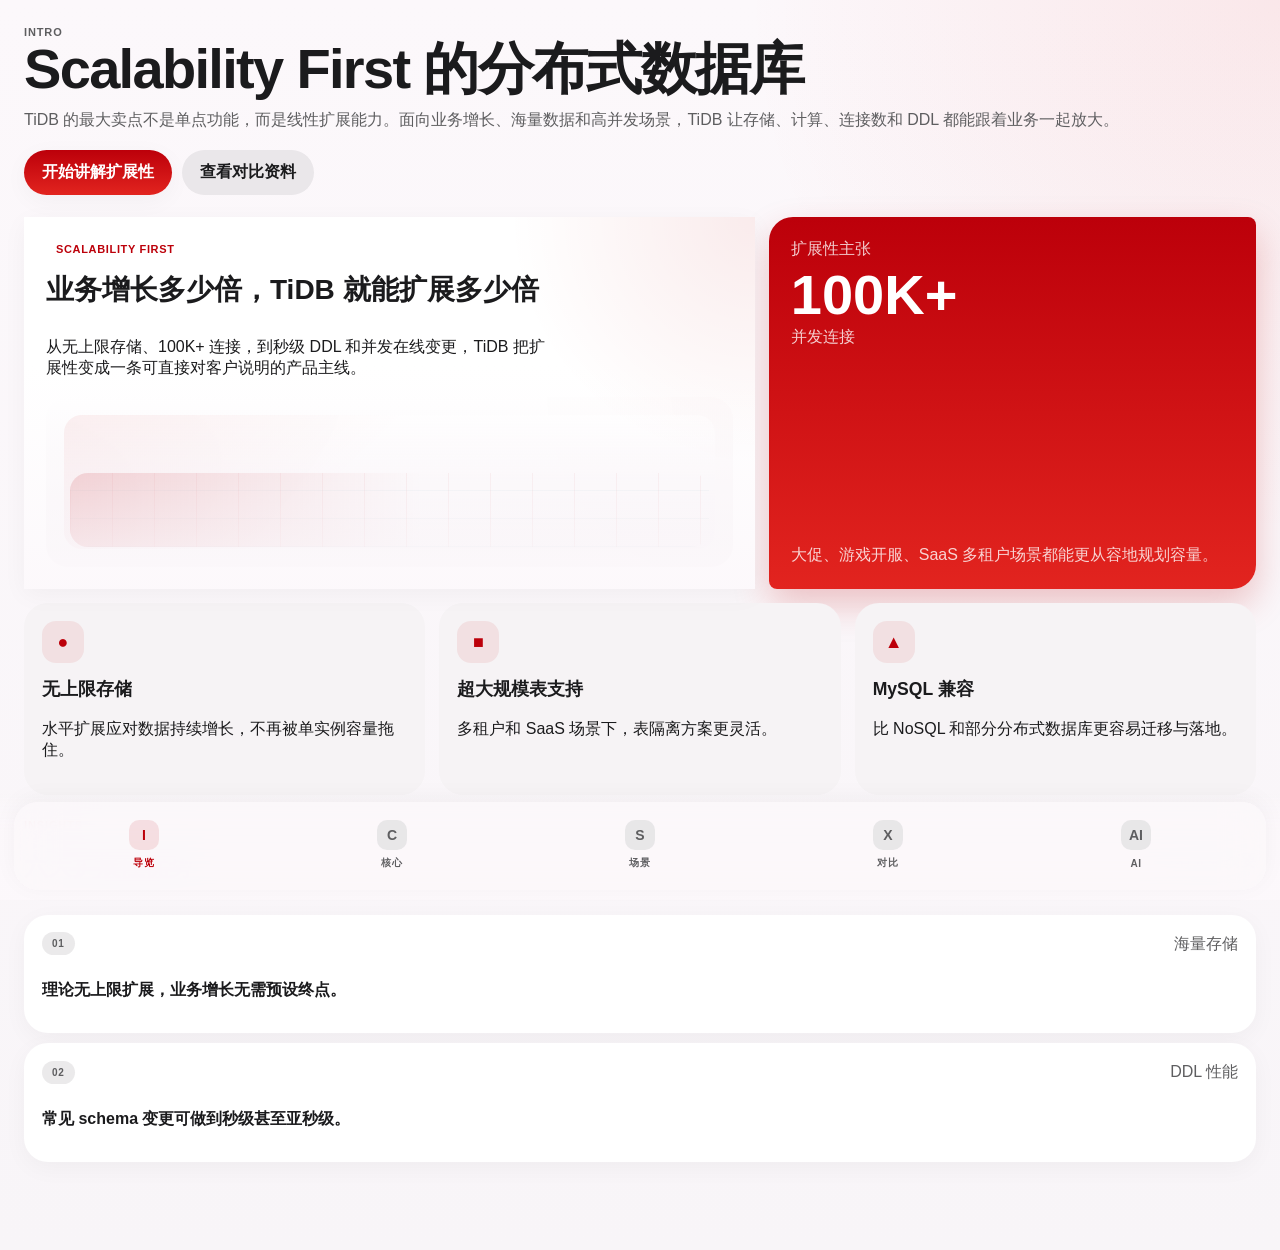
==== commit 09ba51fb: "Refresh TiDB Compass HTML with scalability story" ====
--- a/content/tidb-sales-kit.html
+++ b/content/tidb-sales-kit.html
@@ -832,111 +832,130 @@
         "zh-CN": {
           appName: "TiDB Compass",
           reviewer: "Digital Curator Mode",
+          ui: {
+            scenarioMapping: "场景映射",
+            competitiveRanking: "竞争定位",
+            fit: "适配"
+          },
           tabs: ["导览", "核心", "场景", "对比", "AI"],
           intro: {
             eyebrow: "Intro",
-            title: "下一代分布式数据库架构",
-            accent: "数据库",
+            title: "Scalability First 的分布式数据库",
+            accent: "扩展性",
             body:
-              "TiDB 是开源、云原生的分布式 SQL 数据库，兼顾 HTAP、弹性扩展与高可用，适合面向增长和现代化升级的关键业务。",
-            primary: "开始讲解",
-            secondary: "查看文档",
-            innovation: "创新能力",
-            featureTitle: "弹性扩展",
+              "TiDB 的最大卖点不是单点功能，而是线性扩展能力。面向业务增长、海量数据和高并发场景，TiDB 让存储、计算、连接数和 DDL 都能跟着业务一起放大。",
+            primary: "开始讲解扩展性",
+            secondary: "查看对比资料",
+            innovation: "Scalability First",
+            featureTitle: "业务增长多少倍，TiDB 就能扩展多少倍",
             featureBody:
-              "计算与存储可以独立扩展，业务增长时不必依赖停机扩容或复杂的分片治理。",
-            leafLabel: "核心可靠性",
-            leafValue: "99.99",
-            leafUnit: "% 可用性",
-            leafBody: "面向企业级核心负载的连续服务能力。",
+              "从无上限存储、100K+ 连接，到秒级 DDL 和并发在线变更，TiDB 把扩展性变成一条可直接对客户说明的产品主线。",
+            leafLabel: "扩展性主张",
+            leafValue: "100K+",
+            leafUnit: "并发连接",
+            leafBody: "大促、游戏开服、SaaS 多租户场景都能更从容地规划容量。",
             cards: [
-              ["企业安全", "细粒度权限、加密与合规能力内建在平台中。", "shield"],
-              ["标准 SQL", "兼容 MySQL 协议，迁移常常从连接串切换开始。", "database"],
-              ["云原生", "适合 Kubernetes 与多云部署的现代化平台架构。", "cloud"]
+              ["无上限存储", "水平扩展应对数据持续增长，不再被单实例容量拖住。", "shield"],
+              ["超大规模表支持", "多租户和 SaaS 场景下，表隔离方案更灵活。", "database"],
+              ["MySQL 兼容", "比 NoSQL 和部分分布式数据库更容易迁移与落地。", "cloud"]
             ],
-            insightsTitle: "最新能力",
-            insightsLink: "查看归档",
+            insightsTitle: "六大扩展性优势",
+            insightsLink: "查看完整摘要",
             insights: [
-              ["New", "HTAP 性能", "TiFlash 7.0：让实时分析更贴近业务动作。"],
-              ["Stable", "存储层", "TiKV 优化：P99 延迟进一步下降。"]
+              ["01", "海量存储", "理论无上限扩展，业务增长无需预设终点。"],
+              ["02", "DDL 性能", "常见 schema 变更可做到秒级甚至亚秒级。"]
             ]
           },
           core: {
             eyebrow: "Core Ecosystem",
-            title: "核心能力底座",
+            title: "六大扩展性能力底座",
             body:
-              "TiDB 的架构核心围绕分布式 SQL、事务一致性、HTAP 与云原生治理展开，适合作为统一的数据平台能力层。",
-            heroTitle: "分布式 SQL 存储",
+              "这不是单点 benchmark，而是一套能持续支撑增长的扩展体系。TiDB 把容量、表规模、连接数、DDL 和备份恢复统一进同一平台能力层。",
+            heroTitle: "从容量到 DDL，扩展性是完整体系",
             heroBody:
-              "TiKV 提供强一致的事务型 KV 存储层，可横向扩展到大规模节点，并保持统一的数据语义。",
+              "相比只在单一维度领先的方案，TiDB 的优势在于多个关键维度同时扩展，让技术团队不必在性能、灵活性和运维复杂度之间做交换。",
             stats: [
-              ["OLTP 延迟", "1ms"],
-              ["OLAP 吞吐", "10GB/s"]
+              ["连接能力", "100K+"],
+              ["索引创建", "5.53M/s"]
             ],
             cards: [
-              ["HTAP 引擎", "通过 TiFlash 在业务数据上做实时分析，无需额外 ETL。", "storage"],
-              ["Cloud Native", "借助 TiDB Operator 在 Kubernetes 上自动化运维。", "cloud"],
-              ["强一致", "Multi-Raft 架构帮助关键业务实现 RPO=0。", "shield"],
-              ["自动扩缩容", "按负载动态调度资源，降低人工干预。", "bolt"]
+              ["无上限存储", "应对海量数据增长，避免受单实例上限约束。", "storage"],
+              ["海量表支持", "适合多租户和 SaaS 的表隔离与持续扩展。", "cloud"],
+              ["秒级 DDL", "Drop、Alter、索引创建速度更适合快速迭代。", "shield"],
+              ["并发在线 DDL", "多团队并行改 schema，也尽量不干扰生产负载。", "bolt"]
             ],
-            toolingTitle: "生态工具链",
+            toolingTitle: "扩展性补充优势",
             tooling: [
-              ["TiCDC", "支持下游系统的增量复制。"],
-              ["Dumpling", "适合大规模逻辑导出场景。"],
-              ["Lightning", "帮助快速导入海量数据。"],
-              ["BR Tool", "提供分布式备份恢复能力。"]
+              ["大规模备份恢复", "面向 TB 到更大规模的数据保护与业务连续性。"],
+              ["SQL 兼容性", "对比部分 NoSQL 或专有分布式数据库，迁移成本更低。"],
+              ["弹性伸缩", "计算与存储按需扩展，峰值场景更好规划。"],
+              ["架构简化", "减少分库分表和多账户治理带来的长期复杂度。"]
             ]
           },
           scenarios: {
             eyebrow: "Solutions Ecosystem",
-            title: "行业与场景中心",
+            title: "客户场景映射",
             body:
-              "把 TiDB 讲成业务方案，而不只是数据库功能。围绕关键行业、高峰扩展、实时分析和数据主权组织讲法。",
-            fintechBadge: "FinTech",
-            fintechTitle: "金融交易与资产管理",
+              "把扩展性翻译成客户能直接理解的价值。不同客户关心的不是同一条指标，而是增长、并发、备份、合规和演进速度。",
+            fintechBadge: "Scalability Fit",
+            fintechTitle: "谁最容易被这套故事打动",
             fintechBody:
-              "适合全球交易系统的低延迟事务处理、强一致性要求与连续服务能力。",
-            fintechAction: "查看架构",
-            analyticsTitle: "实时分析",
-            analyticsBody: "在交易数据上直接获得实时经营分析，不再依赖长链路 ETL。",
-            analyticsMetric: "99.99",
-            analyticsMetricLabel: "Uptime SLA",
-            logTitle: "大规模日志分析",
-            logBody: "面向海量日志的索引与查询，支持更快的排障与运营洞察。",
-            sovereigntyTitle: "多云数据主权",
+              "SaaS、电商、游戏、金融、IoT 与日志场景，都可以从扩展性切入，而不是先陷入底层架构细节。",
+            fintechAction: "查看典型客户",
+            analyticsTitle: "SaaS / 多租户",
+            analyticsBody: "重点讲海量表支持、租户隔离灵活性，以及长期架构简化。",
+            analyticsMetric: "10000+",
+            analyticsMetricLabel: "表规模思路",
+            logTitle: "电商 / 高并发",
+            logBody: "重点讲 100K+ 连接与秒级 DDL，帮助团队同时应对大促和快速迭代。",
+            sovereigntyTitle: "金融 / 游戏 / IoT",
             sovereigntyBody:
-              "在跨区域和多云环境中维持统一访问、合规边界与业务连续性。",
+              "金融看大规模与备份恢复，游戏看索引与开服扩张，IoT 看弹性伸缩与 SQL 兼容。",
             sovereigntyStats: [
-              ["覆盖区域", "24+"],
-              ["典型延迟", "<10ms"]
+              ["推荐行业", "5 类"],
+              ["核心价值", "增长无忧"]
             ],
-            ctaTitle: "准备优化你的基础架构？",
-            ctaBody: "从一个关键 workload 开始验证，再逐步扩大 TiDB 的覆盖范围。",
-            ctaPrimary: "预约演示",
-            ctaSecondary: "下载白皮书"
+            ctaTitle: "客户聊到增长、并发或 schema 变更时，就该切 TiDB",
+            ctaBody: "建议从一个已经感受到扩展瓶颈的 workload 开始，用扩展性价值带动后续架构评估和 PoC。",
+            ctaPrimary: "开始客户映射",
+            ctaSecondary: "查看 PoC 线索",
+            mapCards: [
+              ["SaaS 厂商", "多租户表隔离、数据量增长快", "海量表支持 + 无上限存储"],
+              ["电商平台", "大促高并发、快速迭代", "100K+ 连接 + 秒级 DDL"],
+              ["游戏公司", "开服合服、索引与备份压力", "快速索引创建 + 大规模备份恢复"],
+              ["金融客户", "数据量大、合规要求高", "水平扩展 + 完整备份能力"],
+              ["IoT / 日志", "写入量大、查询复杂", "弹性伸缩 + SQL 兼容性"]
+            ]
           },
           compare: {
             eyebrow: "Architecture Rivalry",
-            title: "竞争对比",
+            title: "扩展性竞争定位",
             body:
-              "从架构路径、扩展模式和总拥有成本三条主线切入，帮助销售在客户面前快速建立差异化。",
-            heroTitle: "Shared-Nothing vs. Cloud-Native",
+              "和客户聊 TiDB 时，不必一次把所有数据库讲完。先抓住扩展性维度：容量、表数、连接数、DDL 和备份恢复。",
+            heroTitle: "TiDB 在扩展性上不是单点领先，而是全维度更均衡",
             heroBody:
-              "TiDB 的计算存储分离和云原生扩展方式，在峰值扩容与长期运维上通常更具成本效率。",
-            statA: ["0ms", "读取抖动"],
-            statB: ["99.999%", "可用性目标"],
-            leafValue: "3.2x",
-            leafTitle: "更快吞吐",
-            leafBody: "复杂分析查询下对比传统 NewSQL 的参考结果。",
+              "面对 Aurora、Spanner、DynamoDB、CRDB 等方案，TiDB 更适合讲成一套兼顾容量、连接能力、DDL 效率和迁移友好度的增长平台。",
+            statA: ["6 项", "扩展优势"],
+            statB: ["100K+", "连接支持"],
+            leafValue: "秒级",
+            leafTitle: "DDL 体验",
+            leafBody: "常见 schema 变更可更快完成，帮助业务连续迭代。",
             tableHeaders: ["能力项", "TiDB", "传统 NewSQL", "Legacy RDBMS"],
             rows: [
-              ["自动扩展", "即时扩展", "人工分区", "主要依赖副本"],
-              ["HTAP", "原生 TiFlash", "有限支持", "通常依赖 ETL"],
-              ["事务一致性", "外部一致快照", "Serializable", "传统 MVCC"]
+              ["存储容量", "理论无上限", "通常有实例或平台约束", "主要依赖单实例升级"],
+              ["表规模", "更适合多租户扩展", "常受配置或单节点资源影响", "治理复杂度持续上升"],
+              ["连接数", "100K+ 连接支持", "常需要更谨慎的容量规划", "连接瓶颈更早出现"]
             ],
-            insightTitle: "TCO 优势",
+            insightTitle: "竞争定位一句话",
             insightBody:
-              "从分库分表 MySQL 迁移后，3 年期总拥有成本可显著下降，尤其体现在运维与扩容效率上。"
+              "TiDB 是少数能把存储、计算、连接数、DDL 性能和迁移友好度放进同一条扩展性叙事里的分布式数据库。",
+            ranking: [
+              "存储容量：TiDB ≥ Spanner > Aurora > CRDB > DynamoDB",
+              "表数量：TiDB > CRDB ≥ Spanner > DynamoDB",
+              "连接数：TiDB ≥ Aurora > CRDB > Spanner",
+              "DDL 性能：TiDB >> CRDB > Aurora > Spanner",
+              "备份恢复：TiDB ≥ CRDB > DynamoDB > Spanner"
+            ]
           },
           ai: {
             eyebrow: "Intelligence Layer",
@@ -969,111 +988,130 @@
         "en-US": {
           appName: "TiDB Compass",
           reviewer: "Digital Curator Mode",
+          ui: {
+            scenarioMapping: "Scenario Mapping",
+            competitiveRanking: "Competitive Ranking",
+            fit: "Fit"
+          },
           tabs: ["Intro", "Core", "Scenarios", "Compare", "AI"],
           intro: {
             eyebrow: "Intro",
-            title: "The Next Generation Distributed Database",
-            accent: "Database",
+            title: "A Distributed Database Built with Scalability First",
+            accent: "Scalability",
             body:
-              "TiDB is an open-source, cloud-native distributed SQL database built for HTAP, elastic scale, and high availability in modern business-critical workloads.",
-            primary: "Start Exploring",
-            secondary: "View Docs",
-            innovation: "Innovation",
-            featureTitle: "Elastic Scalability",
+              "TiDB’s biggest story is not a single feature. It is linear scalability across storage, compute, connections, and schema change velocity for modern growth-stage systems.",
+            primary: "Start the Scalability Story",
+            secondary: "View Compare Notes",
+            innovation: "Scalability First",
+            featureTitle: "If the business scales up, TiDB scales with it",
             featureBody:
-              "Scale compute and storage independently as demand grows, without relying on downtime or heavy sharding governance.",
-            leafLabel: "Core Reliability",
-            leafValue: "99.99",
-            leafUnit: "% Uptime",
-            leafBody: "Continuity for enterprise-grade mission-critical systems.",
+              "From practically unlimited storage and 100K+ connections to second-level DDL and concurrent online schema change, TiDB turns scalability into a customer-ready story.",
+            leafLabel: "Scalability Claim",
+            leafValue: "100K+",
+            leafUnit: "Connections",
+            leafBody: "A stronger fit for traffic spikes, launch events, and multi-tenant workloads.",
             cards: [
-              ["Enterprise Security", "Fine-grained access control, encryption, and compliance-ready platform controls.", "shield"],
-              ["Standard SQL", "MySQL protocol compatibility keeps migration friction low for most teams.", "database"],
-              ["Cloud Native", "Built for Kubernetes and multi-cloud deployment flexibility.", "cloud"]
+              ["Practically Unlimited Storage", "Keep growing without planning around a hard single-instance ceiling.", "shield"],
+              ["Large Table Count", "A cleaner option for SaaS and tenant isolation at scale.", "database"],
+              ["MySQL Compatibility", "Lower migration friction than many NoSQL or proprietary distributed options.", "cloud"]
             ],
-            insightsTitle: "Latest Capabilities",
-            insightsLink: "View Archive",
+            insightsTitle: "Six Scalability Advantages",
+            insightsLink: "Open Full Summary",
             insights: [
-              ["New", "HTAP Performance", "TiFlash 7.0 brings real-time analytics closer to operational action."],
-              ["Stable", "Storage Layer", "TiKV optimizations continue to improve P99 latency."]
+              ["01", "Massive Storage", "Scale without an artificial endpoint for data growth."],
+              ["02", "DDL Performance", "Common schema changes can complete in seconds or even sub-seconds."]
             ]
           },
           core: {
             eyebrow: "Core Ecosystem",
-            title: "Architectural Backbone",
+            title: "The Six-Part Scalability Backbone",
             body:
-              "TiDB’s core story is built on distributed SQL, transactional consistency, HTAP, and cloud-native operations as one coherent platform layer.",
-            heroTitle: "Distributed SQL Storage",
+              "This is not one benchmark win. It is a full scalability system that spans capacity, table count, connection volume, DDL speed, and backup recovery in one platform.",
+            heroTitle: "Scalability as a complete system",
             heroBody:
-              "TiKV provides the strongly consistent transactional KV layer that scales horizontally while preserving a unified SQL experience.",
+              "TiDB’s advantage is not limited to one metric. It gives teams more room to grow without trading off flexibility, speed of change, and operational simplicity.",
             stats: [
-              ["OLTP Latency", "1ms"],
-              ["OLAP Throughput", "10GB/s"]
+              ["Connection Support", "100K+"],
+              ["Index Build Rate", "5.53M/s"]
             ],
             cards: [
-              ["HTAP Engine", "Use TiFlash for real-time analytics on operational data without extra ETL.", "storage"],
-              ["Cloud Native", "Operate with TiDB Operator and Kubernetes-native orchestration.", "cloud"],
-              ["Strong Consistency", "Multi-Raft helps critical systems target RPO=0.", "shield"],
-              ["Auto Scaling", "Balance resources dynamically across the cluster.", "bolt"]
+              ["Unlimited-Scale Storage", "Handle fast data growth without hard instance ceilings.", "storage"],
+              ["Large Table Support", "A better fit for SaaS and tenant-heavy data models.", "cloud"],
+              ["Second-Level DDL", "Move schema changes faster during product iteration.", "shield"],
+              ["Concurrent Online DDL", "Run schema work in parallel with less production disruption.", "bolt"]
             ],
-            toolingTitle: "Ecosystem Tooling",
+            toolingTitle: "Supporting Scale Advantages",
             tooling: [
-              ["TiCDC", "Incremental replication for downstream systems."],
-              ["Dumpling", "Logical export for large dataset migration."],
-              ["Lightning", "High-speed import for bulk data onboarding."],
-              ["BR Tool", "Distributed backup and restore for enterprise safety."]
+              ["Large-Scale Backup & Restore", "Protect business continuity even at TB-scale and beyond."],
+              ["SQL Compatibility", "Easier migration path than many NoSQL or closed distributed systems."],
+              ["Elastic Expansion", "Scale compute and storage when the workload changes."],
+              ["Architecture Simplification", "Reduce the long-term overhead of sharding-heavy designs."]
             ]
           },
           scenarios: {
             eyebrow: "Solutions Ecosystem",
-            title: "Enterprise Solutions",
+            title: "Customer Scenario Mapping",
             body:
-              "Frame TiDB as a business solution, not just a database feature set. Organize the story around industry pressure, operational insight, and data sovereignty.",
-            fintechBadge: "FinTech",
-            fintechTitle: "Financial Trading & Asset Management",
+              "Translate scalability into customer language. Different accounts do not buy the same metric; they buy growth safety, concurrency headroom, backup confidence, and faster schema evolution.",
+            fintechBadge: "Scalability Fit",
+            fintechTitle: "Who responds fastest to this story",
             fintechBody:
-              "A strong fit for low-latency transactions, ACID guarantees, and operational continuity in global exchange systems.",
-            fintechAction: "Explore Architecture",
-            analyticsTitle: "Real-time Analytics",
-            analyticsBody: "Turn operational data into insight without long ETL chains.",
-            analyticsMetric: "99.99",
-            analyticsMetricLabel: "Uptime SLA",
-            logTitle: "Large Scale Log Analysis",
-            logBody: "Index and query massive log workloads with faster troubleshooting and response.",
-            sovereigntyTitle: "Multi-Cloud Data Sovereignty",
+              "SaaS, ecommerce, gaming, financial services, IoT, and log-heavy platforms can all start with scalability before diving into architecture details.",
+            fintechAction: "View Customer Types",
+            analyticsTitle: "SaaS / Multi-Tenant",
+            analyticsBody: "Lead with large table support, flexible tenant isolation, and simpler long-term architecture.",
+            analyticsMetric: "10000+",
+            analyticsMetricLabel: "Table-scale mindset",
+            logTitle: "Ecommerce / High Concurrency",
+            logBody: "Lead with 100K+ connections and second-level DDL for peak traffic and fast iteration.",
+            sovereigntyTitle: "Finance / Gaming / IoT",
             sovereigntyBody:
-              "Maintain unified access, compliance boundaries, and continuity across regions and cloud providers.",
+              "Finance values backup and scale, gaming values indexing and launch bursts, and IoT values elasticity plus SQL compatibility.",
             sovereigntyStats: [
-              ["Regions", "24+"],
-              ["Latency", "<10ms"]
+              ["Best-fit verticals", "5"],
+              ["Core promise", "Growth without fear"]
             ],
-            ctaTitle: "Ready to optimize your infrastructure?",
-            ctaBody: "Start with one workload where growth or complexity is already visible, then expand from proof.",
-            ctaPrimary: "Schedule Demo",
-            ctaSecondary: "White Paper"
+            ctaTitle: "When customers mention growth, concurrency, or schema friction, switch to TiDB",
+            ctaBody: "Start with one workload that already feels the scaling pressure, then use that proof point to expand the conversation.",
+            ctaPrimary: "Start Mapping",
+            ctaSecondary: "View PoC Triggers",
+            mapCards: [
+              ["SaaS Vendors", "Tenant isolation and rapidly growing data", "Large table support + practically unlimited storage"],
+              ["Ecommerce Platforms", "Peak events and fast release cycles", "100K+ connections + second-level DDL"],
+              ["Gaming Companies", "Launch merges and backup pressure", "Fast index build + large-scale backup recovery"],
+              ["Financial Services", "Massive data and compliance expectations", "Horizontal scale + stronger recovery posture"],
+              ["IoT / Logging", "Heavy ingestion and complex queries", "Elastic scale + SQL compatibility"]
+            ]
           },
           compare: {
             eyebrow: "Architecture Rivalry",
-            title: "Competitive Compare",
+            title: "Scalability Positioning",
             body:
-              "Lead with architecture path, scaling behavior, and TCO so sales teams can create a faster differentiation story in customer conversations.",
-            heroTitle: "Shared-Nothing vs. Cloud-Native",
+              "Do not compare every database at once. Start with the scalability dimensions that matter most: storage, table count, connection capacity, DDL velocity, and backup recovery.",
+            heroTitle: "TiDB is not just strong at one metric. It scales across the whole growth path",
             heroBody:
-              "Compute-storage separation and cloud-native expansion often make TiDB more efficient during peak scaling and long-term operations.",
-            statA: ["0ms", "Read Jitter"],
-            statB: ["99.999%", "Availability SLI"],
-            leafValue: "3.2x",
-            leafTitle: "Faster Throughput",
-            leafBody: "Reference result on complex analytical workloads versus traditional NewSQL paths.",
+              "Against Aurora, Spanner, DynamoDB, and CRDB, TiDB is easier to frame as one platform balancing capacity, connection scale, DDL speed, and migration friendliness.",
+            statA: ["6", "Scale advantages"],
+            statB: ["100K+", "Connections"],
+            leafValue: "Seconds",
+            leafTitle: "DDL Experience",
+            leafBody: "Common schema changes can finish fast enough to support continuous product change.",
             tableHeaders: ["Capability", "TiDB", "Traditional NewSQL", "Legacy RDBMS"],
             rows: [
-              ["Auto Scaling", "Instant", "Manual partitioning", "Replica-led scaling"],
-              ["HTAP", "Native TiFlash", "Limited support", "Usually ETL-based"],
-              ["Consistency", "External snapshot", "Serializable", "Traditional MVCC"]
+              ["Storage Capacity", "Practically unlimited", "Often bounded by instance or service shape", "Mostly scale-up first"],
+              ["Table Scale", "Stronger fit for tenant-heavy models", "Often constrained by config or node resources", "Governance grows complex"],
+              ["Connections", "100K+ supported", "Usually needs tighter sizing discipline", "Connection ceilings appear earlier"]
             ],
-            insightTitle: "TCO Advantage",
+            insightTitle: "Positioning in one sentence",
             insightBody:
-              "Migrating from legacy sharded MySQL can materially lower three-year ownership cost, especially in operations and scale events."
+              "TiDB is one of the few distributed databases that can tell a unified story across storage, compute, connections, DDL performance, and migration practicality.",
+            ranking: [
+              "Storage: TiDB ≥ Spanner > Aurora > CRDB > DynamoDB",
+              "Table count: TiDB > CRDB ≥ Spanner > DynamoDB",
+              "Connections: TiDB ≥ Aurora > CRDB > Spanner",
+              "DDL speed: TiDB >> CRDB > Aurora > Spanner",
+              "Backup & restore: TiDB ≥ CRDB > DynamoDB > Spanner"
+            ]
           },
           ai: {
             eyebrow: "Intelligence Layer",
@@ -1109,6 +1147,11 @@
         ...messages["en-US"],
         appName: "TiDB Compass",
         reviewer: "Digital Curator Mode",
+        ui: {
+          scenarioMapping: "シナリオマッピング",
+          competitiveRanking: "競争ポジション",
+          fit: "適合"
+        },
         tabs: ["イントロ", "コア", "シナリオ", "比較", "AI"],
         intro: {
           eyebrow: "Intro",
@@ -1166,54 +1209,68 @@
         },
         scenarios: {
           eyebrow: "Solutions Ecosystem",
-          title: "業界ソリューション",
+          title: "顧客シナリオマッピング",
           body:
-            "単なる機能説明ではなく、業界課題、運用分析、データ主権の観点から TiDB を説明します。",
-          fintechBadge: "FinTech",
-          fintechTitle: "金融取引と資産管理",
+            "拡張性を顧客の言葉に翻訳して伝えるためのページです。顧客が買うのは単なる指標ではなく、成長余地、同時接続、バックアップ安心感、そして schema 変更の速さです。",
+          fintechBadge: "Scalability Fit",
+          fintechTitle: "この話に最も反応しやすい顧客",
           fintechBody:
-            "低遅延取引、ACID、一貫したサービス継続性が求められるグローバル取引基盤に適しています。",
-          fintechAction: "アーキテクチャを見る",
-          analyticsTitle: "リアルタイム分析",
-          analyticsBody: "長い ETL チェーンを待たずに運用データを分析へつなげます。",
-          analyticsMetric: "99.99",
-          analyticsMetricLabel: "Uptime SLA",
-          logTitle: "大規模ログ分析",
-          logBody: "膨大なログを高速に検索し、障害対応と運用判断を支援します。",
-          sovereigntyTitle: "マルチクラウドデータ主権",
+            "SaaS、EC、ゲーム、金融、IoT、ログ系プラットフォームは、アーキテクチャ詳細より先に拡張性の話から入りやすい顧客です。",
+          fintechAction: "顧客タイプを見る",
+          analyticsTitle: "SaaS / マルチテナント",
+          analyticsBody: "大量テーブル、柔軟なテナント分離、長期的な構成簡素化を中心に話します。",
+          analyticsMetric: "10000+",
+          analyticsMetricLabel: "テーブル規模の発想",
+          logTitle: "EC / 高同時接続",
+          logBody: "100K+ 接続と秒級 DDL を中心に、大規模トラフィックと高速リリースを両立できる点を伝えます。",
+          sovereigntyTitle: "金融 / ゲーム / IoT",
           sovereigntyBody:
-            "地域やクラウドを跨いでも、一貫したアクセス、コンプライアンス、継続性を保ちます。",
+            "金融はバックアップと拡張、ゲームは索引とローンチ、IoT は弾性と SQL 互換性が刺さります。",
           sovereigntyStats: [
-            ["リージョン", "24+"],
-            ["遅延", "<10ms"]
+            ["適合業種", "5"],
+            ["主メッセージ", "成長を止めない"]
           ],
-          ctaTitle: "インフラ最適化を始めますか？",
-          ctaBody: "成長や複雑性が見え始めた workload から小さく検証し、そこから広げます。",
-          ctaPrimary: "デモを予約",
-          ctaSecondary: "ホワイトペーパー"
+          ctaTitle: "成長、同時接続、schema 変更の摩擦が出たら TiDB の出番です",
+          ctaBody: "すでに拡張圧力が見えている workload から始めると、PoC と後続提案につなげやすくなります。",
+          ctaPrimary: "マッピングを始める",
+          ctaSecondary: "PoC の糸口を見る",
+          mapCards: [
+            ["SaaS 事業者", "テナント分離と急速なデータ増加", "大量テーブル + 実質無制限ストレージ"],
+            ["EC プラットフォーム", "大促の高同時接続と高速リリース", "100K+ 接続 + 秒級 DDL"],
+            ["ゲーム会社", "開服・統合・バックアップ負荷", "高速索引作成 + 大規模バックアップ復旧"],
+            ["金融顧客", "大規模データと高いコンプライアンス要件", "水平拡張 + 強い復旧力"],
+            ["IoT / ログ", "大量書き込みと複雑クエリ", "弾性拡張 + SQL 互換性"]
+          ]
         },
         compare: {
           eyebrow: "Architecture Rivalry",
-          title: "競争比較",
+          title: "拡張性ポジショニング",
           body:
-            "アーキテクチャ、拡張方式、TCO から説明を始めることで、顧客との会話で差別化を作りやすくします。",
-          heroTitle: "Shared-Nothing vs. Cloud-Native",
+            "すべての DB を一度に比較する必要はありません。まずは容量、表数、接続数、DDL 速度、バックアップという拡張性の軸から入ります。",
+          heroTitle: "TiDB は単一指標ではなく、成長全体を支える拡張性を持つ",
           heroBody:
-            "計算とストレージの分離、そしてクラウドネイティブな拡張により、ピーク時と長期運用の両方で効率を出しやすくなります。",
-          statA: ["0ms", "読み取り揺らぎ"],
-          statB: ["99.999%", "可用性指標"],
-          leafValue: "3.2x",
-          leafTitle: "高いスループット",
-          leafBody: "複雑分析ワークロードにおける参考比較値です。",
+            "Aurora、Spanner、DynamoDB、CRDB と比べても、TiDB は容量、接続数、DDL 速度、移行しやすさを 1 つのストーリーとして説明しやすいのが強みです。",
+          statA: ["6", "拡張優位"],
+          statB: ["100K+", "接続数"],
+          leafValue: "秒級",
+          leafTitle: "DDL 体験",
+          leafBody: "schema 変更を素早く終え、製品開発の速度を落としにくくします。",
           tableHeaders: ["能力項目", "TiDB", "Traditional NewSQL", "Legacy RDBMS"],
           rows: [
-            ["自動拡張", "即時", "手動分割", "レプリカ中心"],
-            ["HTAP", "Native TiFlash", "限定的", "通常は ETL"],
-            ["整合性", "外部一貫スナップショット", "Serializable", "Traditional MVCC"]
+            ["ストレージ容量", "実質無制限", "サービスや構成に制約が出やすい", "まずは scale-up に依存"],
+            ["表規模", "マルチテナントに強い", "構成やノード資源の制約を受けやすい", "運用複雑度が増え続ける"],
+            ["接続数", "100K+ を支援", "より厳密な容量設計が必要", "上限が早く見えやすい"]
           ],
-          insightTitle: "TCO 優位性",
+          insightTitle: "一言での競争定位",
           insightBody:
-            "分庫分表した MySQL からの移行では、特に運用と拡張イベントで 3 年 TCO を下げやすくなります。"
+            "TiDB は、ストレージ、計算、接続数、DDL 性能、移行現実性を同じ拡張性ストーリーで語れる数少ない分散データベースです。",
+          ranking: [
+            "ストレージ容量：TiDB ≥ Spanner > Aurora > CRDB > DynamoDB",
+            "表数：TiDB > CRDB ≥ Spanner > DynamoDB",
+            "接続数：TiDB ≥ Aurora > CRDB > Spanner",
+            "DDL 性能：TiDB >> CRDB > Aurora > Spanner",
+            "バックアップ復旧：TiDB ≥ CRDB > DynamoDB > Spanner"
+          ]
         },
         ai: {
           eyebrow: "Intelligence Layer",
@@ -1248,6 +1305,11 @@
         ...messages["en-US"],
         appName: "TiDB Compass",
         reviewer: "Modo Curadoria Digital",
+        ui: {
+          scenarioMapping: "Mapeamento",
+          competitiveRanking: "Ranking competitivo",
+          fit: "Fit"
+        },
         tabs: ["Intro", "Core", "Cenários", "Comparar", "AI"],
         intro: {
           eyebrow: "Intro",
@@ -1305,54 +1367,68 @@
         },
         scenarios: {
           eyebrow: "Ecossistema de Soluções",
-          title: "Cenários empresariais",
+          title: "Mapeamento de cenários de clientes",
           body:
-            "Posicione o TiDB como solução de negócio, e não apenas como conjunto de funções de banco de dados.",
-          fintechBadge: "FinTech",
-          fintechTitle: "Trading financeiro e gestão de ativos",
+            "Traduza escalabilidade para a linguagem do cliente. O que cada conta compra não é só um número, mas margem para crescer, folga de concorrência, confiança em backup e agilidade de schema.",
+          fintechBadge: "Scalability Fit",
+          fintechTitle: "Quem responde mais rápido a essa história",
           fintechBody:
-            "Boa aderência para transações de baixa latência, consistência ACID e continuidade operacional em ambientes globais.",
-          fintechAction: "Ver arquitetura",
-          analyticsTitle: "Análise em tempo real",
-          analyticsBody: "Transforme dados operacionais em insight sem cadeias longas de ETL.",
-          analyticsMetric: "99.99",
-          analyticsMetricLabel: "SLA de uptime",
-          logTitle: "Análise massiva de logs",
-          logBody: "Indexe e consulte grandes volumes de logs com troubleshooting mais rápido.",
-          sovereigntyTitle: "Soberania de dados em multi-cloud",
+            "SaaS, ecommerce, games, finanças, IoT e plataformas de logs costumam entrar bem pela narrativa de escalabilidade antes da discussão arquitetural profunda.",
+          fintechAction: "Ver tipos de cliente",
+          analyticsTitle: "SaaS / Multi-tenant",
+          analyticsBody: "Abra com suporte a muitas tabelas, isolamento flexível de tenants e arquitetura mais simples no longo prazo.",
+          analyticsMetric: "10000+",
+          analyticsMetricLabel: "Mentalidade de escala",
+          logTitle: "Ecommerce / Alta concorrência",
+          logBody: "Abra com 100K+ conexões e DDL em segundos para suportar pico e iteração rápida.",
+          sovereigntyTitle: "Finanças / Games / IoT",
           sovereigntyBody:
-            "Mantenha acesso unificado, fronteiras de compliance e continuidade entre regiões e nuvens.",
+            "Finanças valorizam backup e escala, games valorizam índice e pico de lançamento, IoT valoriza elasticidade e compatibilidade SQL.",
           sovereigntyStats: [
-            ["Regiões", "24+"],
-            ["Latência", "<10ms"]
+            ["Verticais-chave", "5"],
+            ["Promessa central", "crescer sem travar"]
           ],
-          ctaTitle: "Pronto para otimizar sua infraestrutura?",
-          ctaBody: "Comece por um workload onde crescimento ou complexidade já estejam visíveis e amplie a partir da prova.",
-          ctaPrimary: "Agendar demo",
-          ctaSecondary: "White paper"
+          ctaTitle: "Quando o cliente fala de crescimento, concorrência ou schema, é hora de puxar TiDB",
+          ctaBody: "Comece por um workload que já sente pressão de escala e use essa prova para abrir PoC e avaliação mais ampla.",
+          ctaPrimary: "Começar mapeamento",
+          ctaSecondary: "Ver gatilhos de PoC",
+          mapCards: [
+            ["Fornecedores SaaS", "Isolamento de tenants e rápido crescimento de dados", "Muitas tabelas + armazenamento praticamente ilimitado"],
+            ["Plataformas de ecommerce", "Picos sazonais e releases rápidos", "100K+ conexões + DDL em segundos"],
+            ["Empresas de games", "Launches, merges e pressão de backup", "Índice rápido + recuperação em grande escala"],
+            ["Serviços financeiros", "Dados massivos e compliance forte", "Escala horizontal + postura melhor de recuperação"],
+            ["IoT / Logs", "Ingestão pesada e consultas complexas", "Escala elástica + compatibilidade SQL"]
+          ]
         },
         compare: {
           eyebrow: "Rivalidade Arquitetural",
-          title: "Comparativo competitivo",
+          title: "Posicionamento de escalabilidade",
           body:
-            "Comece por arquitetura, comportamento de escala e TCO para criar diferenciação mais rapidamente na conversa comercial.",
-          heroTitle: "Shared-Nothing vs. Cloud-Native",
+            "Não é preciso comparar todos os bancos de uma vez. Comece pelas dimensões de escala que importam mais: armazenamento, número de tabelas, conexões, velocidade de DDL e backup.",
+          heroTitle: "TiDB não é forte em um único indicador; ele escala ao longo de toda a jornada de crescimento",
           heroBody:
-            "A separação entre computação e armazenamento e a expansão cloud-native costumam tornar o TiDB mais eficiente em picos e na operação contínua.",
-          statA: ["0ms", "Jitter de leitura"],
-          statB: ["99.999%", "Meta de disponibilidade"],
-          leafValue: "3.2x",
-          leafTitle: "Mais throughput",
-          leafBody: "Resultado de referência em workloads analíticos complexos.",
+            "Contra Aurora, Spanner, DynamoDB e CRDB, o TiDB é mais fácil de posicionar como uma plataforma única que equilibra capacidade, conexões, DDL e migração viável.",
+          statA: ["6", "vantagens de escala"],
+          statB: ["100K+", "conexões"],
+          leafValue: "Segundos",
+          leafTitle: "Experiência DDL",
+          leafBody: "Mudanças comuns de schema podem terminar rápido o bastante para manter a velocidade do produto.",
           tableHeaders: ["Capacidade", "TiDB", "NewSQL tradicional", "RDBMS legado"],
           rows: [
-            ["Escala automática", "Instantânea", "Particionamento manual", "Escala por réplica"],
-            ["HTAP", "TiFlash nativo", "Suporte limitado", "Normalmente via ETL"],
-            ["Consistência", "Snapshot externo", "Serializable", "MVCC tradicional"]
+            ["Capacidade de armazenamento", "Praticamente ilimitada", "Geralmente limitada por formato de serviço", "Escala vertical primeiro"],
+            ["Escala de tabelas", "Melhor para modelos multi-tenant", "Mais sensível a configuração e recursos por nó", "Complexidade operacional cresce"],
+            ["Conexões", "100K+ suportadas", "Exige sizing mais rígido", "Tetos aparecem mais cedo"]
           ],
-          insightTitle: "Vantagem de TCO",
+          insightTitle: "Posicionamento em uma frase",
           insightBody:
-            "Migrar de MySQL shardeado pode reduzir de forma relevante o custo total de propriedade em três anos, principalmente em operação e expansão."
+            "TiDB é um dos poucos bancos distribuídos que consegue contar uma história única de escalabilidade cobrindo armazenamento, computação, conexões, DDL e praticidade de migração.",
+          ranking: [
+            "Armazenamento: TiDB ≥ Spanner > Aurora > CRDB > DynamoDB",
+            "Número de tabelas: TiDB > CRDB ≥ Spanner > DynamoDB",
+            "Conexões: TiDB ≥ Aurora > CRDB > Spanner",
+            "DDL: TiDB >> CRDB > Aurora > Spanner",
+            "Backup e restore: TiDB ≥ CRDB > DynamoDB > Spanner"
+          ]
         },
         ai: {
           eyebrow: "Camada de Inteligência",
@@ -1387,6 +1463,11 @@
         ...messages["en-US"],
         appName: "TiDB Compass",
         reviewer: "Modo Curaduría Digital",
+        ui: {
+          scenarioMapping: "Mapeo",
+          competitiveRanking: "Ranking competitivo",
+          fit: "Fit"
+        },
         tabs: ["Intro", "Core", "Escenarios", "Comparar", "AI"],
         intro: {
           eyebrow: "Intro",
@@ -1444,54 +1525,68 @@
         },
         scenarios: {
           eyebrow: "Ecosistema de Soluciones",
-          title: "Escenarios empresariales",
+          title: "Mapeo de escenarios de cliente",
           body:
-            "Presenta TiDB como una solución de negocio, no solo como una lista de funciones de base de datos.",
-          fintechBadge: "FinTech",
-          fintechTitle: "Trading financiero y gestión de activos",
+            "Traduce la escalabilidad al lenguaje del cliente. Lo que cada cuenta compra no es solo una métrica, sino margen para crecer, holgura de concurrencia, confianza en backup y velocidad de cambio de schema.",
+          fintechBadge: "Scalability Fit",
+          fintechTitle: "Quién responde mejor a esta historia",
           fintechBody:
-            "Buen encaje para transacciones de baja latencia, consistencia ACID y continuidad operativa en entornos globales.",
-          fintechAction: "Ver arquitectura",
-          analyticsTitle: "Analítica en tiempo real",
-          analyticsBody: "Convierte datos operativos en insight sin largas cadenas ETL.",
-          analyticsMetric: "99.99",
-          analyticsMetricLabel: "SLA de uptime",
-          logTitle: "Análisis masivo de logs",
-          logBody: "Indexa y consulta grandes volúmenes de logs con troubleshooting más rápido.",
-          sovereigntyTitle: "Soberanía de datos multi-cloud",
+            "SaaS, ecommerce, gaming, finanzas, IoT y plataformas de logs suelen entrar mejor por la narrativa de escalabilidad antes de bajar a detalle arquitectónico.",
+          fintechAction: "Ver tipos de cliente",
+          analyticsTitle: "SaaS / Multi-tenant",
+          analyticsBody: "Empieza con soporte para muchas tablas, aislamiento flexible de tenants y simplificación arquitectónica a largo plazo.",
+          analyticsMetric: "10000+",
+          analyticsMetricLabel: "Mentalidad de escala",
+          logTitle: "Ecommerce / Alta concurrencia",
+          logBody: "Empieza con 100K+ conexiones y DDL en segundos para soportar picos y releases rápidos.",
+          sovereigntyTitle: "Finanzas / Gaming / IoT",
           sovereigntyBody:
-            "Mantén acceso unificado, límites de compliance y continuidad entre regiones y nubes.",
+            "Finanzas valora backup y escala, gaming valora índices y picos de lanzamiento, IoT valora elasticidad y compatibilidad SQL.",
           sovereigntyStats: [
-            ["Regiones", "24+"],
-            ["Latencia", "<10ms"]
+            ["Verticales clave", "5"],
+            ["Promesa central", "crecer sin fricción"]
           ],
-          ctaTitle: "¿Listo para optimizar tu infraestructura?",
-          ctaBody: "Empieza con un workload donde el crecimiento o la complejidad ya sean visibles y amplía desde esa prueba.",
-          ctaPrimary: "Agendar demo",
-          ctaSecondary: "White paper"
+          ctaTitle: "Cuando el cliente menciona crecimiento, concurrencia o schema, es momento de hablar de TiDB",
+          ctaBody: "Empieza con un workload que ya siente presión de escala y usa esa prueba para abrir PoC y evaluación más amplia.",
+          ctaPrimary: "Empezar mapeo",
+          ctaSecondary: "Ver disparadores de PoC",
+          mapCards: [
+            ["Proveedores SaaS", "Aislamiento de tenants y rápido crecimiento de datos", "Muchas tablas + almacenamiento prácticamente ilimitado"],
+            ["Plataformas ecommerce", "Picos estacionales y releases rápidos", "100K+ conexiones + DDL en segundos"],
+            ["Empresas de gaming", "Launches, merges y presión de backup", "Índices rápidos + recuperación a gran escala"],
+            ["Servicios financieros", "Datos masivos y compliance fuerte", "Escala horizontal + mejor postura de recuperación"],
+            ["IoT / Logs", "Ingesta pesada y consultas complejas", "Escala elástica + compatibilidad SQL"]
+          ]
         },
         compare: {
           eyebrow: "Rivalidad Arquitectónica",
-          title: "Comparativa competitiva",
+          title: "Posicionamiento de escalabilidad",
           body:
-            "Empieza por arquitectura, patrón de escalado y TCO para diferenciar más rápido en la conversación con el cliente.",
-          heroTitle: "Shared-Nothing vs. Cloud-Native",
+            "No hace falta comparar todas las bases de datos a la vez. Empieza por las dimensiones de escala que más importan: almacenamiento, tablas, conexiones, velocidad DDL y backup.",
+          heroTitle: "TiDB no destaca solo en una métrica; escala a lo largo de toda la trayectoria de crecimiento",
           heroBody:
-            "La separación de cómputo y almacenamiento y la expansión cloud-native suelen hacer que TiDB sea más eficiente en picos y en operación continua.",
-          statA: ["0ms", "Jitter de lectura"],
-          statB: ["99.999%", "Objetivo de disponibilidad"],
-          leafValue: "3.2x",
-          leafTitle: "Más throughput",
-          leafBody: "Resultado de referencia en cargas analíticas complejas.",
+            "Frente a Aurora, Spanner, DynamoDB y CRDB, TiDB es más fácil de presentar como una plataforma única que equilibra capacidad, conexiones, DDL y practicidad de migración.",
+          statA: ["6", "ventajas de escala"],
+          statB: ["100K+", "conexiones"],
+          leafValue: "Segundos",
+          leafTitle: "Experiencia DDL",
+          leafBody: "Cambios comunes de schema pueden terminar lo bastante rápido como para no frenar el ritmo del producto.",
           tableHeaders: ["Capacidad", "TiDB", "NewSQL tradicional", "RDBMS legado"],
           rows: [
-            ["Escalado automático", "Instantáneo", "Particionado manual", "Escalado por réplicas"],
-            ["HTAP", "TiFlash nativo", "Soporte limitado", "Normalmente con ETL"],
-            ["Consistencia", "Snapshot externo", "Serializable", "MVCC tradicional"]
+            ["Capacidad de almacenamiento", "Prácticamente ilimitada", "Suele depender del formato del servicio", "Escala vertical primero"],
+            ["Escala de tablas", "Mejor para modelos multi-tenant", "Más sensible a configuración y recursos por nodo", "La complejidad operativa crece"],
+            ["Conexiones", "100K+ soportadas", "Requiere sizing más estricto", "Los techos aparecen antes"]
           ],
-          insightTitle: "Ventaja de TCO",
+          insightTitle: "Posicionamiento en una frase",
           insightBody:
-            "Migrar desde MySQL shardeado puede reducir de forma importante el costo total de propiedad a tres años, especialmente en operación y crecimiento."
+            "TiDB es una de las pocas bases distribuidas que puede contar una sola historia de escalabilidad sobre almacenamiento, cómputo, conexiones, DDL y migración realista.",
+          ranking: [
+            "Almacenamiento: TiDB ≥ Spanner > Aurora > CRDB > DynamoDB",
+            "Número de tablas: TiDB > CRDB ≥ Spanner > DynamoDB",
+            "Conexiones: TiDB ≥ Aurora > CRDB > Spanner",
+            "DDL: TiDB >> CRDB > Aurora > Spanner",
+            "Backup y restore: TiDB ≥ CRDB > DynamoDB > Spanner"
+          ]
         },
         ai: {
           eyebrow: "Capa de Inteligencia",
@@ -1840,6 +1935,26 @@
                 <button class="button-secondary">${copy.scenarios.ctaSecondary}</button>
               </div>
             </article>
+
+            <section style="margin-top:18px;">
+              <p class="eyebrow">${copy.ui.scenarioMapping}</p>
+              <div class="grid-two">
+                ${copy.scenarios.mapCards
+                  .map(
+                    (item) => `
+                      <article class="list-row">
+                        <div class="list-row-top">
+                          <h3 style="font-size:1rem;">${item[0]}</h3>
+                          <span class="badge tertiary">${copy.ui.fit}</span>
+                        </div>
+                        <p>${item[1]}</p>
+                        <p class="good">${item[2]}</p>
+                      </article>
+                    `
+                  )
+                  .join("")}
+              </div>
+            </section>
           </section>
         `;
       }
@@ -1913,6 +2028,24 @@
               </article>
               <article class="compare-image">${renderPreviewPane("compare")}</article>
             </div>
+
+            <section style="margin-top:18px;">
+              <p class="eyebrow">${copy.ui.competitiveRanking}</p>
+              <div class="list">
+                ${copy.compare.ranking
+                  .map(
+                    (item, index) => `
+                      <article class="list-row">
+                        <div class="list-row-top">
+                          <span class="badge soft">0${index + 1}</span>
+                          <h3 style="font-size:1rem;">${item}</h3>
+                        </div>
+                      </article>
+                    `
+                  )
+                  .join("")}
+              </div>
+            </section>
           </section>
         `;
       }
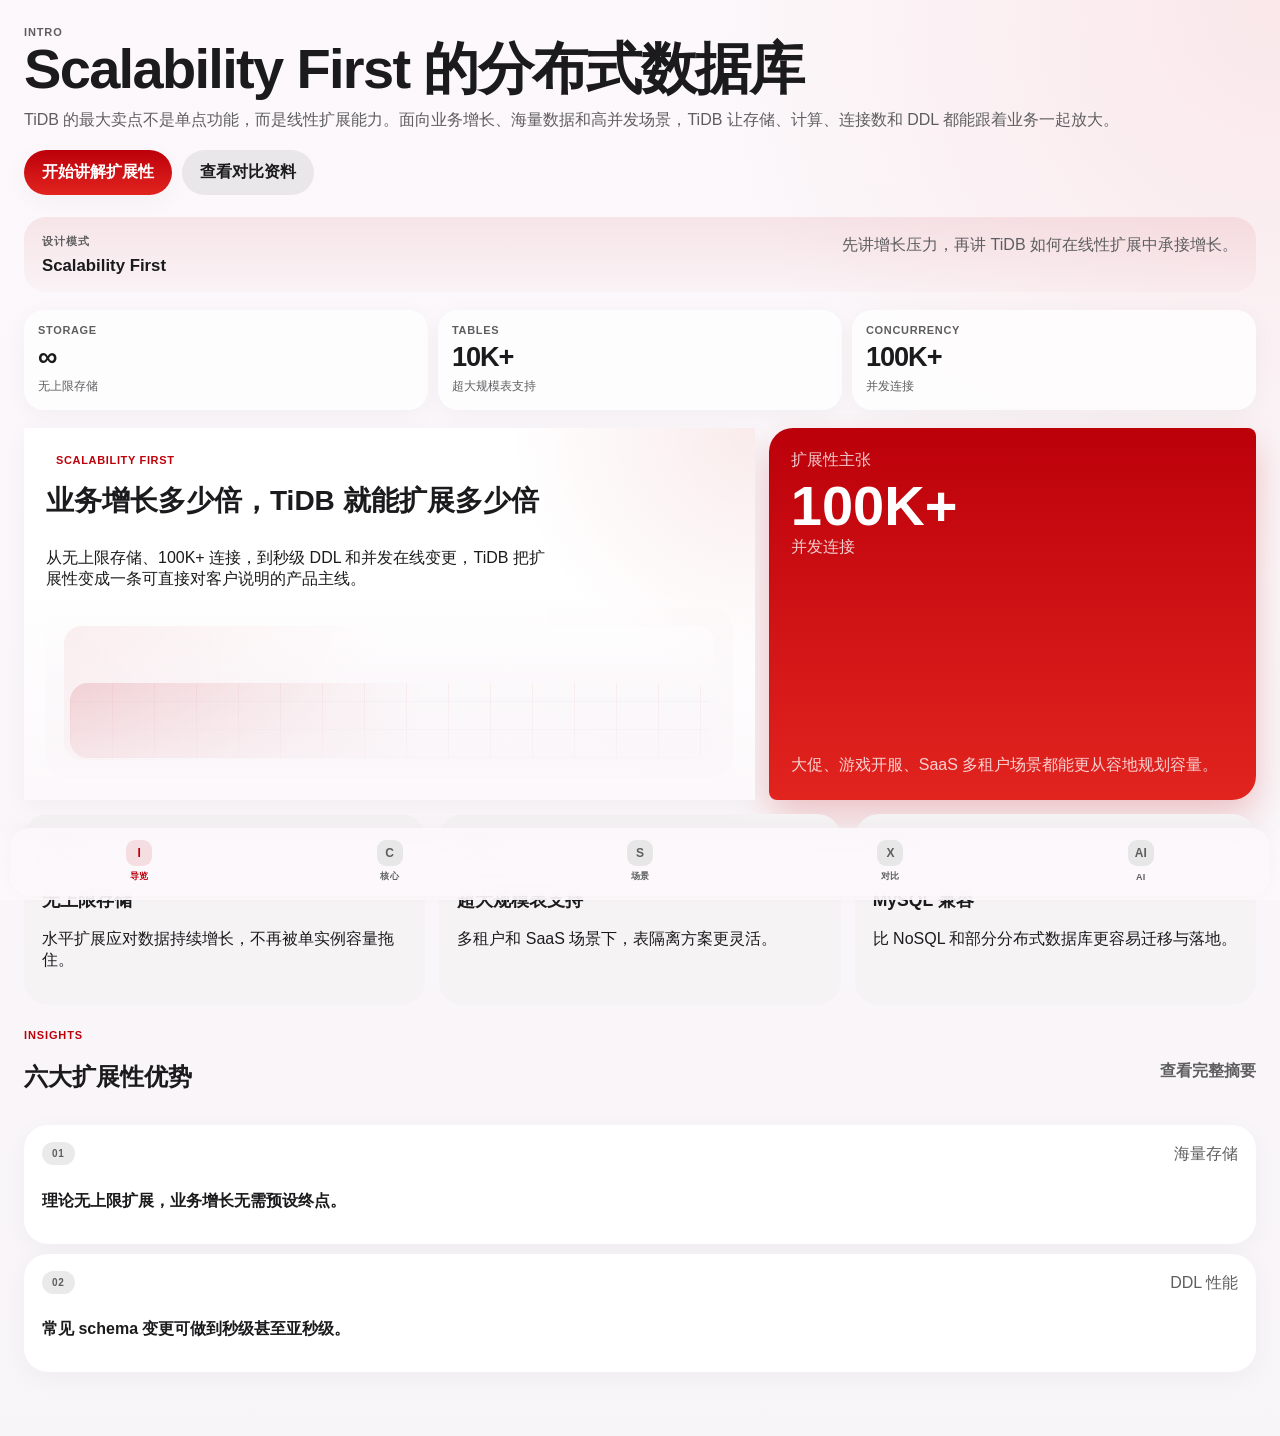
==== commit 70b850df: "Establish TiDB Compass UI system baseline" ====
--- a/content/tidb-sales-kit.html
+++ b/content/tidb-sales-kit.html
@@ -9,6 +9,17 @@
     <title>TiDB Compass</title>
     <style>
       :root {
+        --space-1: 4px;
+        --space-2: 8px;
+        --space-3: 12px;
+        --space-4: 16px;
+        --space-5: 20px;
+        --space-6: 24px;
+        --space-7: 32px;
+        --radius-sm: 12px;
+        --radius-md: 18px;
+        --radius-lg: 24px;
+        --radius-xl: 28px;
         --bg: #fcf8fb;
         --surface: #fcf8fb;
         --surface-low: #f6f3f5;
@@ -57,7 +68,7 @@
       .app {
         min-height: 100dvh;
         padding-top: env(safe-area-inset-top, 0);
-        padding-bottom: calc(env(safe-area-inset-bottom, 0) + 88px);
+        padding-bottom: calc(env(safe-area-inset-bottom, 0) + 64px);
       }
 
       .app-shell {
@@ -134,6 +145,13 @@
         border-radius: 999px;
       }
 
+      .button:focus-visible,
+      .button-secondary:focus-visible,
+      .tab-button:focus-visible {
+        outline: 2px solid rgba(0, 100, 127, 0.42);
+        outline-offset: 2px;
+      }
+
       .button {
         padding: 12px 18px;
         color: #fff;
@@ -174,6 +192,79 @@
       .glass {
         background: rgba(252, 248, 251, 0.8);
         backdrop-filter: blur(20px);
+      }
+
+      .section-frame {
+        padding: 18px;
+        border-radius: var(--radius-xl);
+        background:
+          linear-gradient(180deg, rgba(255, 255, 255, 0.76), rgba(246, 243, 245, 0.94)),
+          var(--surface-low);
+        box-shadow: var(--shadow-soft);
+      }
+
+      .summary-strip {
+        display: grid;
+        grid-template-columns: repeat(3, minmax(0, 1fr));
+        gap: 10px;
+        margin-bottom: 18px;
+      }
+
+      .summary-card {
+        min-height: 92px;
+        padding: 14px;
+        border-radius: 20px;
+        background: rgba(255, 255, 255, 0.78);
+        box-shadow: var(--shadow-soft);
+      }
+
+      .summary-label {
+        margin: 0 0 8px;
+        color: var(--muted);
+        font-size: 11px;
+        font-weight: 700;
+        letter-spacing: 0.06em;
+        text-transform: uppercase;
+      }
+
+      .summary-value {
+        margin: 0;
+        font-size: 1.7rem;
+        font-weight: 800;
+        line-height: 0.95;
+        letter-spacing: -0.04em;
+      }
+
+      .summary-note {
+        margin: 8px 0 0;
+        color: var(--muted);
+        font-size: 12px;
+        line-height: 1.45;
+      }
+
+      .stage-banner {
+        display: flex;
+        align-items: flex-start;
+        justify-content: space-between;
+        gap: 14px;
+        margin-bottom: 18px;
+        padding: 16px 18px;
+        border-radius: 22px;
+        background: linear-gradient(180deg, rgba(188, 0, 10, 0.08), rgba(188, 0, 10, 0.02));
+      }
+
+      .stage-banner h3,
+      .stage-banner p {
+        margin: 0;
+      }
+
+      .stage-banner h3 {
+        font-size: 1.05rem;
+      }
+
+      .stage-banner p {
+        color: var(--muted);
+        line-height: 1.55;
       }
 
       .hero-grid,
@@ -692,46 +783,46 @@
         right: 0;
         bottom: 0;
         left: 0;
-        padding: 10px 14px calc(env(safe-area-inset-bottom, 0) + 10px);
-        background: linear-gradient(180deg, rgba(252, 248, 251, 0), rgba(252, 248, 251, 0.96) 34%);
+        padding: 4px 10px calc(env(safe-area-inset-bottom, 0) + 4px);
+        background: linear-gradient(180deg, rgba(252, 248, 251, 0), rgba(252, 248, 251, 0.94) 28%);
       }
 
       .tabbar {
         display: grid;
         grid-template-columns: repeat(5, minmax(0, 1fr));
-        gap: 8px;
-        padding: 10px;
-        border-radius: 24px;
-        background: rgba(252, 248, 251, 0.8);
-        box-shadow: 0 -4px 24px rgba(0, 0, 0, 0.04);
+        gap: 4px;
+        padding: 6px;
+        border-radius: 20px;
+        background: rgba(252, 248, 251, 0.76);
+        box-shadow: 0 -2px 18px rgba(0, 0, 0, 0.035);
       }
 
       .tab-button {
         display: grid;
-        gap: 6px;
+        gap: 4px;
         justify-items: center;
-        padding: 8px 4px 10px;
+        padding: 6px 3px 7px;
         border: 0;
-        border-radius: 18px;
+        border-radius: 15px;
         color: var(--muted);
         background: transparent;
       }
 
       .tab-button .icon {
         display: grid;
-        width: 30px;
-        height: 30px;
+        width: 26px;
+        height: 26px;
         place-items: center;
-        border-radius: 10px;
+        border-radius: 9px;
         background: rgba(228, 226, 228, 0.8);
-        font-size: 14px;
+        font-size: 12px;
         font-weight: 800;
       }
 
       .tab-button strong {
-        font-size: 10px;
+        font-size: 9px;
         font-weight: 700;
-        letter-spacing: 0.06em;
+        letter-spacing: 0.04em;
         text-transform: uppercase;
       }
 
@@ -759,6 +850,27 @@
         .hero-grid {
           grid-template-columns: 1.2fr 0.8fr;
         }
+      }
+
+      .app[data-orientation="landscape"] {
+        padding-bottom: env(safe-area-inset-bottom, 0);
+      }
+
+      .app[data-orientation="landscape"] .tabbar-wrap {
+        display: none;
+      }
+
+      .app[data-orientation="landscape"] .app-shell {
+        padding-bottom: 24px;
+      }
+
+      .app[data-orientation="landscape"] .grid-two,
+      .app[data-orientation="landscape"] .hero-grid {
+        grid-template-columns: repeat(2, minmax(0, 1fr));
+      }
+
+      .app[data-orientation="landscape"] .summary-strip {
+        grid-template-columns: repeat(4, minmax(0, 1fr));
       }
 
       @media (max-width: 430px) and (orientation: portrait) {
@@ -794,12 +906,20 @@
         }
 
         .tabbar {
-          gap: 4px;
-          padding: 8px;
+          gap: 3px;
+          padding: 5px;
         }
 
         .tab-button strong {
-          font-size: 9px;
+          font-size: 8px;
+        }
+
+        .summary-strip {
+          grid-template-columns: 1fr;
+        }
+
+        .summary-card {
+          min-height: auto;
         }
 
         .preview-pane,
@@ -827,6 +947,8 @@
       const params = new URLSearchParams(window.location.search);
       const injectedContext = window.__TIDB_COMPASS_CONTEXT__ || {};
       const locale = params.get("lang") || injectedContext.lang || "zh-CN";
+      const orientation = params.get("orientation") || injectedContext.orientation || "portrait";
+      const device = params.get("device") || injectedContext.device || "iphone";
 
       const messages = {
         "zh-CN": {
@@ -835,7 +957,11 @@
           ui: {
             scenarioMapping: "场景映射",
             competitiveRanking: "竞争定位",
-            fit: "适配"
+            fit: "适配",
+            storyBannerTitle: "设计模式",
+            introBanner: "先讲增长压力，再讲 TiDB 如何在线性扩展中承接增长。",
+            scenarioBanner: "把技术指标翻译成客户价值，帮助销售更快找到切入点。",
+            compareBanner: "先讲扩展性全局优势，再进入产品与架构的具体差异。"
           },
           tabs: ["导览", "核心", "场景", "对比", "AI"],
           intro: {
@@ -991,7 +1117,11 @@
           ui: {
             scenarioMapping: "Scenario Mapping",
             competitiveRanking: "Competitive Ranking",
-            fit: "Fit"
+            fit: "Fit",
+            storyBannerTitle: "Story Mode",
+            introBanner: "Start with growth pressure, then show how TiDB scales linearly with the business.",
+            scenarioBanner: "Translate technical metrics into customer value so sales can find the right opening faster.",
+            compareBanner: "Lead with the overall scalability edge before moving into product and architecture detail."
           },
           tabs: ["Intro", "Core", "Scenarios", "Compare", "AI"],
           intro: {
@@ -1150,7 +1280,11 @@
         ui: {
           scenarioMapping: "シナリオマッピング",
           competitiveRanking: "競争ポジション",
-          fit: "適合"
+          fit: "適合",
+          storyBannerTitle: "ストーリーモード",
+          introBanner: "まず成長圧力を示し、その後に TiDB がどう線形に拡張するかを説明します。",
+          scenarioBanner: "技術指標を顧客価値に翻訳し、営業がより早く切り口を見つけられるようにします。",
+          compareBanner: "製品差分に入る前に、まず拡張性全体での優位性を伝えます。"
         },
         tabs: ["イントロ", "コア", "シナリオ", "比較", "AI"],
         intro: {
@@ -1308,7 +1442,11 @@
         ui: {
           scenarioMapping: "Mapeamento",
           competitiveRanking: "Ranking competitivo",
-          fit: "Fit"
+          fit: "Fit",
+          storyBannerTitle: "Modo história",
+          introBanner: "Comece pela pressão de crescimento e depois mostre como o TiDB escala linearmente com o negócio.",
+          scenarioBanner: "Traduza métricas técnicas em valor para o cliente para que vendas encontre a melhor entrada mais rápido.",
+          compareBanner: "Comece pela vantagem geral de escalabilidade antes de entrar nos detalhes do produto e da arquitetura."
         },
         tabs: ["Intro", "Core", "Cenários", "Comparar", "AI"],
         intro: {
@@ -1466,7 +1604,11 @@
         ui: {
           scenarioMapping: "Mapeo",
           competitiveRanking: "Ranking competitivo",
-          fit: "Fit"
+          fit: "Fit",
+          storyBannerTitle: "Modo historia",
+          introBanner: "Empieza por la presión de crecimiento y luego muestra cómo TiDB escala linealmente con el negocio.",
+          scenarioBanner: "Traduce métricas técnicas en valor para el cliente para que ventas encuentre antes el punto de entrada correcto.",
+          compareBanner: "Empieza por la ventaja global de escalabilidad antes de entrar en detalles de producto y arquitectura."
         },
         tabs: ["Intro", "Core", "Escenarios", "Comparar", "AI"],
         intro: {
@@ -1744,6 +1886,32 @@
               </div>
             </header>
 
+            <div class="stage-banner">
+              <div>
+                <p class="eyebrow" style="margin-bottom:6px;">${copy.ui.storyBannerTitle}</p>
+                <h3>${copy.intro.innovation}</h3>
+              </div>
+              <p>${copy.ui.introBanner}</p>
+            </div>
+
+            <section class="summary-strip">
+              <article class="summary-card">
+                <p class="summary-label">Storage</p>
+                <p class="summary-value">∞</p>
+                <p class="summary-note">${copy.intro.cards[0][0]}</p>
+              </article>
+              <article class="summary-card">
+                <p class="summary-label">Tables</p>
+                <p class="summary-value">10K+</p>
+                <p class="summary-note">${copy.intro.cards[1][0]}</p>
+              </article>
+              <article class="summary-card">
+                <p class="summary-label">Concurrency</p>
+                <p class="summary-value">${copy.intro.leafValue}</p>
+                <p class="summary-note">${copy.intro.leafUnit}</p>
+              </article>
+            </section>
+
             <div class="hero-grid">
               <article class="hero-feature">
                 <div class="content">
@@ -1881,6 +2049,14 @@
               <p class="subtle" style="margin-top:12px;">${copy.scenarios.body}</p>
             </header>
 
+            <div class="stage-banner">
+              <div>
+                <p class="eyebrow" style="margin-bottom:6px;">${copy.ui.storyBannerTitle}</p>
+                <h3>${copy.scenarios.fintechBadge}</h3>
+              </div>
+              <p>${copy.ui.scenarioBanner}</p>
+            </div>
+
             <article class="hero-feature" style="background:var(--surface-low);">
               <div class="content">
                 <span class="badge primary">${copy.scenarios.fintechBadge}</span>
@@ -1967,6 +2143,32 @@
               <h2>${copy.compare.title}</h2>
               <p class="subtle" style="margin-top:12px;">${copy.compare.body}</p>
             </header>
+
+            <div class="stage-banner">
+              <div>
+                <p class="eyebrow" style="margin-bottom:6px;">${copy.ui.storyBannerTitle}</p>
+                <h3>${copy.compare.insightTitle}</h3>
+              </div>
+              <p>${copy.ui.compareBanner}</p>
+            </div>
+
+            <section class="summary-strip">
+              <article class="summary-card">
+                <p class="summary-label">Storage</p>
+                <p class="summary-value">∞</p>
+                <p class="summary-note">${copy.compare.rows[0][1]}</p>
+              </article>
+              <article class="summary-card">
+                <p class="summary-label">Tables</p>
+                <p class="summary-value">10K+</p>
+                <p class="summary-note">${copy.compare.rows[1][1]}</p>
+              </article>
+              <article class="summary-card">
+                <p class="summary-label">DDL</p>
+                <p class="summary-value">${copy.compare.leafValue}</p>
+                <p class="summary-note">${copy.compare.leafTitle}</p>
+              </article>
+            </section>
 
             <div class="grid-two">
               <article class="card">
@@ -2135,6 +2337,8 @@
 
       function renderApp() {
         const root = document.querySelector("#app");
+        root.dataset.orientation = orientation;
+        root.dataset.device = device;
         root.innerHTML = `
           <div class="app-shell">
             ${renderIntro()}
